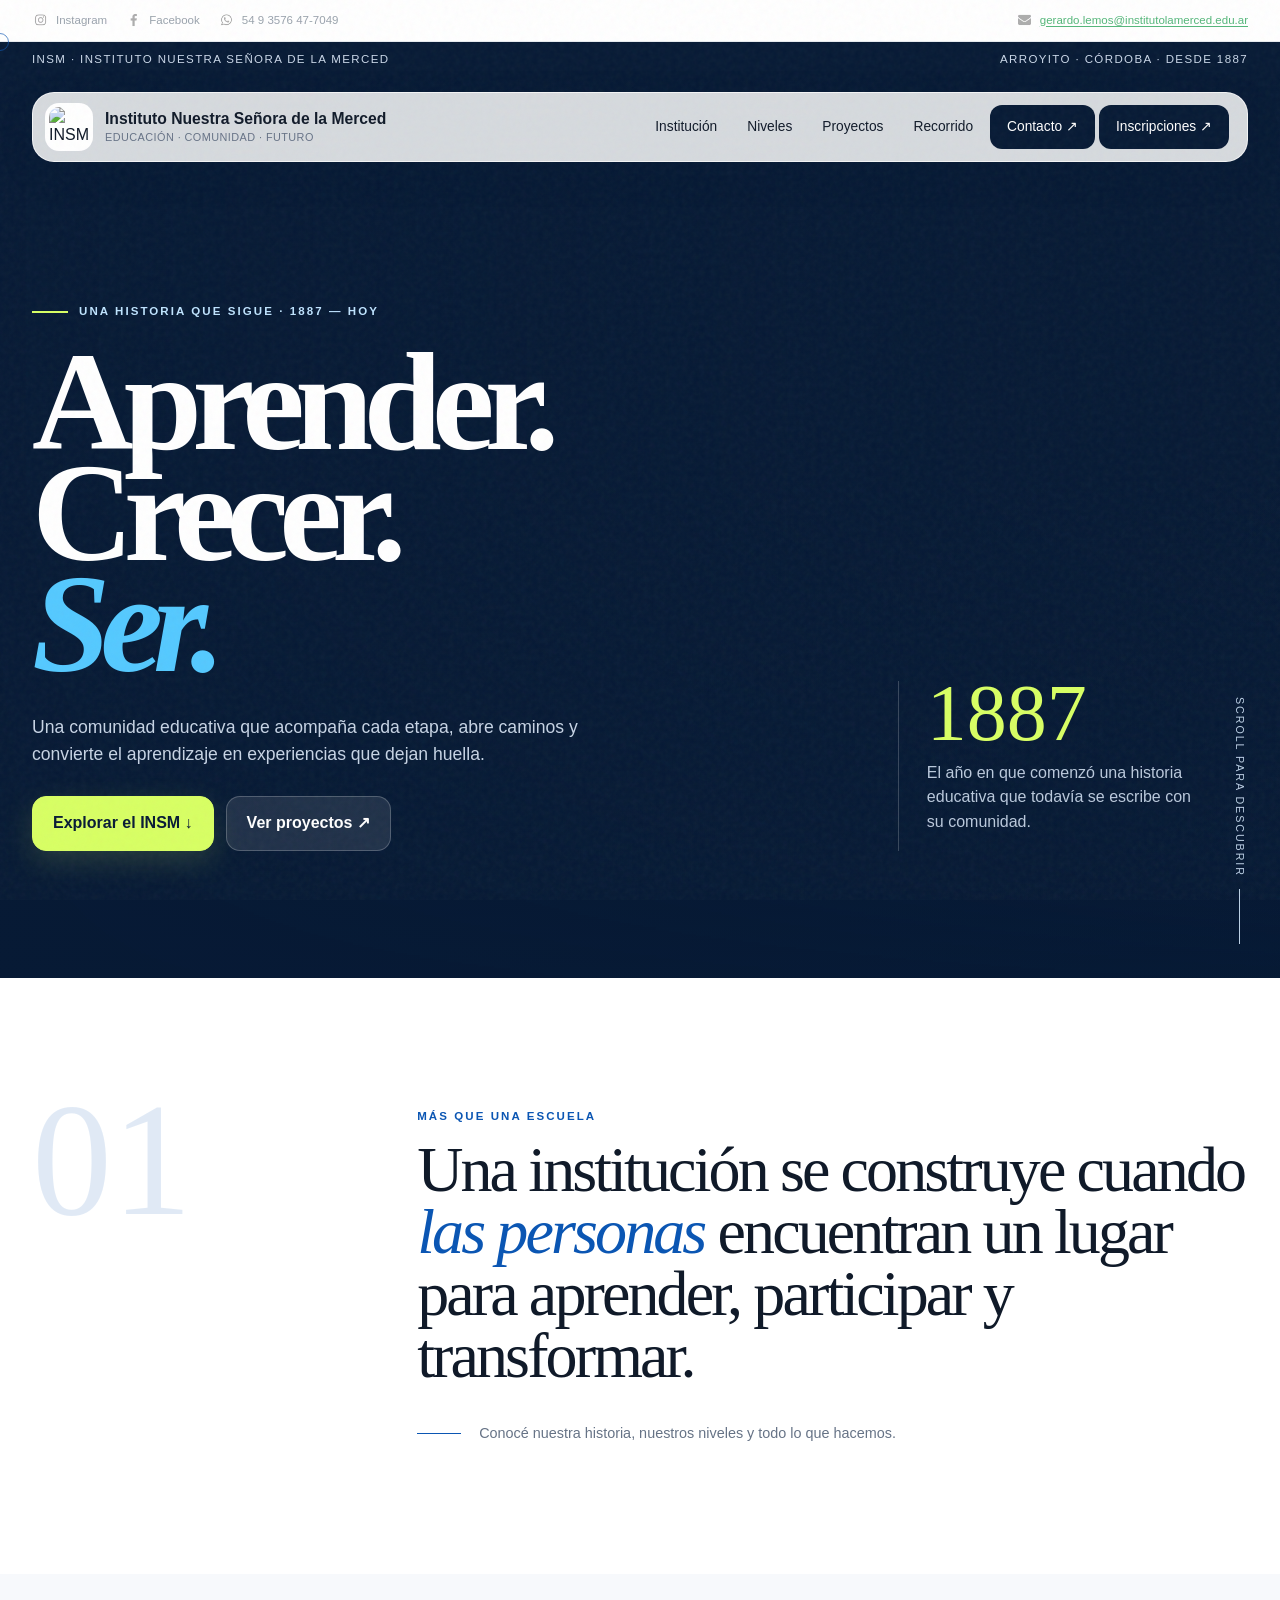
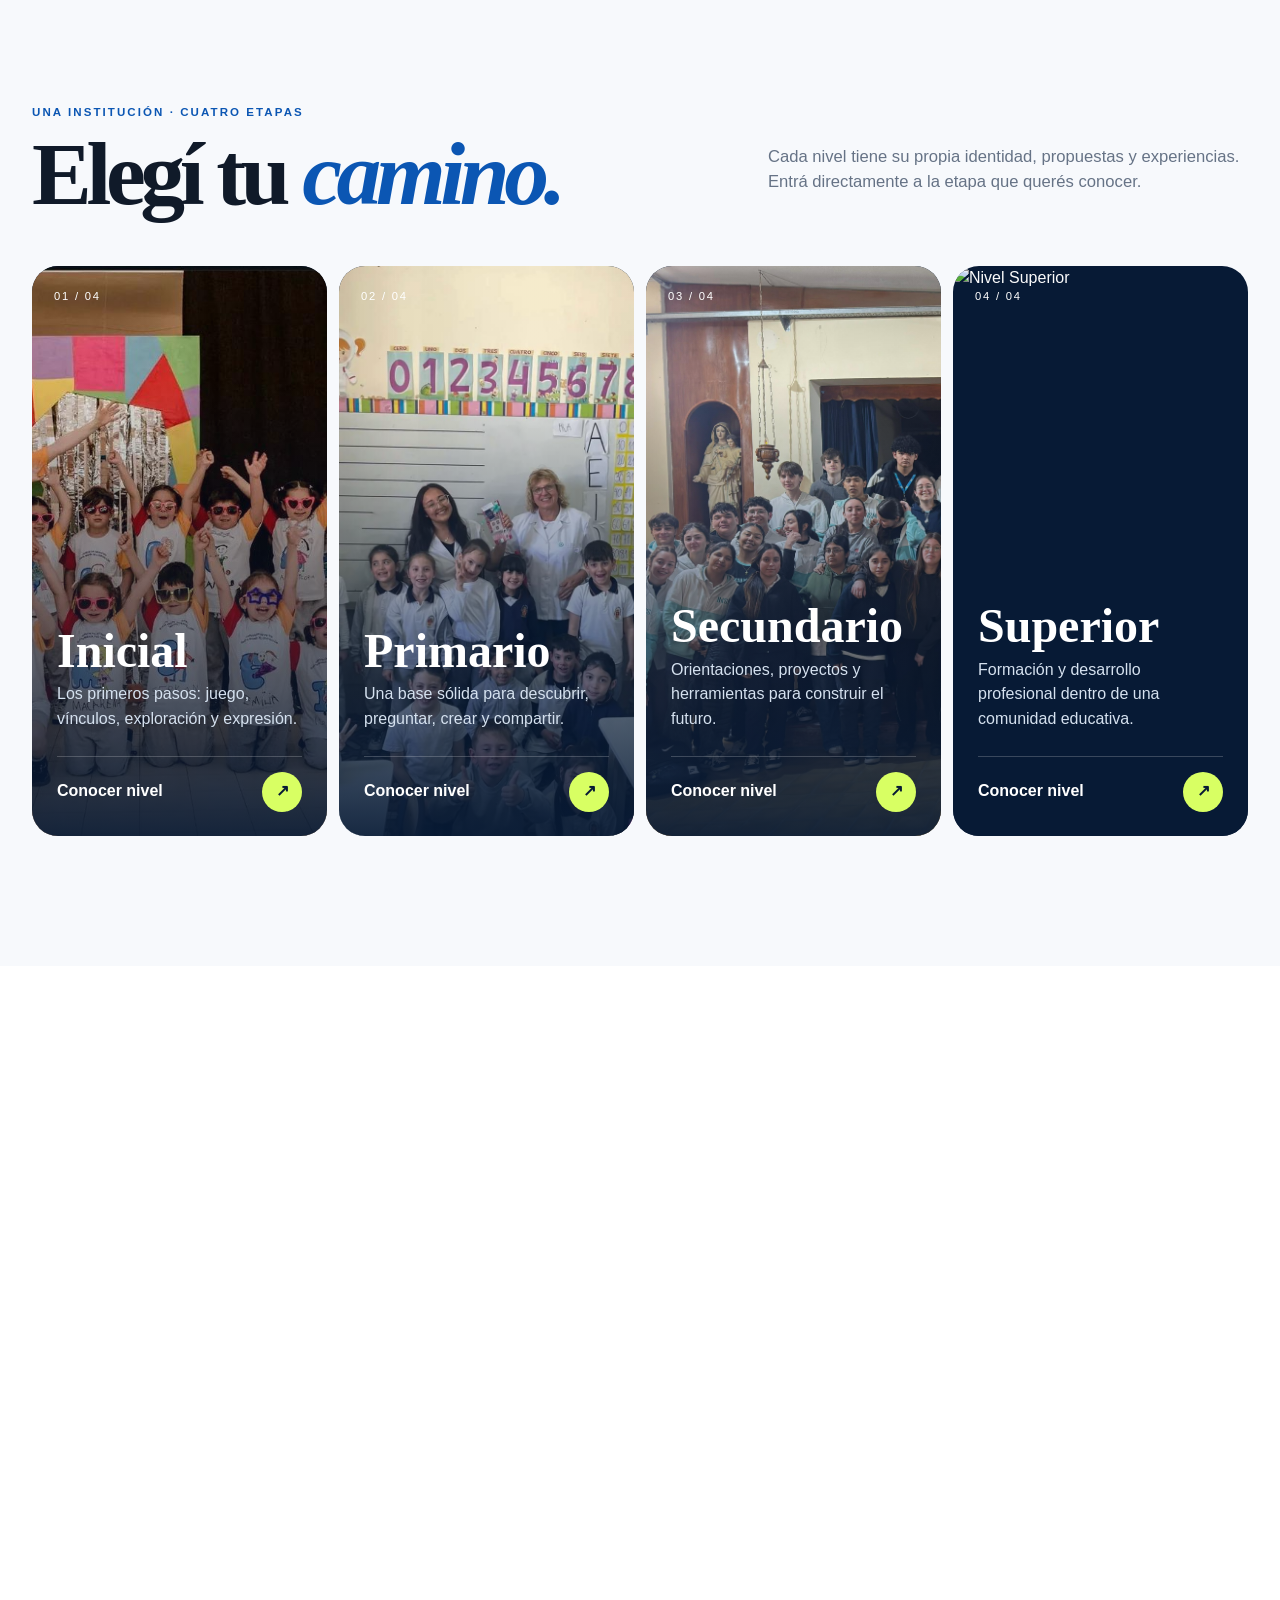
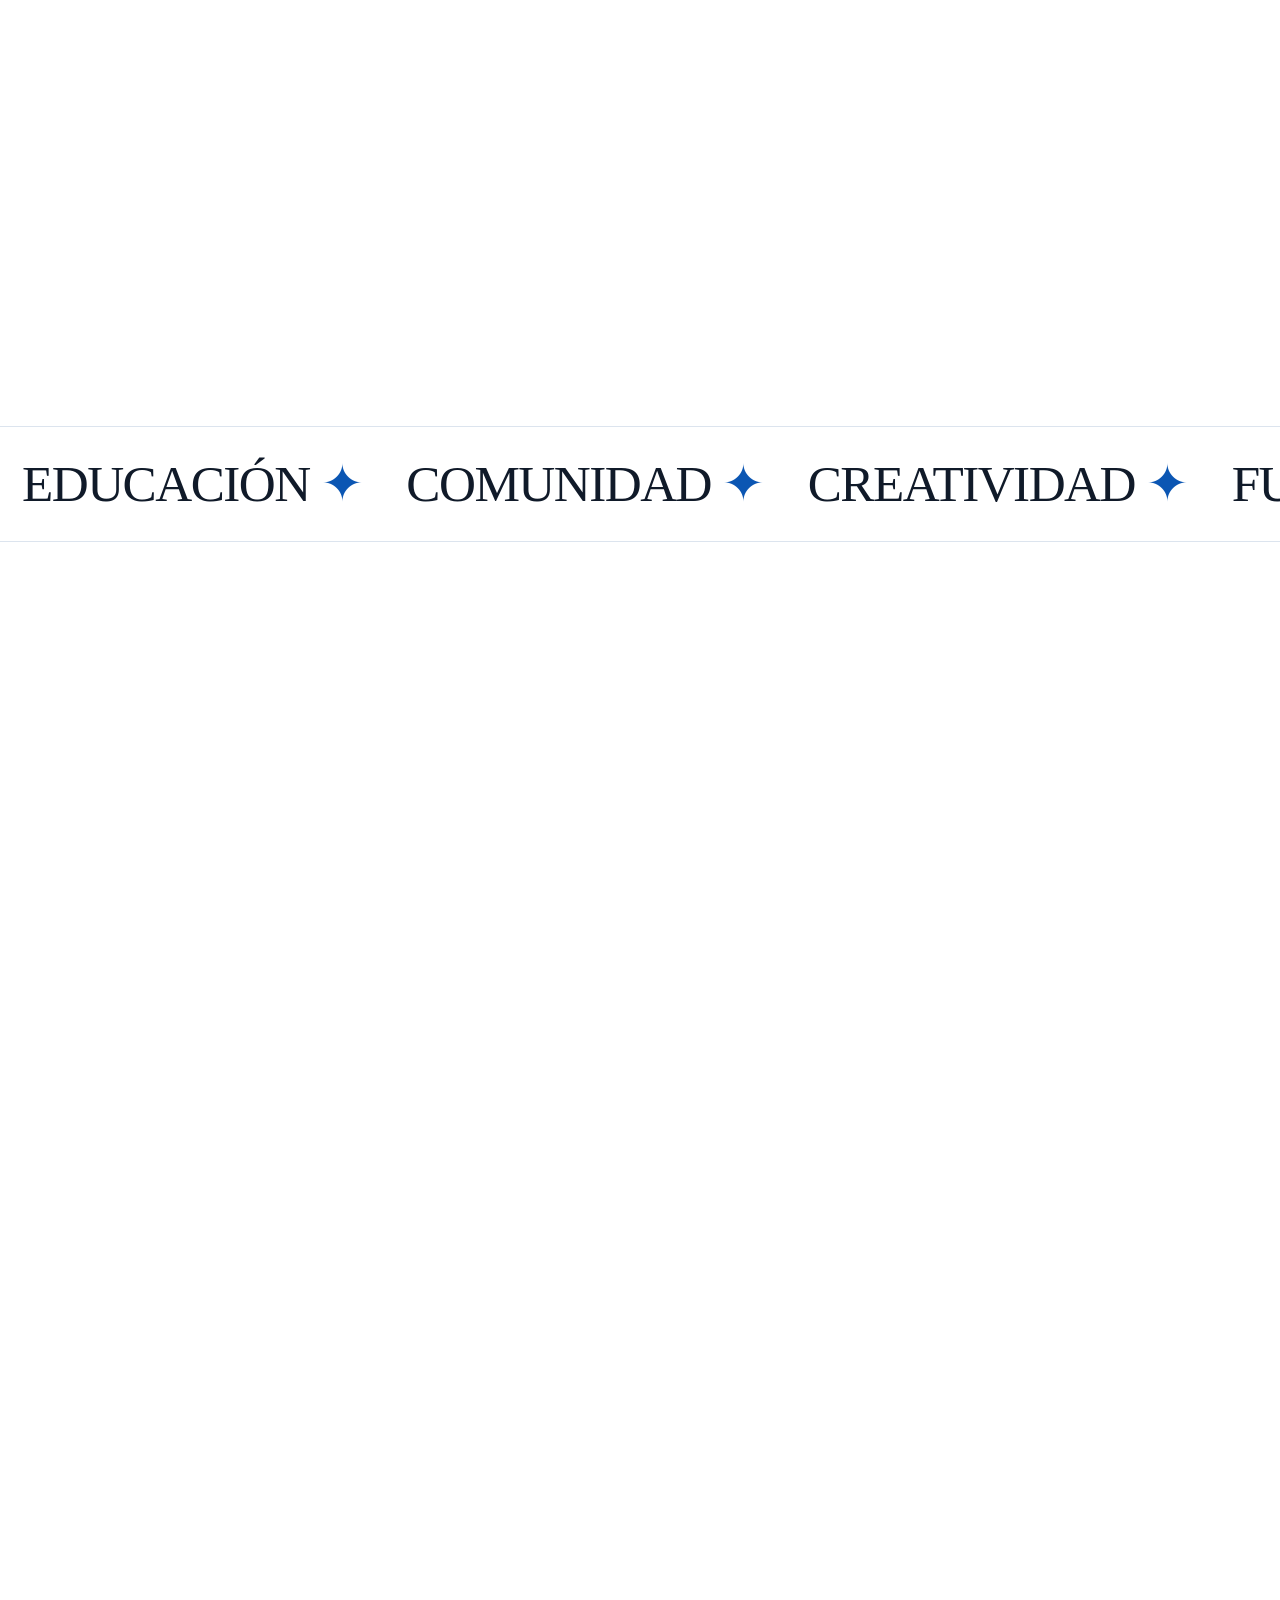
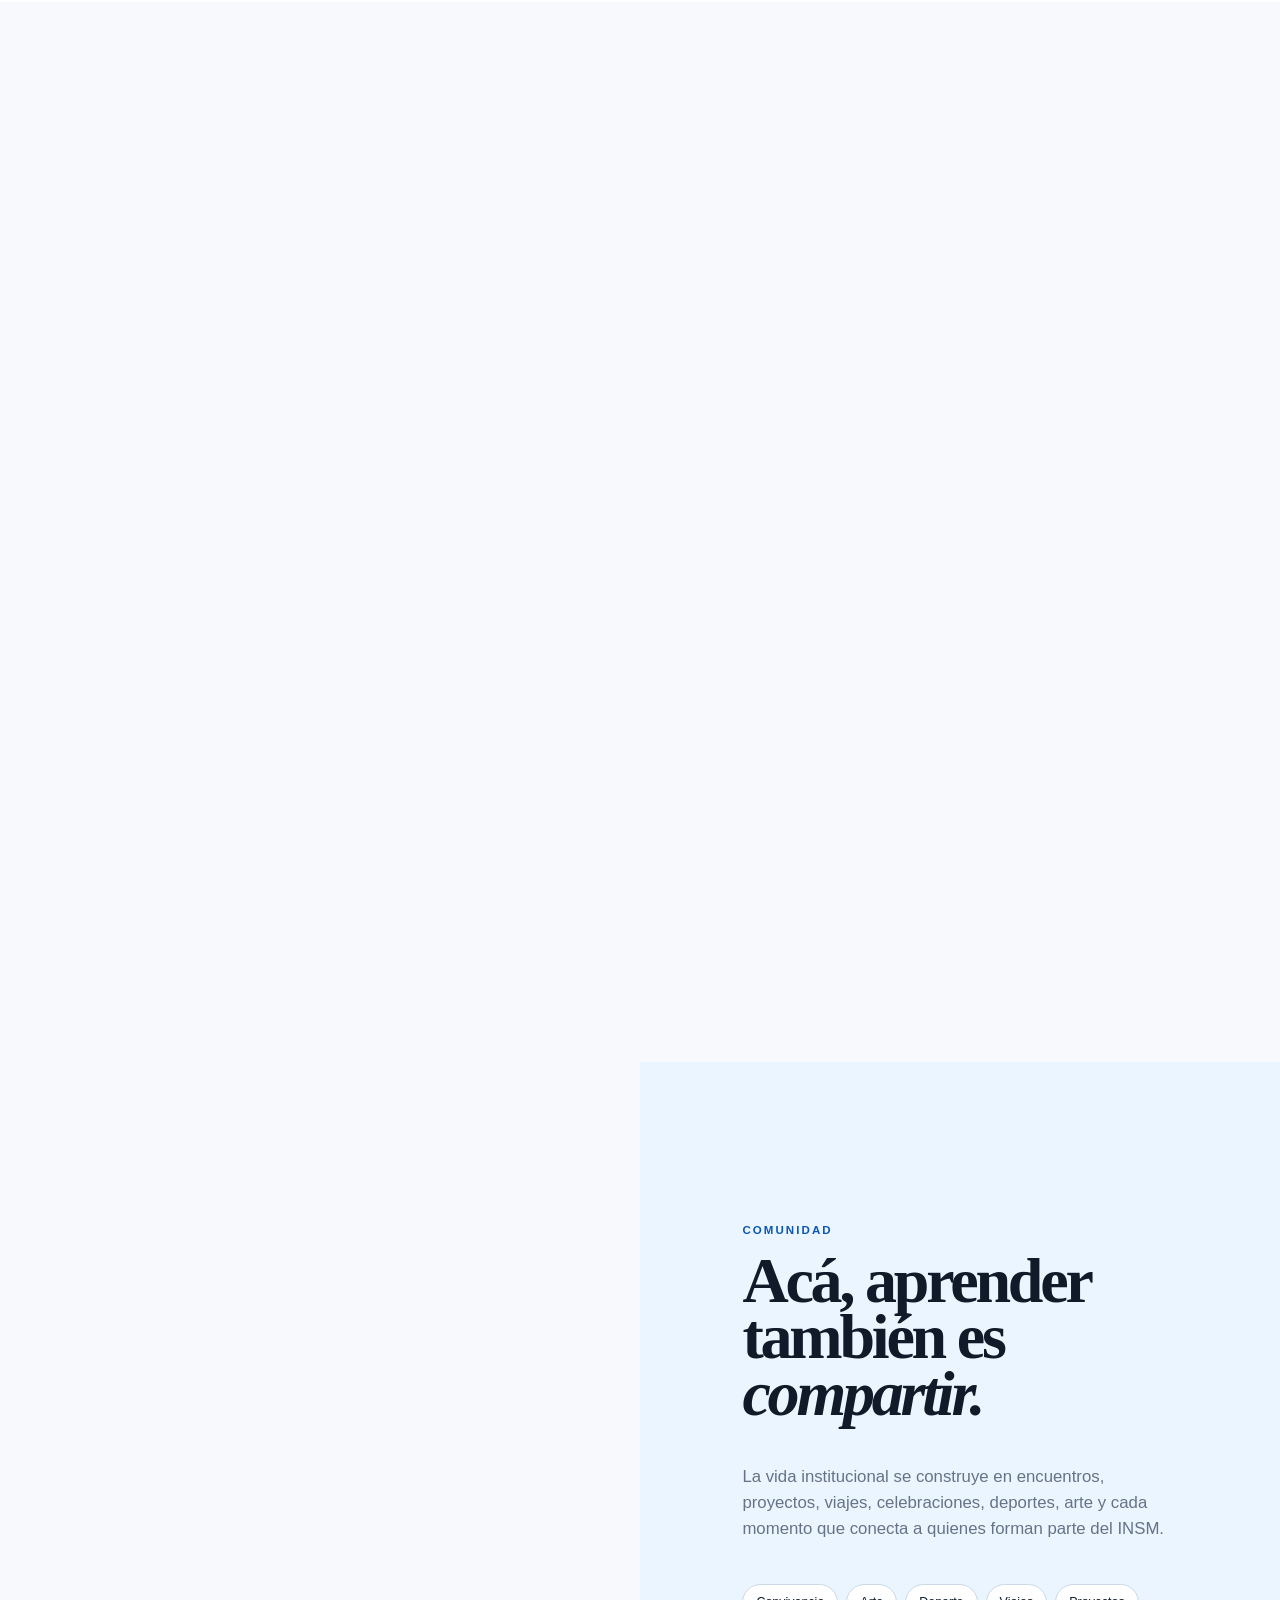
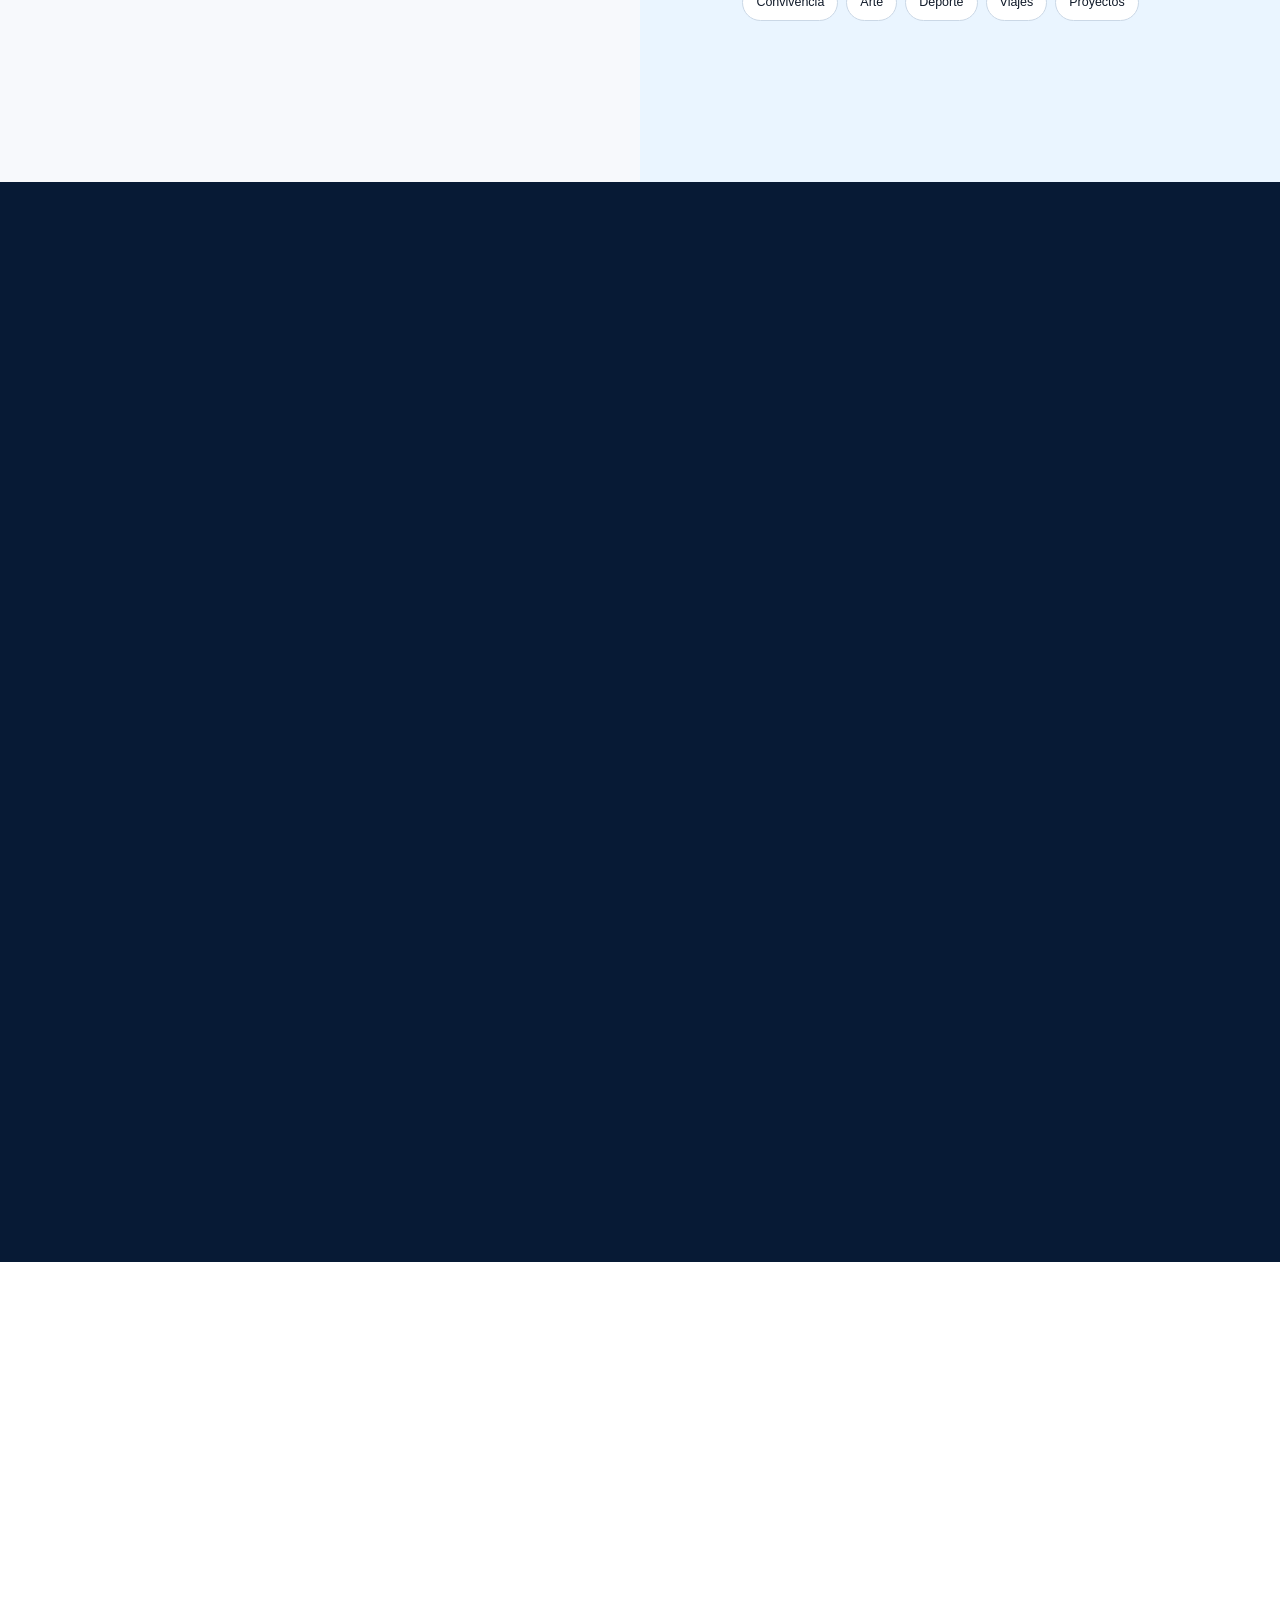
==== index.html @ ac6fc98c "pagina probar" ====
<!DOCTYPE html>
<html lang="es">

<head>
    <meta charset="utf-8">
    <meta name="viewport" content="width=device-width, initial-scale=1">

    <title>INSM · Instituto Nuestra Señora de la Merced</title>

    <meta
        name="description"
        content="Instituto Nuestra Señora de la Merced · Arroyito, Córdoba"
    >

    <link rel="icon" href="img/favicon.ico">
    <link rel="stylesheet" href="modern.css">
</head>

<body>

    <!-- =========================================
         BARRA SOCIAL Y CONTACTO
    ========================================== -->

    <div class="social-contact-bar">

        <div class="container social-contact-shell">

            <div class="social-group">

                <a
                    href="https://www.instagram.com/mercedariasarroyito/"
                    target="_blank"
                    rel="noopener"
                    aria-label="Instagram"
                >
                    <img
                        src="img/social/instagram.png"
                        alt="Instagram"
                    >
                    <span>Instagram</span>
                </a>

                <a
                    href="https://www.facebook.com/estilomercedarioarroyito"
                    target="_blank"
                    rel="noopener"
                    aria-label="Facebook"
                >
                    <img
                        src="img/social/facebook.png"
                        alt="Facebook"
                    >
                    <span>Facebook</span>
                </a>

                <a
                    href="https://wa.me/5493576477049"
                    target="_blank"
                    rel="noopener"
                    aria-label="WhatsApp"
                >
                    <img
                        src="img/social/whatsapp.png"
                        alt="WhatsApp"
                    >
                    <span>54 9 3576 47-7049</span>
                </a>

            </div>


            <div class="contact-group">

                <a
                    href="mailto:gerardo.lemos@institutolamerced.edu.ar"
                    aria-label="Correo electrónico"
                >
                    <img
                        src="img/social/gmail.png"
                        alt="Gmail"
                    >
                    <span>
                        gerardo.lemos@institutolamerced.edu.ar
                    </span>
                </a>

            </div>

        </div>

    </div>


    <div class="progress"></div>
    <div class="cursor"></div>


    <!-- =========================================
         LÍNEA SUPERIOR
    ========================================== -->

    <div class="topline">

        <div class="container">

            <span>
                INSM · Instituto Nuestra Señora de la Merced
            </span>

            <span>
                Arroyito · Córdoba · Desde 1887
            </span>

        </div>

    </div>


    <!-- =========================================
         NAVEGACIÓN
    ========================================== -->

    <header class="site-nav">

        <div class="container nav-shell">

            <a class="brand" href="index.html">

                <img
                    class="brand-mark"
                    src="img/logo.png"
                    alt="INSM"
                >

                <span class="brand-text">

                    Instituto Nuestra Señora de la Merced

                    <small>
                        EDUCACIÓN · COMUNIDAD · FUTURO
                    </small>

                </span>

            </a>


            <nav class="nav-links">

                <a href="NuestroColegio.html">
                    Institución
                </a>

                <a href="index.html#niveles">
                    Niveles
                </a>

                <a href="Proyectos.html">
                    Proyectos
                </a>

                <a href="index.html#recorrido">
                    Recorrido
                </a>

                <a
                    href="Contacto.html"
                    class="nav-cta"
                >
                    Contacto ↗
                </a>

                <a
                    href="Inscripciones.html"
                    class="nav-cta"
                >
                    Inscripciones ↗
                </a>

            </nav>


            <button
                class="menu-toggle"
                aria-label="Abrir menú"
            >
                ☰
            </button>

        </div>

    </header>


    <!-- =========================================
         MENÚ MOBILE
    ========================================== -->

    <div class="mobile-menu">

        <a href="NuestroColegio.html">
            Institución
        </a>

        <a href="index.html#niveles">
            Niveles
        </a>

        <a href="Proyectos.html">
            Proyectos
        </a>

        <a href="index.html#recorrido">
            Recorrido
        </a>

        <a href="Contacto.html">
            Contacto
        </a>

    </div>


    <main>


        <!-- =========================================
             HERO
        ========================================== -->

        <section class="hero">

            <div class="hero-bg">

                <img
                    src="img/entrada.png"
                    data-parallax
                    alt="Entrada del Instituto Nuestra Señora de la Merced"
                >

            </div>


            <div class="container hero-grid">

                <div class="reveal">

                    <div class="eyebrow">
                        Una historia que sigue · 1887 — hoy
                    </div>


                    <h1>

                        <span class="line">
                            Aprender.
                        </span>

                        <span class="line">
                            Crecer.
                        </span>

                        <span class="line blue">
                            Ser.
                        </span>

                    </h1>


                    <p class="hero-copy">
                        Una comunidad educativa que acompaña cada etapa,
                        abre caminos y convierte el aprendizaje en
                        experiencias que dejan huella.
                    </p>


                    <div class="hero-actions">

                        <a
                            class="btn btn-primary"
                            href="#niveles"
                        >
                            Explorar el INSM ↓
                        </a>

                        <a
                            class="btn btn-ghost"
                            href="Proyectos.html"
                        >
                            Ver proyectos ↗
                        </a>

                    </div>

                </div>


                <div class="hero-side reveal delay-2">

                    <div class="number">
                        1887
                    </div>

                    <p>
                        El año en que comenzó una historia educativa
                        que todavía se escribe con su comunidad.
                    </p>

                </div>

            </div>


            <div class="scroll-cue">
                Scroll para descubrir
            </div>

        </section>


        <!-- =========================================
             MANIFIESTO
        ========================================== -->

        <section class="section white">

            <div class="container manifesto">

                <div class="manifesto-mark">
                    01
                </div>


                <div class="reveal">

                    <div class="section-label">
                        Más que una escuela
                    </div>


                    <p class="manifesto-text">

                        Una institución se construye cuando
                        <span>las personas</span>
                        encuentran un lugar para aprender,
                        participar y transformar.

                    </p>


                    <div class="mini-note">
                        Conocé nuestra historia, nuestros niveles
                        y todo lo que hacemos.
                    </div>

                </div>

            </div>

        </section>


        <!-- =========================================
             NIVELES EDUCATIVOS
        ========================================== -->

        <section
            class="section"
            id="niveles"
        >

            <div class="container">

                <div class="section-head reveal">

                    <div>

                        <div class="section-label">
                            Una institución · cuatro etapas
                        </div>

                        <h2 class="display">
                            Elegí tu <em>camino.</em>
                        </h2>

                    </div>


                    <p class="section-intro">
                        Cada nivel tiene su propia identidad,
                        propuestas y experiencias. Entrá directamente
                        a la etapa que querés conocer.
                    </p>

                </div>


                <div class="levels">


                    <!-- NIVEL INICIAL -->

                    <a
                        class="level-card reveal"
                        data-tilt
                        href="NivelInicial.html"
                    >

                        <span class="num">
                            01 / 04
                        </span>

                        <img
                            src="img/sala2.jpg"
                            alt="Nivel Inicial"
                        >

                        <div class="level-card-content">

                            <h3>
                                Inicial
                            </h3>

                            <p>
                                Los primeros pasos: juego, vínculos,
                                exploración y expresión.
                            </p>

                            <div class="go">

                                <span>
                                    Conocer nivel
                                </span>

                                <span>
                                    ↗
                                </span>

                            </div>

                        </div>

                    </a>


                    <!-- NIVEL PRIMARIO -->

                    <a
                        class="level-card reveal delay-1"
                        data-tilt
                        href="NivelPrimario.html"
                    >

                        <span class="num">
                            02 / 04
                        </span>

                        <img
                            src="img/013_0433.jpg"
                            alt="Nivel Primario"
                        >

                        <div class="level-card-content">

                            <h3>
                                Primario
                            </h3>

                            <p>
                                Una base sólida para descubrir,
                                preguntar, crear y compartir.
                            </p>

                            <div class="go">

                                <span>
                                    Conocer nivel
                                </span>

                                <span>
                                    ↗
                                </span>

                            </div>

                        </div>

                    </a>


                    <!-- NIVEL SECUNDARIO -->

                    <a
                        class="level-card reveal delay-2"
                        data-tilt
                        href="NivelSecundario.html"
                    >

                        <span class="num">
                            03 / 04
                        </span>

                        <img
                            src="img/secundario1.jpg"
                            alt="Nivel Secundario"
                        >

                        <div class="level-card-content">

                            <h3>
                                Secundario
                            </h3>

                            <p>
                                Orientaciones, proyectos y herramientas
                                para construir el futuro.
                            </p>

                            <div class="go">

                                <span>
                                    Conocer nivel
                                </span>

                                <span>
                                    ↗
                                </span>

                            </div>

                        </div>

                    </a>


                    <!-- NIVEL SUPERIOR -->

                    <a
                        class="level-card reveal delay-3"
                        data-tilt
                        href="NivelTerciario.html"
                    >

                        <span class="num">
                            04 / 04
                        </span>

                        <img
                            src="img/DIA del profesor.jpg"
                            alt="Nivel Superior"
                        >

                        <div class="level-card-content">

                            <h3>
                                Superior
                            </h3>

                            <p>
                                Formación y desarrollo profesional
                                dentro de una comunidad educativa.
                            </p>

                            <div class="go">

                                <span>
                                    Conocer nivel
                                </span>

                                <span>
                                    ↗
                                </span>

                            </div>

                        </div>

                    </a>

                </div>

            </div>

        </section>


        <!-- =========================================
             INSCRIPCIONES
        ========================================== -->

        <section class="section white">

            <div class="container cta-grid">

                <div>

                    <div class="section-label">
                        Nuevo ingreso
                    </div>

                    <h2>
                        ¿Querés <em>inscribirte?</em>
                    </h2>

                </div>


                <div>

                    <p>
                        Completá una solicitud o consulta de ingreso
                        y elegí entre Inicial, Primario, Secundario
                        o Terciario.
                    </p>

                    <a
                        class="btn btn-dark"
                        href="Inscripciones.html"
                    >
                        Solicitar información ↗
                    </a>

                </div>

            </div>

        </section>


        <!-- =========================================
             MARQUEE
        ========================================== -->

        <div class="marquee">

            <div class="marquee-track">

                <span class="marquee-item">
                    EDUCACIÓN <i>✦</i>
                </span>

                <span class="marquee-item">
                    COMUNIDAD <i>✦</i>
                </span>

                <span class="marquee-item">
                    CREATIVIDAD <i>✦</i>
                </span>

                <span class="marquee-item">
                    FUTURO <i>✦</i>
                </span>

                <span class="marquee-item">
                    EDUCACIÓN <i>✦</i>
                </span>

                <span class="marquee-item">
                    COMUNIDAD <i>✦</i>
                </span>

                <span class="marquee-item">
                    CREATIVIDAD <i>✦</i>
                </span>

                <span class="marquee-item">
                    FUTURO <i>✦</i>
                </span>

            </div>

        </div>


        <!-- =========================================
             HISTORIA
        ========================================== -->

        <section class="section white">

            <div class="container story">


                <div class="story-media reveal">

                    <img
                        src="img/Historia.jpg"
                        alt="Historia del instituto"
                    >

                    <div class="story-sticker">
                        DESDE<br>
                        1887<br>
                        ✦
                    </div>

                </div>


                <div class="story-copy reveal delay-1">

                    <div class="section-label">
                        Nuestra historia
                    </div>


                    <h3>
                        Una trayectoria que
                        <em>no se queda quieta.</em>
                    </h3>


                    <p>
                        El Instituto Nuestra Señora de la Merced nace
                        el 1º de octubre de 1887, fruto de la vocación
                        del Padre José León Torres. Junto a diez
                        religiosas, inició una misión educativa basada
                        en la formación integral y en los valores
                        mercedarios.
                    </p>


                    <p>
                        Con el paso del tiempo, la institución creció
                        junto a Arroyito, incorporando nuevas propuestas,
                        espacios y generaciones que hicieron de la
                        comunidad parte esencial de su identidad.
                    </p>


                    <div class="stats">

                        <div class="stat">

                            <strong data-count="1887">
                                0
                            </strong>

                            <span>
                                Año de fundación
                            </span>

                        </div>


                        <div class="stat">

                            <strong>
                                4
                            </strong>

                            <span>
                                Niveles educativos
                            </span>

                        </div>


                        <div class="stat">

                            <strong>
                                ∞
                            </strong>

                            <span>
                                Historias compartidas
                            </span>

                        </div>

                    </div>


                    <div class="hero-actions">

                        <a
                            class="btn btn-dark"
                            href="NuestroColegio.html"
                        >
                            Recorrer nuestra historia ↗
                        </a>

                    </div>

                </div>

            </div>

        </section>


        <!-- =========================================
             PROYECTOS
        ========================================== -->

        <section class="section">

            <div class="container">

                <div class="section-head reveal">

                    <div>

                        <div class="section-label">
                            Aprender haciendo
                        </div>

                        <h2 class="display">
                            Ideas que se
                            <em>vuelven realidad.</em>
                        </h2>

                    </div>


                    <a
                        class="btn btn-dark"
                        href="Proyectos.html"
                    >
                        Ver todos los proyectos ↗
                    </a>

                </div>


                <div
                    class="projects"
                    id="projectStrip"
                >

                    <article class="project-card">

                        <img
                            src="img/Convivencia.jpg"
                            alt="Proyecto INSM"
                        >

                        <div class="project-body">

                            <div class="project-meta">

                                <span>
                                    INSM
                                </span>

                                <span>
                                    Proyecto
                                </span>

                            </div>


                            <h3>
                                Explorá lo que hacen nuestros
                                estudiantes.
                            </h3>


                            <p>
                                Producciones, experiencias y propuestas
                                que cruzan materias, creatividad y
                                comunidad.
                            </p>


                            <a
                                class="project-link"
                                href="Proyectos.html"
                            >
                                Descubrir
                            </a>

                        </div>

                    </article>

                </div>


                <div class="drag-note">
                    ← Arrastrá para explorar →
                </div>

            </div>

        </section>


        <!-- =========================================
             COMUNIDAD
        ========================================== -->

        <section class="split-image">

            <div
                class="photo"
                style="background-image:url('img/Convivencia.jpg')"
            ></div>


            <div class="content">

                <div class="section-label">
                    Comunidad
                </div>

                <h3>
                    Acá, aprender también es
                    <em>compartir.</em>
                </h3>

                <p>
                    La vida institucional se construye en encuentros,
                    proyectos, viajes, celebraciones, deportes, arte
                    y cada momento que conecta a quienes forman parte
                    del INSM.
                </p>


                <div class="pill-row">

                    <span class="pill">
                        Convivencia
                    </span>

                    <span class="pill">
                        Arte
                    </span>

                    <span class="pill">
                        Deporte
                    </span>

                    <span class="pill">
                        Viajes
                    </span>

                    <span class="pill">
                        Proyectos
                    </span>

                </div>

            </div>

        </section>


        <!-- =========================================
             FRASE
        ========================================== -->

        <section class="quote-section">

            <div class="container">

                <div class="quote reveal">

                    No queremos solamente enseñar contenidos.
                    Queremos abrir posibilidades para que cada
                    estudiante pueda
                    <em>imaginar lo que viene.</em>

                </div>


                <div class="quote-author">
                    Instituto Nuestra Señora de la Merced · Arroyito
                </div>

            </div>

        </section>


        <!-- =========================================
             RECORRIDO VIRTUAL
        ========================================== -->

        <section
            class="section tour"
            id="recorrido"
        >

            <div class="container">

                <div class="section-head reveal">

                    <div>

                        <div class="section-label">
                            Conocé nuestros espacios
                        </div>

                        <h2 class="display">
                            Entrá al <em>INSM.</em>
                        </h2>

                    </div>


                    <p class="section-intro">
                        Recorré virtualmente el establecimiento y
                        descubrí sus espacios desde cualquier
                        dispositivo.
                    </p>

                </div>


                <div class="tour-frame">

                    <iframe
                        title="Recorrido virtual INSM"
                        src="PrismaWeb/index.html"
                        loading="lazy"
                    ></iframe>

                </div>


                <div class="tour-controls">

                    <span>
                        RECORRIDO VIRTUAL
                    </span>

                    <span>
                        Movete · Explorá · Descubrí
                    </span>

                </div>

            </div>

        </section>


        <!-- =========================================
             CONTACTO
        ========================================== -->

        <section class="cta">

            <div class="container cta-grid">

                <div>

                    <div class="section-label">
                        ¿Querés conocer más?
                    </div>

                    <h2>
                        Hablemos.
                    </h2>

                </div>


                <div>

                    <p>
                        Encontrá la información de contacto,
                        ubicación y canales de comunicación de
                        nuestra comunidad educativa.
                    </p>

                    <a
                        class="btn"
                        href="Contacto.html"
                    >
                        Ir a contacto ↗
                    </a>

                </div>

            </div>

        </section>

    </main>


    <!-- =========================================
         FOOTER
    ========================================== -->

    <footer class="footer">

        <div class="container footer-grid">


            <div>

                <div class="footer-brand">
                    INSM
                </div>

                <p>
                    Instituto Nuestra Señora de la Merced.<br>
                    9 de Julio 465 · Arroyito, Córdoba.
                </p>

            </div>


            <div>

                <h3>
                    Niveles
                </h3>

                <a href="NivelInicial.html">
                    Inicial
                </a>

                <a href="NivelPrimario.html">
                    Primario
                </a>

                <a href="NivelSecundario.html">
                    Secundario
                </a>

                <a href="NivelTerciario.html">
                    Superior
                </a>

            </div>


            <div>

                <h3>
                    Explorar
                </h3>

                <a href="NuestroColegio.html">
                    Nuestra institución
                </a>

                <a href="Proyectos.html">
                    Proyectos
                </a>

                <a href="Contacto.html">
                    Contacto
                </a>

            </div>


            <div>

                <h3>
                    Comunidad
                </h3>

                <a
                    href="https://www.instagram.com/mercedariasarroyito/"
                    target="_blank"
                >
                    Instagram ↗
                </a>

                <a
                    href="https://www.youtube.com/@INSM.DIGITAL"
                    target="_blank"
                >
                    YouTube ↗
                </a>

                <a
                    href="https://www.tiktok.com/@insm.digital"
                    target="_blank"
                >
                    TikTok ↗
                </a>

            </div>

        </div>


        <div class="container footer-bottom">

            <span>
                © INSM · Instituto Nuestra Señora de la Merced
            </span>

            <span>
                Educación · Comunidad · Futuro
            </span>

        </div>

    </footer>


    <!-- =========================================
         JAVASCRIPT GENERAL
    ========================================== -->

    <script src="site.js"></script>


    <!-- =========================================
         CARGA DINÁMICA DE PROYECTOS
    ========================================== -->

    <script>

        fetch('templates/data/index-proyectos.json')

            .then(response => response.json())

            .then(data => {

                const arr = Array.isArray(data)
                    ? data
                    : (
                        data.projects ||
                        data.proyectos ||
                        []
                    );


                const el =
                    document.getElementById('projectStrip');


                el.innerHTML = arr
                    .slice(0, 6)
                    .map((p, i) => `

                        <a
                            class="project-card reveal visible"
                            data-tilt
                            href="templates/Proyecto.html?id=${p.id}"
                        >

                            <img
                                src="${p.image || 'img/Convivencia.jpg'}"
                                alt="${p.title || 'Proyecto'}"
                                loading="lazy"
                            >


                            <div class="project-body">

                                <div class="project-meta">

                                    <span>
                                        ${p.displayDate || ''}
                                    </span>

                                    <span>
                                        ${String(i + 1).padStart(2, '0')}
                                    </span>

                                </div>


                                <h3>
                                    ${p.title || 'Proyecto'}
                                </h3>


                                <p>
                                    ${p.summary || ''}
                                </p>


                                <span class="project-link">
                                    Ver proyecto
                                </span>

                            </div>

                        </a>

                    `)
                    .join('');

            })

            .catch(() => {});

    </script>

</body>

</html>
---- modern.css ----
@font-face{font-family:Proxima;src:url('fonts/ProximaNova-Regular.ttf') format('truetype');font-weight:400;font-style:normal;font-display:swap}
@font-face{font-family:Heuristica;src:url('fonts/Heuristica-Bold.ttf') format('truetype');font-weight:800;font-style:normal;font-display:swap}
@font-face{font-family:Heuristica;src:url('fonts/Heuristica-Italic.ttf') format('truetype');font-weight:400;font-style:italic;font-display:swap}
:root{--navy:#071a35;--blue:#0b56b3;--cyan:#54c9ff;--sky:#eaf5ff;--paper:#f7f9fc;--white:#fff;--ink:#101a29;--muted:#667386;--line:#dce4ee;--lime:#d8ff63;--coral:#ff765b;--radius:34px;--ease:cubic-bezier(.2,.8,.2,1);--shadow:0 28px 80px rgba(7,26,53,.14)}
*{box-sizing:border-box}html{scroll-behavior:smooth}body{margin:0;background:var(--paper);color:var(--ink);font-family:Proxima,Arial,sans-serif;line-height:1.55;overflow-x:hidden}body:before{content:"";position:fixed;inset:0;pointer-events:none;z-index:9999;opacity:.055;background-image:url("data:image/svg+xml,%3Csvg viewBox='0 0 180 180' xmlns='http://www.w3.org/2000/svg'%3E%3Cfilter id='n'%3E%3CfeTurbulence type='fractalNoise' baseFrequency='.9' numOctaves='3' stitchTiles='stitch'/%3E%3C/filter%3E%3Crect width='100%25' height='100%25' filter='url(%23n)' opacity='.8'/%3E%3C/svg%3E")}a{color:inherit;text-decoration:none}img{display:block;max-width:100%}button{font:inherit}.container{width:min(1280px,calc(100% - 64px));margin:auto}.topline{height:36px;background:var(--navy);color:#cbd8e9;font-size:.72rem;letter-spacing:.12em;text-transform:uppercase;display:flex;align-items:center}.topline .container{display:flex;justify-content:space-between}.site-nav{position:fixed;top:36px;left:0;right:0;z-index:1000;padding:14px 0;transition:.45s var(--ease)}.site-nav.scrolled{top:0;padding:9px 0}.nav-shell{height:70px;background:rgba(255,255,255,.84);backdrop-filter:blur(22px);border:1px solid rgba(255,255,255,.7);box-shadow:0 12px 40px rgba(7,26,53,.08);border-radius:22px;padding:0 18px 0 12px;display:flex;align-items:center;gap:28px}.brand{display:flex;align-items:center;gap:12px;min-width:270px}.brand-mark{width:48px;height:48px;border-radius:14px;object-fit:contain;background:#fff;padding:4px}.brand-text{font-weight:800;font-size:.98rem;line-height:1.05}.brand-text small{display:block;font-weight:400;color:var(--muted);font-size:.68rem;letter-spacing:.04em;margin-top:5px}.nav-links{display:flex;align-items:center;gap:4px;margin-left:auto}.nav-links>a{font-size:.86rem;padding:10px 13px;border-radius:12px;transition:.25s}.nav-links>a:hover{background:var(--sky);color:var(--blue)}.nav-cta{background:var(--navy)!important;color:white!important;padding:11px 17px!important}.menu-toggle{display:none;border:0;background:var(--navy);color:#fff;border-radius:13px;width:45px;height:45px}.mobile-menu{position:fixed;top:116px;left:20px;right:20px;z-index:999;background:#fff;border:1px solid var(--line);border-radius:22px;padding:16px;box-shadow:var(--shadow);display:none}.mobile-menu.open{display:grid;gap:7px}.mobile-menu a{padding:13px 15px;border-radius:13px;background:var(--paper)}
.progress{position:fixed;top:0;left:0;height:3px;background:var(--lime);z-index:2000;width:0;transform-origin:left}.cursor{position:fixed;width:18px;height:18px;border:1px solid rgba(11,86,179,.65);border-radius:50%;pointer-events:none;z-index:3000;transform:translate(-50%,-50%);transition:width .2s,height .2s,background .2s;display:none}.cursor.big{width:60px;height:60px;background:rgba(84,201,255,.12)}
.hero{min-height:100svh;background:var(--navy);color:white;position:relative;display:flex;align-items:flex-end;overflow:hidden;padding:170px 0 72px}.hero-bg{position:absolute;inset:0;overflow:hidden}.hero-bg img{position:absolute;inset:-4%;width:108%;height:108%;object-fit:cover;opacity:.43;filter:saturate(.9);transform:scale(1.02)}.hero-bg:after{content:"";position:absolute;inset:0;background:linear-gradient(90deg,rgba(7,26,53,.98) 0%,rgba(7,26,53,.72) 38%,rgba(7,26,53,.22) 100%),linear-gradient(0deg,rgba(7,26,53,.9),transparent 55%)}.hero-grid{position:relative;z-index:2;display:grid;grid-template-columns:minmax(0,1.25fr) minmax(280px,.55fr);gap:70px;align-items:end}.eyebrow{display:flex;align-items:center;gap:11px;text-transform:uppercase;letter-spacing:.18em;font-size:.72rem;font-weight:800;color:#bfe4ff}.eyebrow:before{content:"";width:36px;height:2px;background:var(--lime)}.hero h1{font-family:Heuristica,serif;font-size:clamp(5rem,11vw,11.5rem);font-weight:800;line-height:.79;letter-spacing:-.07em;margin:25px 0 34px;max-width:1000px}.hero h1 .line{display:block}.hero h1 .blue{color:var(--cyan);font-style:italic}.hero-copy{font-size:1.1rem;color:#c7d4e5;max-width:600px}.hero-actions{display:flex;gap:12px;flex-wrap:wrap;margin-top:28px}.btn{display:inline-flex;align-items:center;justify-content:center;gap:10px;border-radius:14px;padding:14px 20px;border:1px solid var(--line);font-weight:800;transition:transform .25s var(--ease),background .25s,color .25s,box-shadow .25s}.btn:hover{transform:translateY(-3px)}.btn-primary{background:var(--lime);border-color:var(--lime);color:var(--navy);box-shadow:0 10px 30px rgba(216,255,99,.15)}.btn-dark{background:var(--navy);color:#fff;border-color:var(--navy)}.btn-ghost{background:rgba(255,255,255,.1);border-color:rgba(255,255,255,.22);color:#fff}.hero-side{border-left:1px solid rgba(255,255,255,.2);padding-left:28px}.hero-side .number{font-family:Heuristica;font-size:5rem;line-height:.8;color:var(--lime)}.hero-side p{color:#bac9dc;max-width:280px}.scroll-cue{position:absolute;right:32px;bottom:34px;z-index:3;writing-mode:vertical-rl;text-transform:uppercase;letter-spacing:.18em;font-size:.67rem;color:#bcd0e5;display:flex;gap:12px;align-items:center}.scroll-cue:after{content:"";height:55px;width:1px;background:#bcd0e5}
.section{padding:130px 0}.section.white{background:#fff}.section.dark{background:var(--navy);color:#fff}.section.blue{background:var(--blue);color:#fff}.section-head{display:flex;justify-content:space-between;gap:50px;align-items:end;margin-bottom:54px}.section-label{font-size:.72rem;text-transform:uppercase;letter-spacing:.18em;font-weight:800;color:var(--blue);margin-bottom:13px}.dark .section-label,.blue .section-label{color:var(--lime)}h2.display{font-family:Heuristica;font-size:clamp(3.5rem,7vw,7.5rem);line-height:.86;letter-spacing:-.06em;margin:0}h2.display em{color:var(--blue);font-style:italic}.dark h2.display em,.blue h2.display em{color:var(--cyan)}.section-intro{max-width:480px;color:var(--muted);font-size:1.04rem}.dark .section-intro,.blue .section-intro{color:#c8d7e8}
.manifesto{display:grid;grid-template-columns:.55fr 1.45fr;gap:70px;align-items:start}.manifesto-mark{font-family:Heuristica;font-size:10rem;line-height:.65;color:var(--blue);opacity:.12}.manifesto-text{font-family:Heuristica;font-size:clamp(2.6rem,5vw,5.5rem);line-height:.97;letter-spacing:-.045em;margin:0}.manifesto-text span{color:var(--blue);font-style:italic}.mini-note{margin-top:35px;display:flex;gap:18px;align-items:center;color:var(--muted);font-size:.9rem}.mini-note:before{content:"";width:44px;height:1px;background:var(--blue)}
.levels{display:grid;grid-template-columns:repeat(4,1fr);gap:12px}.level-card{min-height:570px;position:relative;overflow:hidden;border-radius:26px;color:#fff;background:var(--navy);isolation:isolate}.level-card:nth-child(2){transform:translateY(45px)}.level-card:nth-child(4){transform:translateY(85px)}.level-card:before{content:"";position:absolute;inset:0;background:linear-gradient(180deg,rgba(7,26,53,.02) 20%,rgba(7,26,53,.93) 100%);z-index:1}.level-card img{position:absolute;inset:0;width:100%;height:100%;object-fit:cover;transition:transform .9s var(--ease),filter .5s}.level-card:hover img{transform:scale(1.08);filter:saturate(1.1)}.level-card .num{position:absolute;top:22px;left:22px;z-index:2;font-size:.7rem;letter-spacing:.16em}.level-card-content{position:absolute;left:25px;right:25px;bottom:24px;z-index:2}.level-card h3{font-family:Heuristica;font-size:3rem;line-height:.9;margin:0 0 10px}.level-card p{color:#d5e1ef;min-height:49px;margin:0}.level-card .go{display:flex;align-items:center;justify-content:space-between;margin-top:24px;padding-top:15px;border-top:1px solid rgba(255,255,255,.2);font-weight:800}.go span:last-child{width:40px;height:40px;border-radius:50%;background:var(--lime);color:var(--navy);display:grid;place-items:center;transition:.3s}.level-card:hover .go span:last-child{transform:rotate(-45deg)}
.story{display:grid;grid-template-columns:.85fr 1.15fr;gap:80px;align-items:center}.story-media{position:relative}.story-media img{width:100%;height:650px;object-fit:cover;border-radius:30px}.story-sticker{position:absolute;right:-25px;top:55px;width:135px;height:135px;border-radius:50%;background:var(--lime);color:var(--navy);display:grid;place-items:center;text-align:center;font-weight:800;font-size:.78rem;line-height:1.1;transform:rotate(10deg)}.story-copy h3{font-family:Heuristica;font-size:clamp(2.5rem,5vw,5rem);line-height:.9;margin:0 0 25px;letter-spacing:-.05em}.story-copy p{font-size:1.08rem;color:var(--muted);max-width:620px}.stats{display:grid;grid-template-columns:repeat(3,1fr);gap:10px;margin-top:38px}.stat{padding:20px;border-top:2px solid var(--blue)}.stat strong{font-family:Heuristica;font-size:2.5rem;display:block}.stat span{color:var(--muted);font-size:.82rem}
.marquee{overflow:hidden;border-top:1px solid var(--line);border-bottom:1px solid var(--line);white-space:nowrap;background:#fff}.marquee-track{display:inline-flex;animation:marquee 28s linear infinite;padding:17px 0}.marquee-item{font-family:Heuristica;font-size:clamp(2rem,4vw,4rem);letter-spacing:-.03em;padding:0 22px}.marquee-item i{color:var(--blue);font-style:normal}@keyframes marquee{to{transform:translateX(-50%)}}
.projects-wrap{position:relative}.projects{display:flex;gap:18px;overflow-x:auto;padding:10px 0 45px;scroll-snap-type:x mandatory;scrollbar-width:none;cursor:grab}.projects:active{cursor:grabbing}.projects::-webkit-scrollbar{display:none}.project-card{flex:0 0 min(470px,72vw);scroll-snap-align:start;border-radius:27px;background:#fff;overflow:hidden;box-shadow:0 15px 50px rgba(7,26,53,.1);border:1px solid var(--line);transition:transform .35s var(--ease)}.project-card:hover{transform:translateY(-8px)}.project-card img{height:310px;width:100%;object-fit:cover}.project-body{padding:24px}.project-meta{display:flex;justify-content:space-between;color:var(--blue);font-size:.7rem;text-transform:uppercase;letter-spacing:.13em;font-weight:800}.project-card h3{font-family:Heuristica;font-size:2.35rem;line-height:.94;margin:13px 0}.project-card p{color:var(--muted);margin:0}.project-link{display:inline-flex;margin-top:21px;font-weight:800;color:var(--blue);align-items:center;gap:10px}.project-link:after{content:"↗";font-size:1.2rem}.drag-note{text-align:right;color:var(--muted);font-size:.75rem;text-transform:uppercase;letter-spacing:.14em}
.split-image{display:grid;grid-template-columns:1fr 1fr;min-height:720px}.split-image .photo{background-size:cover;background-position:center;min-height:500px}.split-image .content{padding:100px clamp(35px,8vw,120px);display:flex;flex-direction:column;justify-content:center;background:var(--sky)}.split-image h3{font-family:Heuristica;font-size:clamp(3rem,5vw,6rem);line-height:.88;letter-spacing:-.05em;margin:0 0 25px}.split-image p{max-width:530px;color:var(--muted);font-size:1.05rem}.pill-row{display:flex;gap:8px;flex-wrap:wrap;margin-top:25px}.pill{border:1px solid #cbd8e6;border-radius:999px;padding:8px 13px;font-size:.78rem;background:#fff}
.quote-section{padding:140px 0;background:var(--navy);color:#fff;position:relative;overflow:hidden}.quote-section:before{content:"“";position:absolute;font-family:Heuristica;font-size:45rem;line-height:.6;right:-30px;top:45px;color:rgba(84,201,255,.08)}.quote{position:relative;z-index:1;font-family:Heuristica;font-size:clamp(3rem,6vw,7rem);line-height:.9;letter-spacing:-.05em;max-width:1080px}.quote em{color:var(--lime);font-style:italic}.quote-author{margin-top:35px;color:#b7c7da;font-size:.82rem;letter-spacing:.12em;text-transform:uppercase}
.tour{background:#fff}.tour-frame{background:var(--navy);padding:10px;border-radius:34px;box-shadow:var(--shadow)}.tour-frame iframe{width:100%;height:620px;border:0;border-radius:25px;display:block;background:#10243e}.tour-controls{display:flex;justify-content:space-between;align-items:center;margin-top:18px;color:var(--muted);font-size:.8rem}
.cta{background:var(--lime);color:var(--navy);padding:105px 0}.cta-grid{display:flex;justify-content:space-between;gap:50px;align-items:end}.cta h2{font-family:Heuristica;font-size:clamp(4rem,8vw,9rem);line-height:.78;letter-spacing:-.06em;margin:0}.cta p{max-width:380px;font-size:1rem}.cta .btn{background:var(--navy);border-color:var(--navy);color:#fff}
.footer{background:#041126;color:#aebed2;padding:75px 0 25px}.footer-grid{display:grid;grid-template-columns:1.4fr 1fr 1fr 1fr;gap:40px}.footer h3{color:#fff;font-family:Heuristica;font-size:1.45rem;margin:0 0 15px}.footer a{display:block;margin:8px 0;transition:.2s}.footer a:hover{color:var(--lime);transform:translateX(4px)}.footer-brand{font-family:Heuristica;color:#fff;font-size:3.5rem;line-height:.8}.footer-bottom{border-top:1px solid rgba(255,255,255,.1);margin-top:55px;padding-top:18px;display:flex;justify-content:space-between;font-size:.72rem;letter-spacing:.08em;text-transform:uppercase}
/* interior pages */
.page-hero{min-height:78svh;background:var(--navy);color:#fff;position:relative;display:flex;align-items:end;overflow:hidden;padding:170px 0 75px}.page-hero-bg{position:absolute;inset:0}.page-hero-bg img{width:100%;height:100%;object-fit:cover;opacity:.45}.page-hero-bg:after{content:"";position:absolute;inset:0;background:linear-gradient(90deg,rgba(7,26,53,.97),rgba(7,26,53,.45),rgba(7,26,53,.2)),linear-gradient(0deg,rgba(7,26,53,.85),transparent 60%)}.page-hero-content{position:relative;z-index:2;max-width:950px}.page-hero h1{font-family:Heuristica;font-size:clamp(5rem,11vw,11rem);line-height:.78;letter-spacing:-.07em;margin:22px 0}.page-hero h1 em{color:var(--cyan);font-style:italic}.page-hero p{max-width:650px;color:#c8d6e6;font-size:1.1rem}.section-nav{position:relative;z-index:5;background:#fff;border-bottom:1px solid var(--line);position:sticky;top:0}.section-nav .container{display:flex;gap:4px;overflow:auto}.section-nav a{white-space:nowrap;padding:15px 17px;font-size:.78rem;font-weight:800;color:var(--muted)}.section-nav a:hover{color:var(--blue)}.feature-cards{display:grid;grid-template-columns:repeat(3,1fr);gap:12px}.feature-card{background:#fff;border:1px solid var(--line);border-radius:27px;padding:32px;min-height:270px;transition:.4s var(--ease)}.feature-card:hover{transform:translateY(-7px);box-shadow:var(--shadow)}.feature-card .big-num{font-family:Heuristica;font-size:3.2rem;color:var(--blue);line-height:.8}.feature-card h3{font-family:Heuristica;font-size:2rem;line-height:.9;margin:28px 0 12px}.feature-card p,.feature-card li{color:var(--muted)}.feature-card ul{padding-left:19px}.content-grid{display:grid;grid-template-columns:.75fr 1.25fr;gap:80px}.content-sticky{position:sticky;top:105px;align-self:start}.content-sticky h2{font-family:Heuristica;font-size:clamp(3rem,5vw,5.5rem);line-height:.87;letter-spacing:-.05em;margin:0}.content-body{font-size:1.05rem;color:var(--muted)}.content-body p{margin-top:0;margin-bottom:25px}.content-body h3{font-family:Heuristica;color:var(--ink);font-size:2rem;margin:35px 0 10px}.info-block{border-top:1px solid var(--line);padding:22px 0;display:grid;grid-template-columns:.7fr 1.3fr;gap:20px}.info-block strong{color:var(--ink)}.info-block span{color:var(--muted)}.timeline{position:relative;margin-top:40px}.timeline:before{content:"";position:absolute;left:22px;top:0;bottom:0;width:2px;background:#cbd8e7}.timeline-item{position:relative;padding:0 0 55px 75px}.timeline-item:before{content:"";position:absolute;left:13px;top:4px;width:20px;height:20px;border-radius:50%;background:var(--lime);border:5px solid var(--navy)}.timeline-item .year{font-family:Heuristica;font-size:3rem;color:var(--blue);line-height:.8}.timeline-item h3{font-family:Heuristica;font-size:1.8rem;margin:13px 0 5px}.timeline-item p{color:var(--muted);margin:0}.doc-grid{display:grid;grid-template-columns:repeat(2,1fr);gap:12px}.doc{padding:22px;border:1px solid var(--line);border-radius:18px;background:#fff;display:flex;justify-content:space-between;align-items:center;font-weight:800}.doc span{color:var(--blue);font-size:1.3rem}.contact-cards{display:grid;grid-template-columns:repeat(2,1fr);gap:14px}.contact-card{padding:27px;background:#fff;border:1px solid var(--line);border-radius:24px}.contact-card h3{font-family:Heuristica;font-size:2rem;margin:0 0 8px}.contact-card p{color:var(--muted);margin:0}.project-page{padding:140px 0 100px}.project-detail{display:grid;grid-template-columns:1fr .7fr;gap:60px}.project-detail h1{font-family:Heuristica;font-size:clamp(4rem,8vw,8rem);line-height:.8;letter-spacing:-.06em;margin:0 0 25px}.project-detail .hero-img{height:620px;width:100%;object-fit:cover;border-radius:30px}.project-meta-list{border-top:1px solid var(--line);margin-top:35px}.project-meta-list div{display:flex;justify-content:space-between;border-bottom:1px solid var(--line);padding:15px 0;font-size:.88rem}.project-detail-text{color:var(--muted);font-size:1.05rem}.reveal{opacity:0;transform:translateY(35px);transition:opacity .8s var(--ease),transform .8s var(--ease)}.reveal.visible{opacity:1;transform:none}.delay-1{transition-delay:.08s}.delay-2{transition-delay:.16s}.delay-3{transition-delay:.24s}
@media(max-width:1050px){.container{width:min(100% - 40px,1280px)}.nav-links{display:none}.menu-toggle{display:block;margin-left:auto}.brand{min-width:0}.hero-grid,.story,.content-grid,.project-detail{grid-template-columns:1fr}.hero{padding-top:145px}.hero-side{border-left:0;border-top:1px solid rgba(255,255,255,.2);padding:25px 0 0}.levels{grid-template-columns:repeat(2,1fr)}.level-card:nth-child(2),.level-card:nth-child(4){transform:none}.story-media img{height:500px}.split-image{grid-template-columns:1fr}.split-image .content{min-height:520px}.feature-cards{grid-template-columns:1fr 1fr}.footer-grid{grid-template-columns:1.5fr 1fr 1fr}.footer-grid>div:last-child{grid-column:2}.content-sticky{position:static}.project-detail .hero-img{height:500px}}
@media(max-width:650px){.container{width:calc(100% - 28px)}.topline{display:none}.site-nav{top:0;padding:10px}.site-nav.scrolled{padding:7px 0}.nav-shell{height:62px;border-radius:18px}.brand-mark{width:42px;height:42px}.brand-text{font-size:.85rem}.brand-text small{font-size:.6rem}.mobile-menu{top:82px}.hero{min-height:760px;padding:125px 0 55px}.hero h1{font-size:clamp(4.2rem,19vw,7rem);margin:22px 0}.hero-copy{font-size:1rem}.hero-side .number{font-size:4rem}.scroll-cue{display:none}.section{padding:80px 0}.section-head{display:block;margin-bottom:36px}.section-head .btn{margin-top:22px}.manifesto{grid-template-columns:1fr;gap:10px}.manifesto-mark{display:none}.manifesto-text{font-size:2.8rem}.levels{grid-template-columns:1fr}.level-card{min-height:460px}.story{gap:40px}.story-media img{height:390px}.story-sticker{width:105px;height:105px;right:-8px;top:20px;font-size:.68rem}.stats{grid-template-columns:1fr 1fr}.stat:last-child{grid-column:span 2}.project-card{flex-basis:86vw}.project-card img{height:245px}.split-image .content{padding:70px 24px}.quote-section{padding:90px 0}.quote{font-size:3rem}.tour-frame iframe{height:420px}.cta{padding:80px 0}.cta-grid{display:block}.cta h2{font-size:5rem;margin-bottom:35px}.footer-grid{grid-template-columns:1fr 1fr}.footer-grid>div:first-child{grid-column:span 2}.footer-grid>div:last-child{grid-column:auto}.footer-brand{font-size:3rem}.footer-bottom{display:block}.footer-bottom span{display:block;margin:6px 0}.page-hero{min-height:700px;padding:130px 0 55px}.page-hero h1{font-size:clamp(4.4rem,18vw,7rem)}.feature-cards,.contact-cards,.doc-grid{grid-template-columns:1fr}.info-block{grid-template-columns:1fr;gap:7px}.timeline-item{padding-left:55px}.timeline:before{left:16px}.timeline-item:before{left:7px}.project-page{padding:110px 0 70px}.project-detail .hero-img{height:360px}.project-detail h1{font-size:4.4rem}}
@media(prefers-reduced-motion:reduce){*,*:before,*:after{scroll-behavior:auto!important;animation:none!important;transition:none!important}}

/* Barra superior de redes y contacto — agregado sin alterar los estilos existentes */
.social-contact-bar{height:42px;background:#fff;border-bottom:1px solid #e7ebef;position:relative;z-index:1002;color:#9aa3ad;font-size:.72rem;}
.social-contact-shell{height:100%;display:flex;align-items:center;justify-content:space-between;gap:28px;overflow:hidden;}
.social-group,.contact-group{display:flex;align-items:center;gap:18px;white-space:nowrap;}
.social-group a,.contact-group a{display:inline-flex;align-items:center;gap:7px;color:#9aa3ad;transition:.2s;}
.social-group a:hover,.contact-group a:hover{color:#54b77a;}
.social-group img,.contact-group img{width:17px;height:17px;object-fit:contain;opacity:.78;}
.contact-group a{color:#54b77a;text-decoration:underline;text-underline-offset:2px;}
.site-nav{top:78px;}
@media(max-width:650px){
  .social-contact-bar{height:46px;font-size:.66rem;}
  .social-contact-shell{width:100%;padding:0 14px;justify-content:flex-start;overflow-x:auto;gap:20px;}
  .social-group,.contact-group{gap:13px;}
  .social-group a,.contact-group a{gap:5px;}
  .social-group img,.contact-group img{width:16px;height:16px;}
  .site-nav{top:46px;}
  .site-nav.scrolled{top:0;}
}


/* ===== Inscripciones ===== */
.enrollment-section{background:var(--paper)}
.enrollment-layout{display:grid;grid-template-columns:.72fr 1.28fr;gap:55px;align-items:start}
.enrollment-intro{position:sticky;top:115px}
.enrollment-intro h3{font-family:Heuristica;font-size:clamp(2.8rem,5vw,5rem);line-height:.9;letter-spacing:-.05em;margin:0 0 22px}
.enrollment-intro h3 em{color:var(--blue);font-style:italic}
.enrollment-intro p{color:var(--muted);max-width:470px}
.enrollment-note{margin-top:28px;padding:20px;border-left:3px solid var(--lime);background:#fff;border-radius:0 16px 16px 0;color:var(--muted);font-size:.9rem}
.enrollment-form{background:#fff;border:1px solid var(--line);border-radius:30px;padding:35px;box-shadow:0 18px 55px rgba(7,26,53,.07)}
.form-step{display:none}.form-step.active{display:block}
.form-section-title{font-family:Heuristica;font-size:2.25rem;line-height:.95;margin:0 0 8px}
.form-section-subtitle{color:var(--muted);margin:0 0 28px}
.form-grid{display:grid;grid-template-columns:repeat(2,minmax(0,1fr));gap:17px}
.form-field{display:flex;flex-direction:column;gap:7px}
.form-field.full{grid-column:1/-1}
.form-field label{font-size:.78rem;font-weight:800;letter-spacing:.04em}
.form-field input,.form-field select,.form-field textarea{width:100%;border:1px solid var(--line);background:#fbfcfe;color:var(--ink);border-radius:13px;padding:13px 14px;font:inherit;outline:none;transition:.2s}
.form-field input:focus,.form-field select:focus,.form-field textarea:focus{border-color:var(--blue);box-shadow:0 0 0 4px rgba(11,86,179,.08);background:#fff}
.form-field input[readonly]{background:#f1f5f9;color:var(--muted)}
.radio-row{display:flex;gap:10px;flex-wrap:wrap}
.radio-option{position:relative}.radio-option input{position:absolute;opacity:0;pointer-events:none}
.radio-option label{display:block;border:1px solid var(--line);border-radius:13px;padding:11px 16px;background:#fbfcfe;cursor:pointer;font-weight:800;color:var(--muted);transition:.2s}
.radio-option input:checked+label{background:var(--navy);border-color:var(--navy);color:#fff}
.level-selector{display:grid;grid-template-columns:repeat(4,1fr);gap:10px;margin-bottom:28px}
.level-selector label{display:block}.level-selector input{position:absolute;opacity:0;pointer-events:none}
.level-selector span{display:flex;align-items:center;justify-content:center;min-height:58px;text-align:center;border:1px solid var(--line);border-radius:15px;padding:10px;background:#fbfcfe;font-weight:800;cursor:pointer;transition:.2s}
.level-selector input:checked+span{background:var(--blue);border-color:var(--blue);color:#fff;transform:translateY(-2px)}
.conditional{display:none;margin-top:25px;padding-top:25px;border-top:1px solid var(--line)}
.conditional.visible{display:block}
.form-actions{display:flex;justify-content:space-between;gap:12px;margin-top:30px;padding-top:24px;border-top:1px solid var(--line)}
.form-message{display:none;margin-top:20px;padding:15px 17px;border-radius:14px;font-weight:800}
.form-message.success{display:block;background:#eef9e8;color:#285a1f;border:1px solid #cde8c5}
.form-message.error{display:block;background:#fff2ef;color:#8b2d20;border:1px solid #f2c6bd}
@media(max-width:1050px){.enrollment-layout{grid-template-columns:1fr}.enrollment-intro{position:static}.level-selector{grid-template-columns:repeat(2,1fr)}}
@media(max-width:650px){.enrollment-form{padding:22px}.form-grid{grid-template-columns:1fr}.form-field.full{grid-column:auto}.level-selector{grid-template-columns:1fr 1fr}.form-actions{flex-direction:column}.form-actions .btn{width:100%}}

/* Detalle de proyectos: galería y material audiovisual */
.project-gallery-grid{display:grid!important;grid-template-columns:repeat(3,minmax(0,1fr));gap:22px;overflow:visible!important}
.project-gallery-card{display:block!important;overflow:hidden}
.project-gallery-card .project-body{padding:18px 20px 20px}
.project-gallery-card h3{margin:8px 0 0}
.project-video-grid{display:grid;grid-template-columns:repeat(2,minmax(0,1fr));gap:24px}
.project-video-item{position:relative;aspect-ratio:16/9;background:#111;overflow:hidden}
.project-video-item iframe{width:100%;height:100%;border:0}
.project-resources{display:flex;flex-wrap:wrap;gap:14px}
@media(max-width:800px){.project-gallery-grid,.project-video-grid{grid-template-columns:1fr}}

/* Inscripciones a especialidades */
.specialty-section{background:#f7f9fc}
.specialty-cards{display:grid;grid-template-columns:repeat(2,minmax(0,1fr));gap:22px}
.specialty-card{display:grid;grid-template-columns:auto 1fr;gap:22px;padding:30px;background:#fff;border:1px solid var(--line);border-radius:26px;box-shadow:0 16px 45px rgba(7,26,53,.06)}
.specialty-icon{width:58px;height:58px;border-radius:18px;background:var(--navy);color:#fff;display:flex;align-items:center;justify-content:center;font-weight:900;font-size:1.15rem}
.specialty-card h3{font-family:Heuristica;font-size:2rem;line-height:1;margin:6px 0 12px}
.specialty-card p{color:var(--muted);line-height:1.7;margin:0 0 20px}
.specialty-panel{margin-top:28px;padding:32px;background:#fff;border:1px solid var(--line);border-radius:30px;display:none;box-shadow:0 20px 60px rgba(7,26,53,.08)}
.specialty-panel.open{display:block}
.specialty-panel-head{display:flex;justify-content:space-between;gap:20px;align-items:flex-start;margin-bottom:24px}
.specialty-panel-head h3,.specialty-inner-form h4{font-family:Heuristica;font-size:2.35rem;line-height:.95;margin:6px 0 0}
.panel-close{border:0;background:#f1f4f8;width:42px;height:42px;border-radius:50%;font-size:1.6rem;cursor:pointer;color:var(--ink)}
.verify-box,.specialty-inner-form{padding:24px;border:1px solid var(--line);border-radius:20px;background:#fbfcfe}
.verify-box>p{color:var(--muted);line-height:1.7;margin-top:0}
.specialty-inner-form h4{margin-bottom:25px}
@media(max-width:800px){.specialty-cards{grid-template-columns:1fr}.specialty-card{grid-template-columns:1fr}.specialty-panel{padding:22px}}

/* ===== Nivel Inicial 2026 ===== */
.initial-hero .page-hero-content h1{max-width:900px}
.initial-hero .page-hero-content h1 em,.initial-closing-card h2 em,.initial-highlight h3 em,.initial-intro .display em,.initial-fields .display em,.initial-news .display em,.initial-closing-card h2 em{font-style:italic;color:var(--lime)}
.initial-hero-tags{display:flex;flex-wrap:wrap;gap:9px;margin-top:28px}
.initial-hero-tags span{padding:8px 13px;border:1px solid rgba(255,255,255,.3);border-radius:999px;background:rgba(255,255,255,.08);font-size:.74rem;font-weight:800;letter-spacing:.04em;backdrop-filter:blur(8px)}
.initial-subject-grid{display:grid;grid-template-columns:repeat(3,minmax(0,1fr));gap:12px}
.initial-subject-grid span{padding:19px 20px;border:1px solid var(--line);border-radius:17px;background:#fbfcfe;font-weight:800;transition:.2s}
.initial-subject-grid span:hover{transform:translateY(-3px);border-color:var(--blue);box-shadow:0 12px 30px rgba(7,26,53,.07)}
.initial-highlight .content p{max-width:620px}
.initial-timeline{display:grid;gap:0;border-left:2px solid var(--line)}
.initial-timeline>div{position:relative;padding:0 0 32px 35px}
.initial-timeline>div:last-child{padding-bottom:0}
.initial-timeline>div:before{content:"";position:absolute;left:-7px;top:5px;width:12px;height:12px;border-radius:50%;background:var(--blue);box-shadow:0 0 0 5px var(--paper)}
.initial-timeline strong{display:block;font-size:1.35rem;letter-spacing:.04em;color:var(--blue);margin-bottom:7px}
.initial-timeline p{margin:0;color:var(--muted);line-height:1.75}
.initial-support-grid{display:grid;grid-template-columns:repeat(3,minmax(0,1fr));gap:20px}
.initial-support-grid article{padding:29px;border:1px solid var(--line);border-radius:24px;background:#fff;box-shadow:0 15px 45px rgba(7,26,53,.05)}
.initial-support-grid article>span{display:inline-flex;align-items:center;justify-content:center;min-width:45px;height:30px;padding:0 10px;border-radius:999px;background:var(--navy);color:#fff;font-size:.7rem;font-weight:900;letter-spacing:.06em}
.initial-support-grid h3{font-family:Heuristica;font-size:1.85rem;line-height:1;margin:17px 0 11px}
.initial-support-grid p{color:var(--muted);line-height:1.7;margin:0}
.initial-news{background:var(--paper)}
.news-card{display:grid;grid-template-columns:150px 1fr;gap:35px;align-items:start;padding:35px;border:1px solid var(--line);border-radius:30px;background:#fff;box-shadow:0 18px 55px rgba(7,26,53,.06)}
.news-number{font-family:Heuristica;font-size:3rem;line-height:1;color:var(--blue);font-weight:700}
.news-card h3{font-family:Heuristica;font-size:2.5rem;line-height:1;margin:0 0 15px}
.news-card p{color:var(--muted);line-height:1.75;margin:0 0 12px;max-width:820px}
.initial-info-grid{display:grid;grid-template-columns:repeat(4,minmax(0,1fr));gap:18px}
.initial-info-grid article{padding:27px;border:1px solid var(--line);border-radius:23px;background:#fbfcfe}
.info-icon{font-size:.72rem;font-weight:900;color:var(--blue);letter-spacing:.08em;margin-bottom:24px}
.initial-info-grid h3{font-family:Heuristica;font-size:1.75rem;margin:0 0 14px}
.initial-info-grid p{color:var(--muted);line-height:1.7;margin:0 0 10px}
.initial-info-grid a{color:var(--blue);font-weight:700}
.initial-closing{padding-top:20px}
.initial-closing-card{display:grid;grid-template-columns:1fr 1fr;gap:55px;align-items:end;padding:50px;border-radius:32px;background:var(--navy);color:#fff}
.initial-closing-card h2{font-family:Heuristica;font-size:clamp(2.5rem,5vw,4.8rem);line-height:.92;letter-spacing:-.04em;margin:10px 0 0}
.initial-closing-card .section-label{color:rgba(255,255,255,.65)}
.initial-closing-card p{margin:0;color:rgba(255,255,255,.75);line-height:1.75;max-width:560px}
@media(max-width:950px){.initial-subject-grid{grid-template-columns:repeat(2,minmax(0,1fr))}.initial-support-grid{grid-template-columns:1fr}.initial-info-grid{grid-template-columns:repeat(2,minmax(0,1fr))}.initial-closing-card{grid-template-columns:1fr;gap:25px}}
@media(max-width:650px){.initial-hero-tags{gap:7px}.initial-hero-tags span{font-size:.66rem;padding:7px 10px}.initial-subject-grid{grid-template-columns:1fr}.initial-subject-grid span{padding:15px}.news-card{grid-template-columns:1fr;gap:12px;padding:25px}.news-number{font-size:2rem}.news-card h3{font-size:2rem}.initial-info-grid{grid-template-columns:1fr}.initial-info-grid article{padding:22px}.initial-closing-card{padding:30px 24px;border-radius:24px}}

/* --- INSM: nivel pages visual refresh --- */
.level-intro{display:grid;grid-template-columns:1.25fr .75fr;gap:24px;margin-top:45px}.level-intro-card{border-radius:30px;padding:34px;background:var(--navy);color:#fff;position:relative;overflow:hidden;box-shadow:var(--shadow)}.level-intro-card:after{content:"";position:absolute;width:210px;height:210px;border-radius:50%;right:-65px;bottom:-85px;background:var(--lime);opacity:.9}.level-intro-card h3{font-family:Heuristica;font-size:2.8rem;line-height:.9;margin:10px 0 14px;max-width:540px}.level-intro-card p{color:#c9d7e8;max-width:620px}.level-intro-card .section-label{color:var(--lime)}.level-stat-card{border:1px solid var(--line);border-radius:30px;padding:30px;background:#fff;display:flex;flex-direction:column;justify-content:space-between;box-shadow:0 12px 35px rgba(7,26,53,.07)}.level-stat-card strong{font-family:Heuristica;font-size:4.5rem;line-height:.8;color:var(--blue)}.level-stat-card span{color:var(--muted);font-weight:700;text-transform:uppercase;letter-spacing:.1em;font-size:.72rem}.specialty-card{border-radius:32px;border:1px solid var(--line);background:#fff;overflow:hidden;box-shadow:0 15px 45px rgba(7,26,53,.08);margin-top:28px}.specialty-top{display:flex;justify-content:space-between;gap:30px;align-items:end;padding:34px 36px;background:linear-gradient(135deg,#eef7ff,#fff)}.specialty-top h3{font-family:Heuristica;font-size:clamp(2.8rem,5vw,5rem);line-height:.8;margin:7px 0 12px;letter-spacing:-.05em}.specialty-top p{color:var(--muted);max-width:650px;margin:0}.specialty-top .btn{white-space:nowrap}.year-grid{display:grid;grid-template-columns:repeat(3,1fr);gap:0;border-top:1px solid var(--line)}.year-card{padding:28px 30px;min-height:260px;border-right:1px solid var(--line)}.year-card:last-child{border-right:0}.year-card .year{font-family:Heuristica;font-size:2.7rem;color:var(--blue);line-height:.8}.subject-list{display:flex;flex-wrap:wrap;gap:7px;margin-top:22px}.subject{font-size:.78rem;padding:8px 10px;border-radius:999px;background:var(--sky);border:1px solid #d6e4f0;color:var(--ink);font-weight:700}.subject.major{background:var(--lime);border-color:var(--lime)}.specialty-footer{padding:18px 30px;border-top:1px solid var(--line);font-size:.8rem;color:var(--muted)}.doc-cards{display:grid;grid-template-columns:repeat(2,1fr);gap:14px;margin-top:30px}.doc-card{display:flex;gap:18px;align-items:center;padding:24px;border-radius:24px;border:1px solid var(--line);background:#fff;transition:.3s;box-shadow:0 10px 30px rgba(7,26,53,.05)}.doc-card:hover{transform:translateY(-5px);box-shadow:var(--shadow)}.doc-icon{width:52px;height:52px;border-radius:16px;background:var(--navy);color:var(--lime);display:grid;place-items:center;font-weight:900;flex:0 0 auto}.doc-card h3{font-family:Heuristica;font-size:1.55rem;line-height:.95;margin:0 0 5px}.doc-card p{font-size:.82rem;color:var(--muted);margin:0}.doc-card .download{margin-left:auto;color:var(--blue);font-weight:900;white-space:nowrap}.academic-years{display:grid;grid-template-columns:repeat(2,1fr);gap:14px;margin-top:30px}.academic-year{border:1px solid var(--line);border-radius:24px;padding:26px;background:#fff}.academic-year h3{font-family:Heuristica;font-size:2.4rem;color:var(--blue);margin:0 0 16px}.academic-year ul{margin:0;padding-left:18px;color:var(--muted)}.academic-year li{margin:7px 0}.training-grid{display:grid;grid-template-columns:repeat(3,1fr);gap:14px;margin-top:30px}.training-card{padding:30px;border-radius:28px;background:var(--navy);color:#fff;min-height:300px;position:relative;overflow:hidden}.training-card:before{content:"";position:absolute;width:130px;height:130px;border-radius:50%;right:-45px;top:-45px;background:var(--lime);opacity:.85}.training-card .num{font-family:Heuristica;font-size:4rem;color:var(--lime);line-height:.7}.training-card h3{font-family:Heuristica;font-size:1.8rem;line-height:.95;margin:22px 0 12px;max-width:300px}.training-card p{color:#c6d4e5;font-size:.9rem}.training-card strong{color:#fff}.hero-badge{display:inline-flex;gap:8px;align-items:center;border:1px solid rgba(255,255,255,.25);background:rgba(255,255,255,.08);padding:9px 13px;border-radius:999px;font-size:.72rem;text-transform:uppercase;letter-spacing:.1em;color:#fff}.hero-badge:before{content:"";width:8px;height:8px;border-radius:50%;background:var(--lime)}
@media(max-width:900px){.level-intro,.year-grid,.training-grid,.doc-cards,.academic-years{grid-template-columns:1fr}.specialty-top{align-items:start;flex-direction:column}.year-card{border-right:0;border-bottom:1px solid var(--line)}.year-card:last-child{border-bottom:0}.doc-card .download{font-size:.75rem}.level-stat-card{min-height:170px}}

/* ===== Calidad técnica / accesibilidad: no modifica el diseño ===== */
html:focus-within{scroll-behavior:smooth}
:focus-visible{outline:3px solid var(--cyan);outline-offset:3px}
button,.btn,a,label,select,input[type="radio"]{touch-action:manipulation}
.mobile-menu[aria-hidden="true"]{visibility:hidden}
.page-hero-bg img{will-change:transform}
@media (min-width:651px){
  .section,.quote-section,.footer{content-visibility:auto;contain-intrinsic-size:800px}
}
@media (prefers-reduced-motion:reduce){
  .reveal{opacity:1!important;transform:none!important}
}
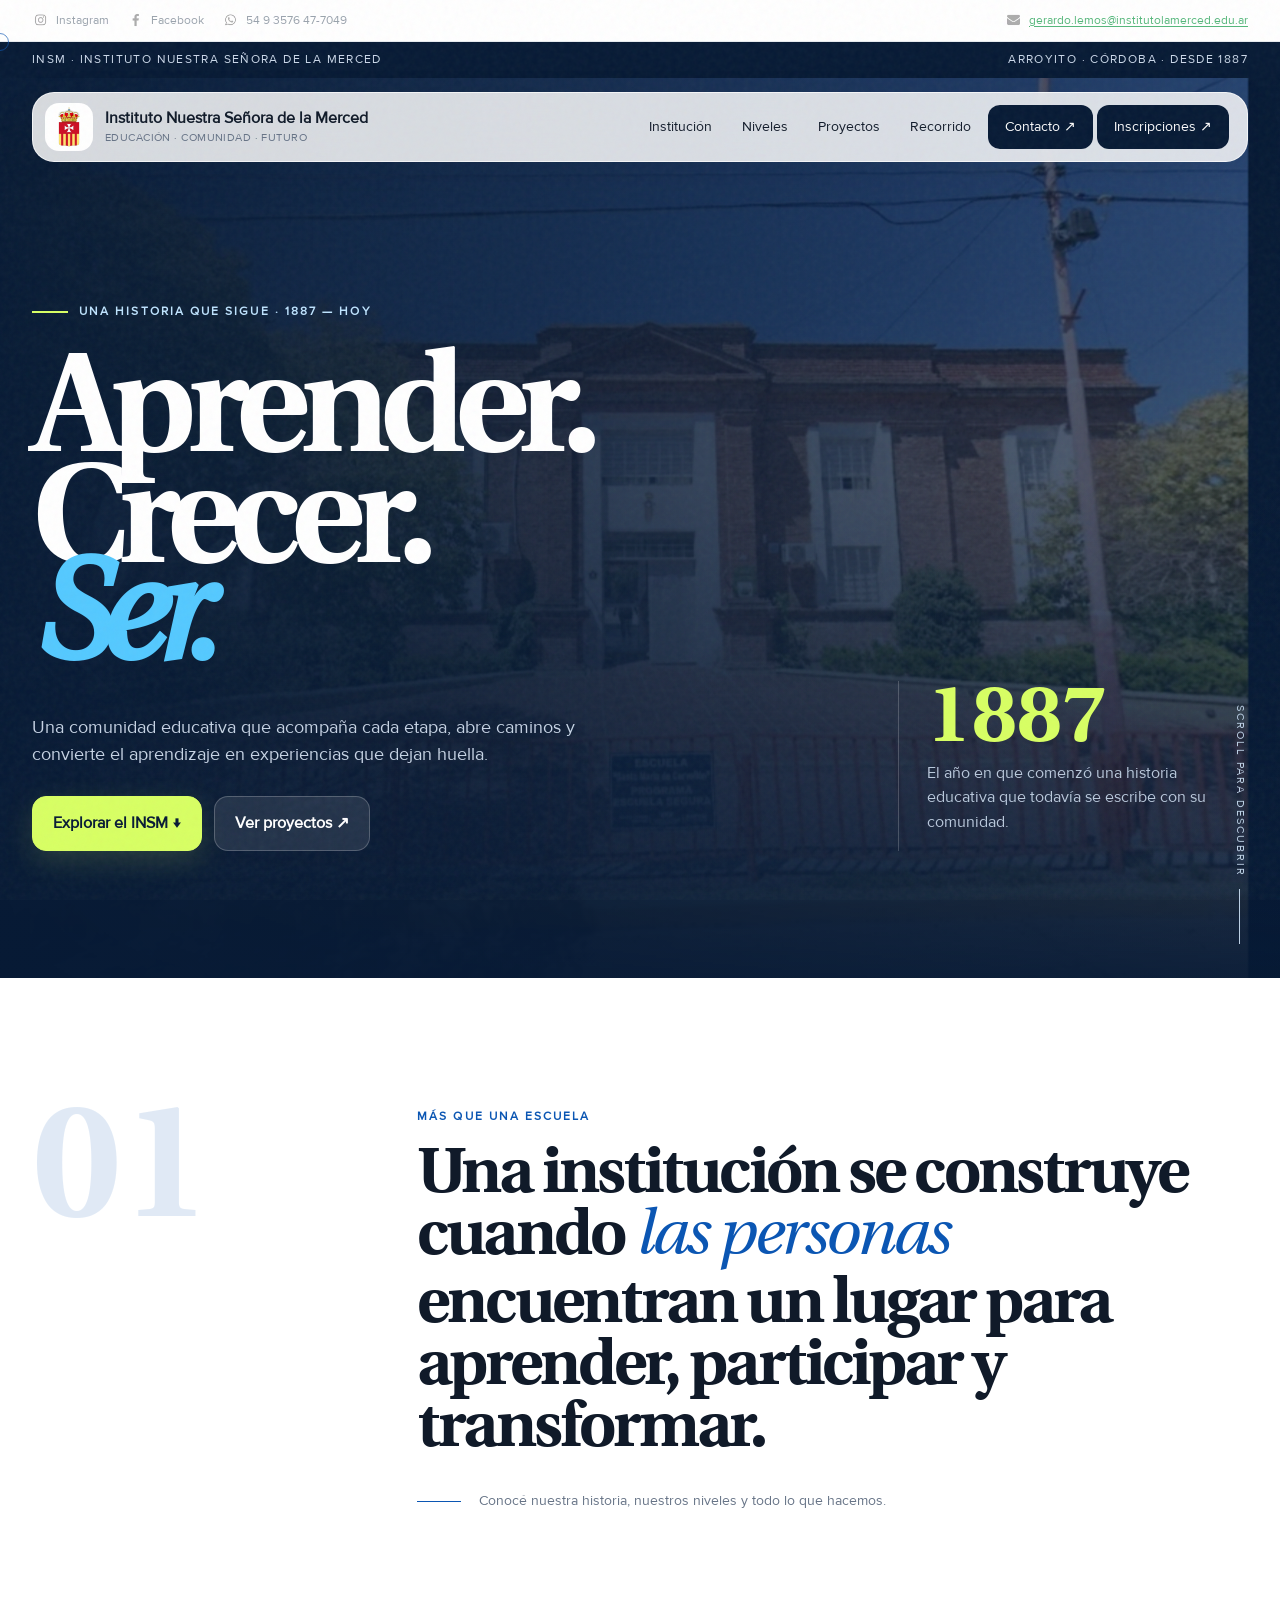
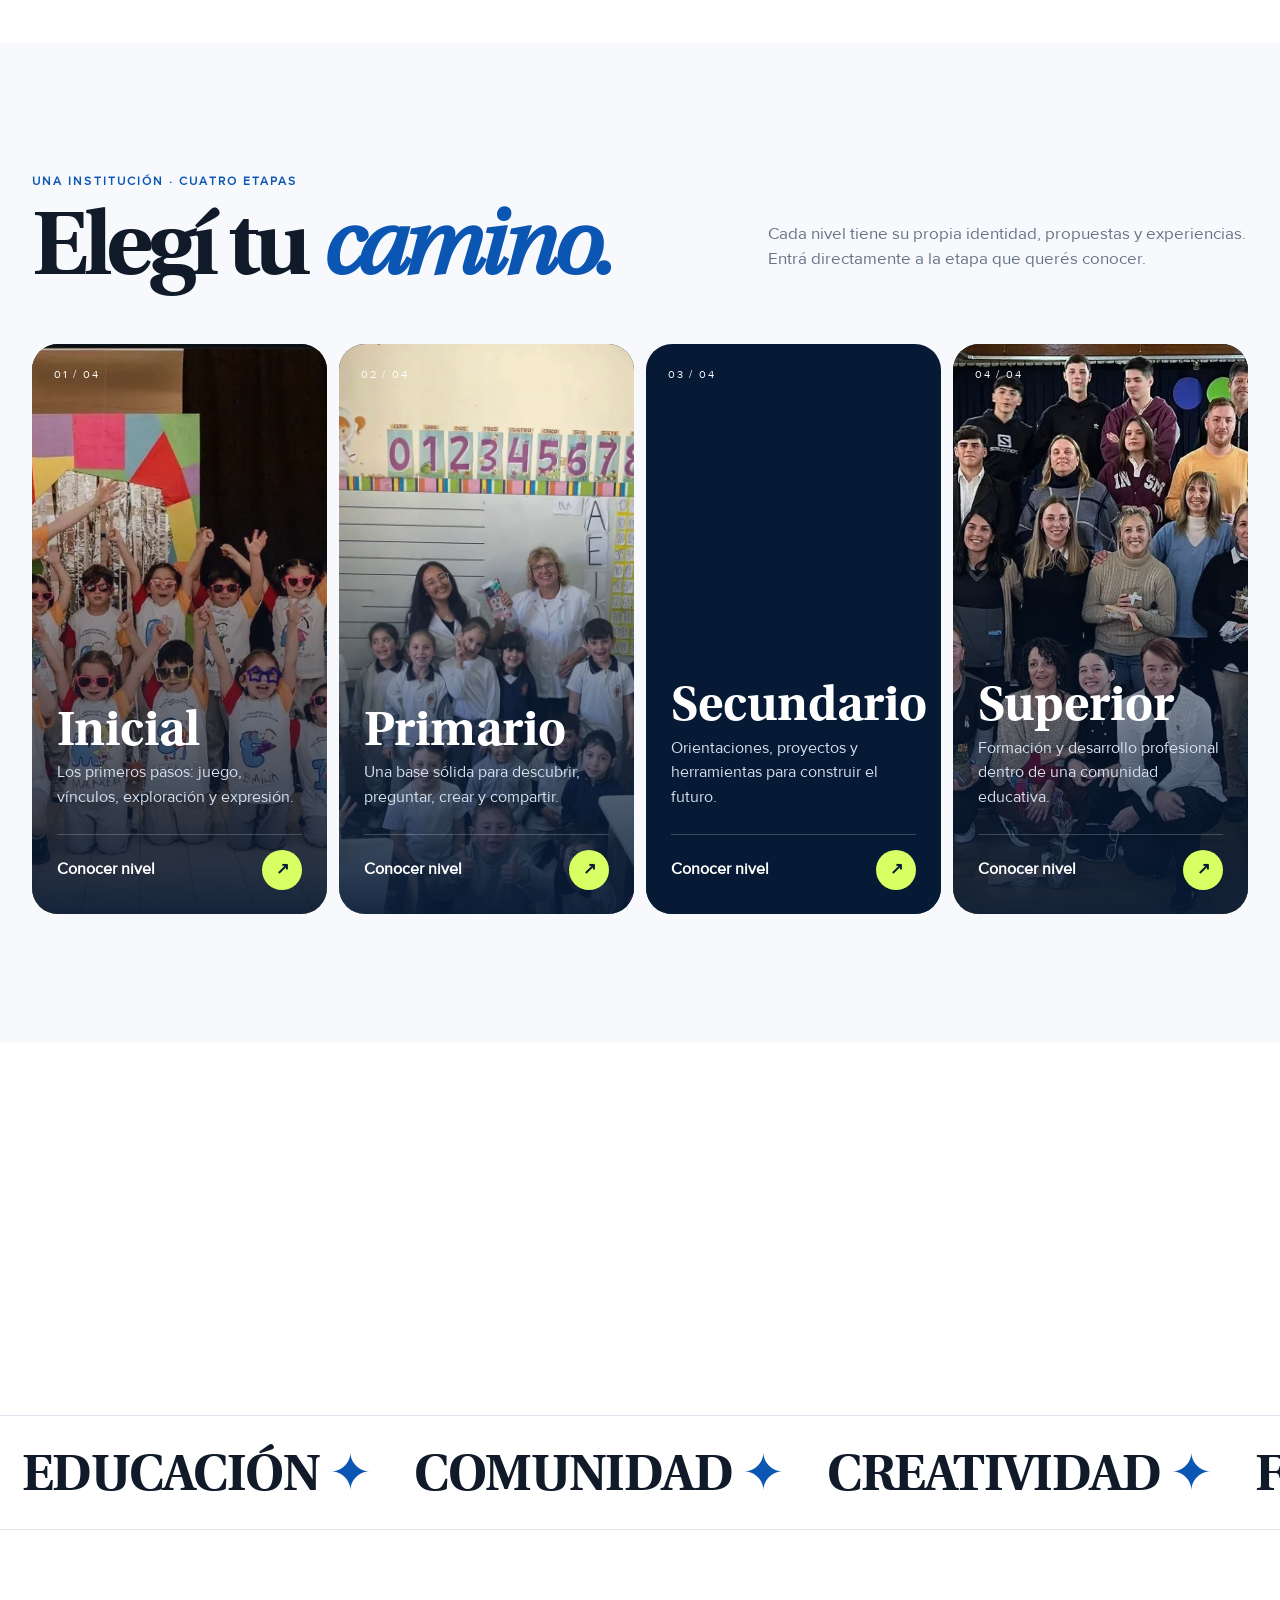
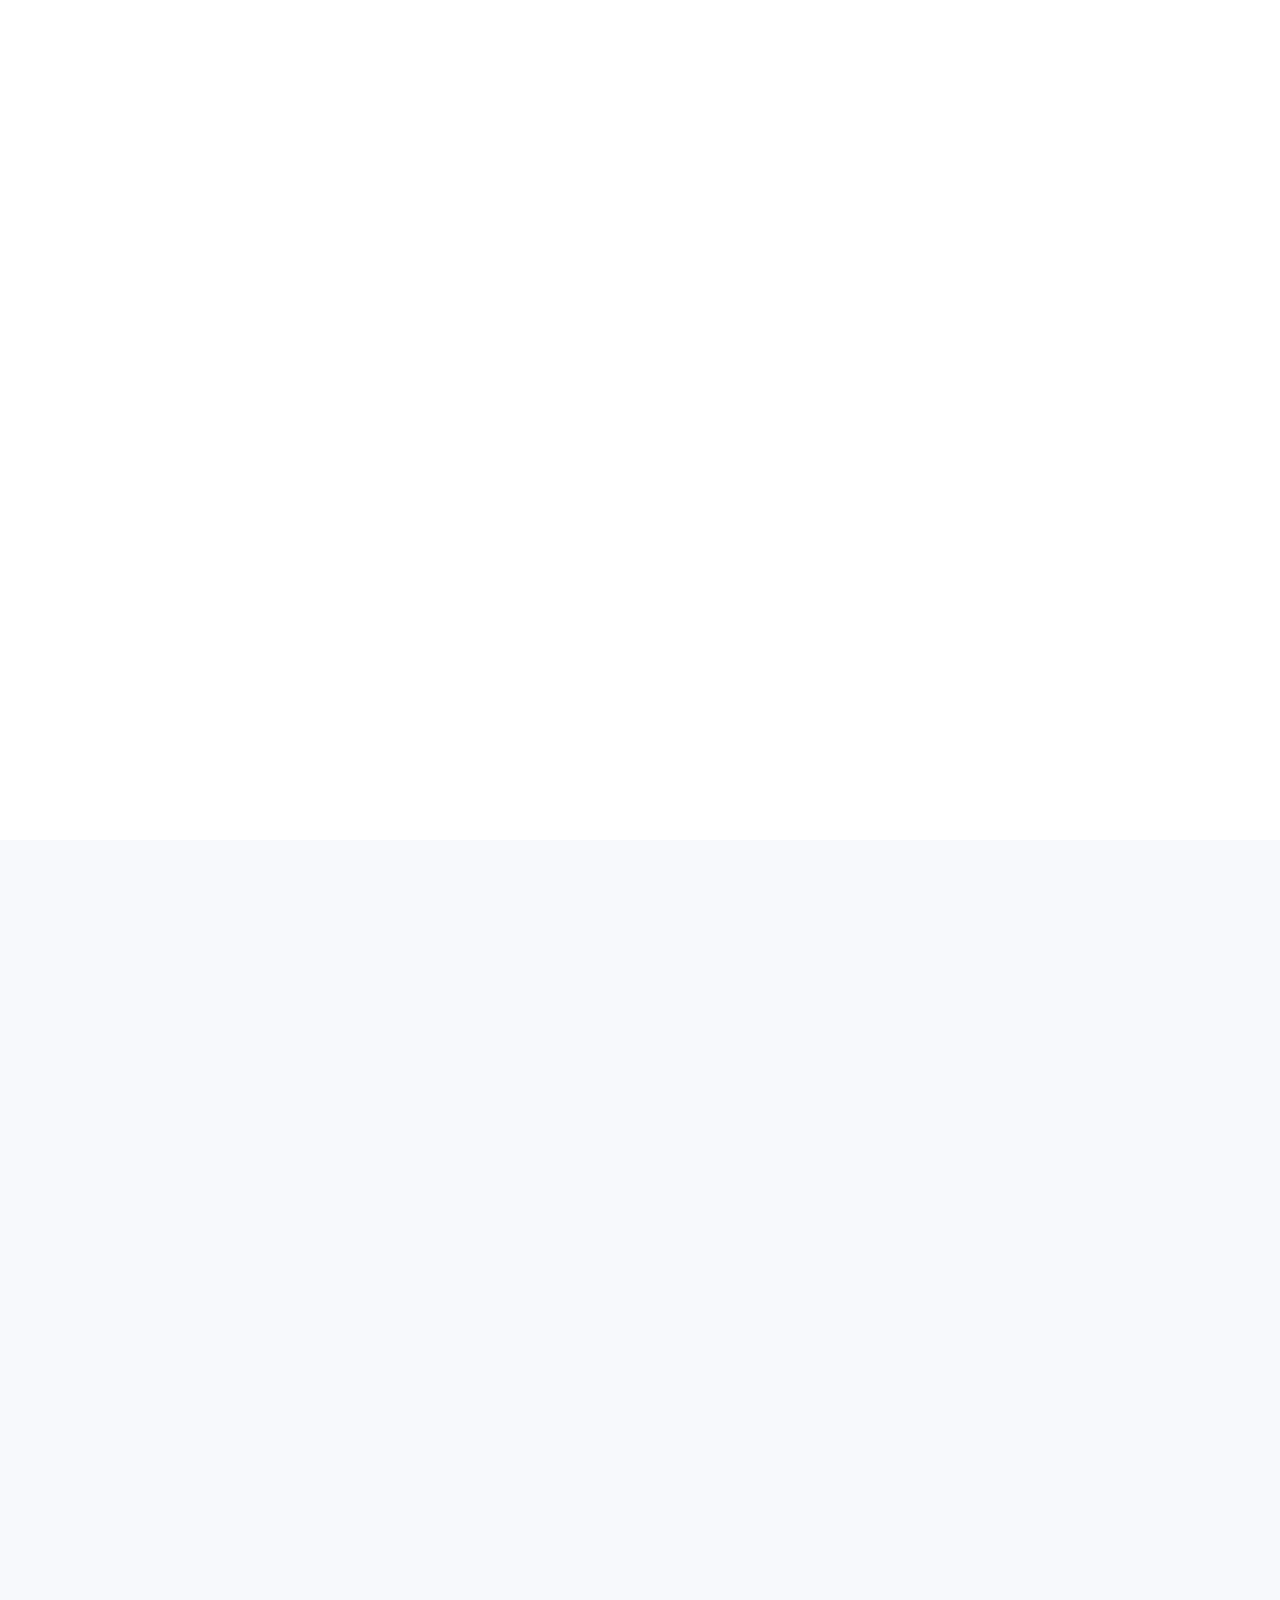
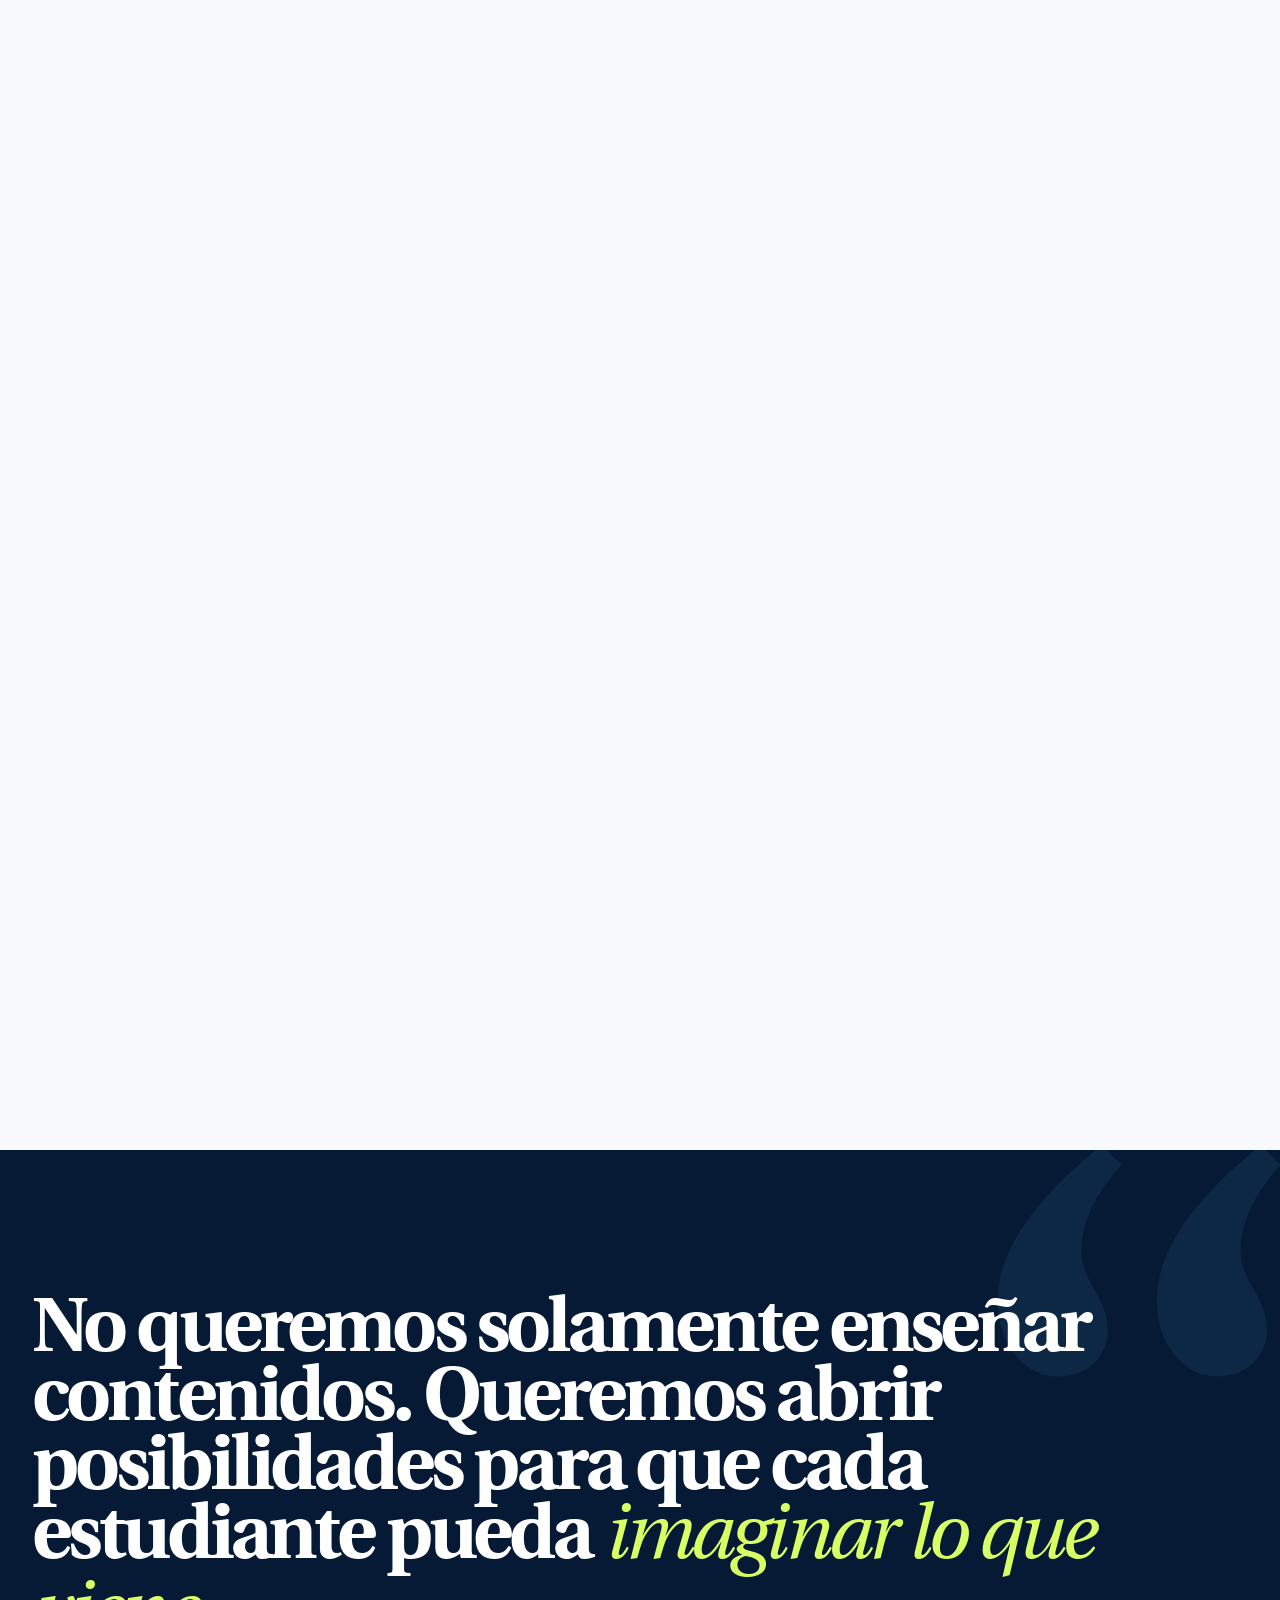
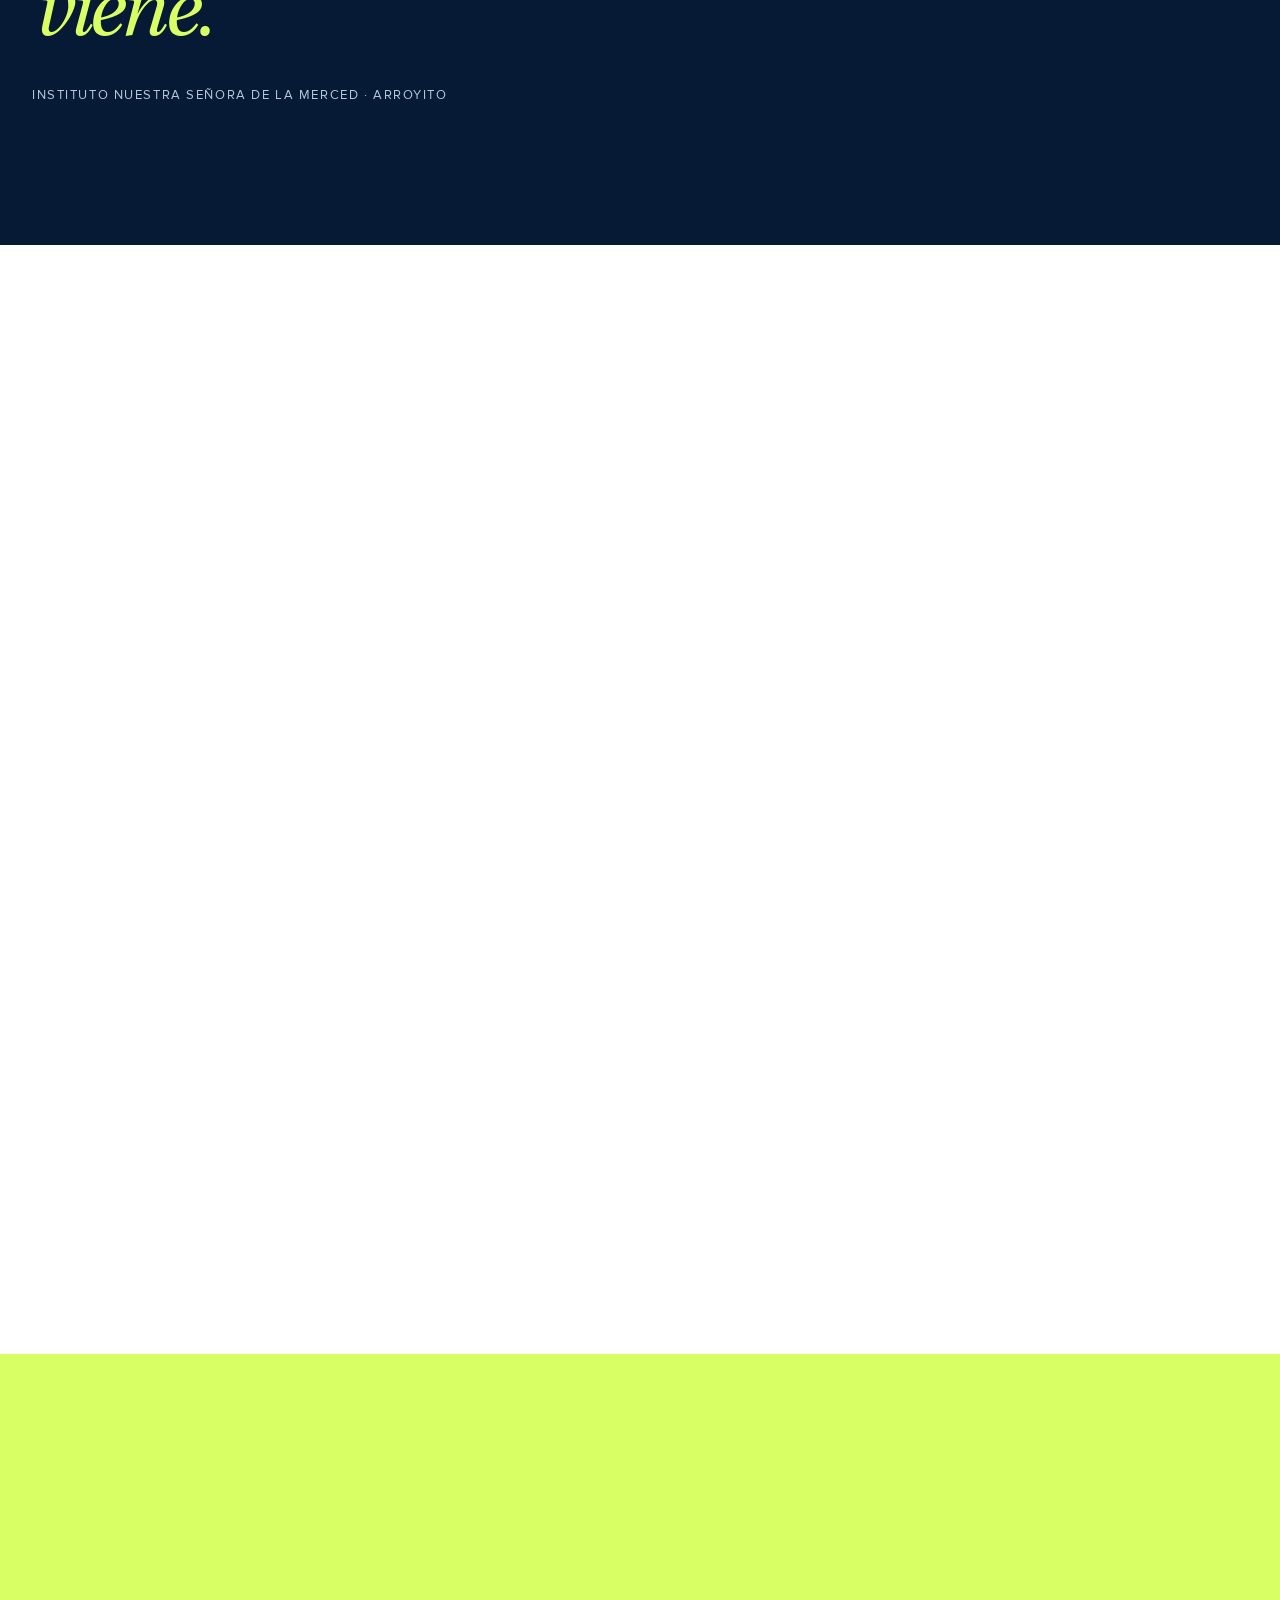
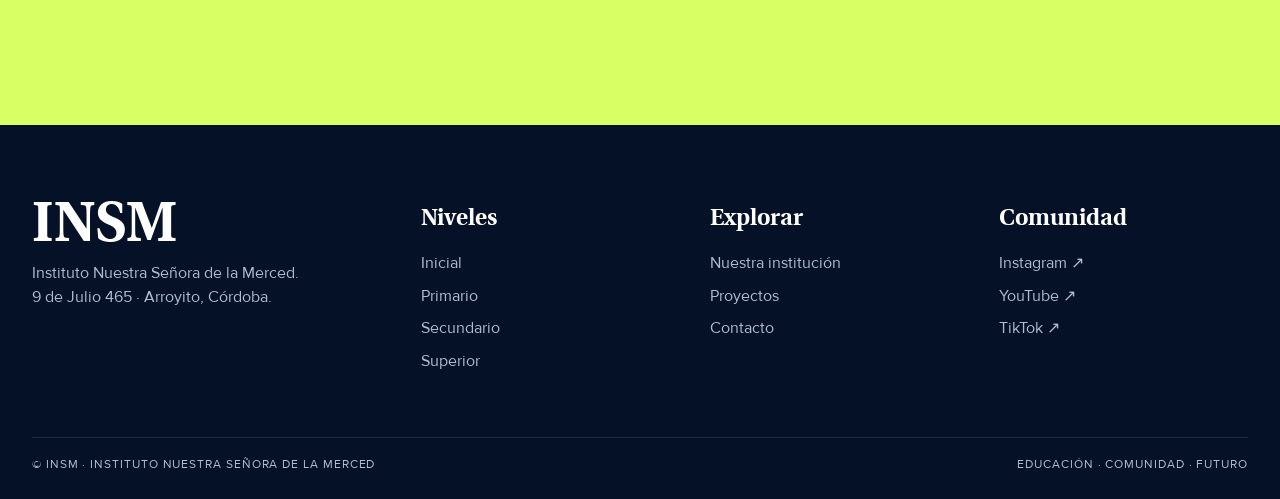
==== commit db3c7d6f: "xd" ====
--- a/index.html
+++ b/index.html
@@ -1,345 +1,184 @@
 <!DOCTYPE html>
+
 <html lang="es">
-
 <head>
-    <meta charset="utf-8">
-    <meta name="viewport" content="width=device-width, initial-scale=1">
-
-    <title>INSM · Instituto Nuestra Señora de la Merced</title>
-
-    <meta
-        name="description"
-        content="Instituto Nuestra Señora de la Merced · Arroyito, Córdoba"
-    >
-
-    <link rel="icon" href="img/favicon.ico">
-    <link rel="stylesheet" href="modern.css">
-</head>
-
+<meta charset="utf-8"/>
+<meta content="width=device-width, initial-scale=1" name="viewport"/>
+<title>INSM · Instituto Nuestra Señora de la Merced · Arroyito</title>
+<link href="img/favicon.ico" rel="icon"/>
+<link href="modern.css" rel="stylesheet"/>
+<meta content="Instituto Nuestra Señora de la Merced de Arroyito, Córdoba. Conocé nuestra institución, niveles educativos, proyectos, comunidad e inscripciones." name="description"/><meta content="index,follow,max-image-preview:large" name="robots"/><meta content="#071a35" name="theme-color"/><link href="https://elsonso1920-max.github.io/webinsm/" rel="canonical"/><meta content="website" property="og:type"/><meta content="INSM · Instituto Nuestra Señora de la Merced · Arroyito" property="og:title"/><meta content="Instituto Nuestra Señora de la Merced de Arroyito, Córdoba. Educación · Comunidad · Futuro." property="og:description"/><meta content="https://elsonso1920-max.github.io/webinsm/" property="og:url"/><meta content="https://elsonso1920-max.github.io/webinsm/img/entrada.webp" property="og:image"/><meta content="summary_large_image" name="twitter:card"/><meta content="INSM · Instituto Nuestra Señora de la Merced" name="twitter:title"/><meta content="Instituto Nuestra Señora de la Merced · Arroyito, Córdoba" name="twitter:description"/><meta content="https://elsonso1920-max.github.io/webinsm/img/entrada.webp" name="twitter:image"/><script type="application/ld+json">{"@context":"https://schema.org","@type":"EducationalOrganization","name":"Instituto Nuestra Señora de la Merced","alternateName":"INSM","url":"https://elsonso1920-max.github.io/webinsm/","address":{"@type":"PostalAddress","streetAddress":"9 de Julio 465","addressLocality":"Arroyito","addressRegion":"Córdoba","addressCountry":"AR"}}</script></head>
 <body>
-
-    <!-- =========================================
+<!-- =========================================
          BARRA SOCIAL Y CONTACTO
     ========================================== -->
-
-    <div class="social-contact-bar">
-
-        <div class="container social-contact-shell">
-
-            <div class="social-group">
-
-                <a
-                    href="https://www.instagram.com/mercedariasarroyito/"
-                    target="_blank"
-                    rel="noopener"
-                    aria-label="Instagram"
-                >
-                    <img
-                        src="img/social/instagram.png"
-                        alt="Instagram"
-                    >
-                    <span>Instagram</span>
-                </a>
-
-                <a
-                    href="https://www.facebook.com/estilomercedarioarroyito"
-                    target="_blank"
-                    rel="noopener"
-                    aria-label="Facebook"
-                >
-                    <img
-                        src="img/social/facebook.png"
-                        alt="Facebook"
-                    >
-                    <span>Facebook</span>
-                </a>
-
-                <a
-                    href="https://wa.me/5493576477049"
-                    target="_blank"
-                    rel="noopener"
-                    aria-label="WhatsApp"
-                >
-                    <img
-                        src="img/social/whatsapp.png"
-                        alt="WhatsApp"
-                    >
-                    <span>54 9 3576 47-7049</span>
-                </a>
-
-            </div>
-
-
-            <div class="contact-group">
-
-                <a
-                    href="mailto:gerardo.lemos@institutolamerced.edu.ar"
-                    aria-label="Correo electrónico"
-                >
-                    <img
-                        src="img/social/gmail.png"
-                        alt="Gmail"
-                    >
-                    <span>
+<div class="social-contact-bar">
+<div class="container social-contact-shell">
+<div class="social-group">
+<a aria-label="Instagram" href="https://www.instagram.com/mercedariasarroyito/" rel="noopener" target="_blank">
+<img alt="Instagram" decoding="async" height="64" loading="lazy" src="img/social/instagram.webp" width="64"/>
+<span>Instagram</span>
+</a>
+<a aria-label="Facebook" href="https://www.facebook.com/estilomercedarioarroyito" rel="noopener" target="_blank">
+<img alt="Facebook" decoding="async" height="64" loading="lazy" src="img/social/facebook.webp" width="64"/>
+<span>Facebook</span>
+</a>
+<a aria-label="WhatsApp" href="https://wa.me/5493576477049" rel="noopener" target="_blank">
+<img alt="WhatsApp" decoding="async" height="64" loading="lazy" src="img/social/whatsapp.webp" width="64"/>
+<span>54 9 3576 47-7049</span>
+</a>
+</div>
+<div class="contact-group">
+<a aria-label="Correo electrónico" href="mailto:gerardo.lemos@institutolamerced.edu.ar">
+<img alt="Gmail" decoding="async" height="64" loading="lazy" src="img/social/gmail.webp" width="64"/>
+<span>
                         gerardo.lemos@institutolamerced.edu.ar
                     </span>
-                </a>
-
-            </div>
-
-        </div>
-
-    </div>
-
-
-    <div class="progress"></div>
-    <div class="cursor"></div>
-
-
-    <!-- =========================================
+</a>
+</div>
+</div>
+</div>
+<div class="progress"></div>
+<div class="cursor"></div>
+<!-- =========================================
          LÍNEA SUPERIOR
     ========================================== -->
-
-    <div class="topline">
-
-        <div class="container">
-
-            <span>
+<div class="topline">
+<div class="container">
+<span>
                 INSM · Instituto Nuestra Señora de la Merced
             </span>
-
-            <span>
+<span>
                 Arroyito · Córdoba · Desde 1887
             </span>
-
-        </div>
-
-    </div>
-
-
-    <!-- =========================================
+</div>
+</div>
+<!-- =========================================
          NAVEGACIÓN
     ========================================== -->
-
-    <header class="site-nav">
-
-        <div class="container nav-shell">
-
-            <a class="brand" href="index.html">
-
-                <img
-                    class="brand-mark"
-                    src="img/logo.png"
-                    alt="INSM"
-                >
-
-                <span class="brand-text">
+<header class="site-nav">
+<div class="container nav-shell">
+<a class="brand" href="index.html">
+<img alt="INSM" class="brand-mark" decoding="async" height="2252" loading="eager" src="img/logo.webp" width="1200"/>
+<span class="brand-text">
 
                     Instituto Nuestra Señora de la Merced
 
                     <small>
                         EDUCACIÓN · COMUNIDAD · FUTURO
                     </small>
-
-                </span>
-
-            </a>
-
-
-            <nav class="nav-links">
-
-                <a href="NuestroColegio.html">
+</span>
+</a>
+<nav class="nav-links">
+<a href="NuestroColegio.html">
                     Institución
                 </a>
-
-                <a href="index.html#niveles">
+<a href="index.html#niveles">
                     Niveles
                 </a>
-
-                <a href="Proyectos.html">
+<a href="Proyectos.html">
                     Proyectos
                 </a>
-
-                <a href="index.html#recorrido">
+<a href="index.html#recorrido">
                     Recorrido
                 </a>
-
-                <a
-                    href="Contacto.html"
-                    class="nav-cta"
-                >
+<a class="nav-cta" href="Contacto.html">
                     Contacto ↗
                 </a>
-
-                <a
-                    href="Inscripciones.html"
-                    class="nav-cta"
-                >
+<a class="nav-cta" href="Inscripciones.html">
                     Inscripciones ↗
                 </a>
-
-            </nav>
-
-
-            <button
-                class="menu-toggle"
-                aria-label="Abrir menú"
-            >
+</nav>
+<button aria-controls="mobileMenu" aria-expanded="false" aria-label="Abrir menú" class="menu-toggle" type="button">
                 ☰
             </button>
-
-        </div>
-
-    </header>
-
-
-    <!-- =========================================
+</div>
+</header>
+<!-- =========================================
          MENÚ MOBILE
     ========================================== -->
-
-    <div class="mobile-menu">
-
-        <a href="NuestroColegio.html">
+<div class="mobile-menu" id="mobileMenu">
+<a href="NuestroColegio.html">
             Institución
         </a>
-
-        <a href="index.html#niveles">
+<a href="index.html#niveles">
             Niveles
         </a>
-
-        <a href="Proyectos.html">
+<a href="Proyectos.html">
             Proyectos
         </a>
-
-        <a href="index.html#recorrido">
+<a href="index.html#recorrido">
             Recorrido
         </a>
-
-        <a href="Contacto.html">
+<a href="Contacto.html">
             Contacto
         </a>
-
-    </div>
-
-
-    <main>
-
-
-        <!-- =========================================
+</div>
+<main>
+<!-- =========================================
              HERO
         ========================================== -->
-
-        <section class="hero">
-
-            <div class="hero-bg">
-
-                <img
-                    src="img/entrada.png"
-                    data-parallax
-                    alt="Entrada del Instituto Nuestra Señora de la Merced"
-                >
-
-            </div>
-
-
-            <div class="container hero-grid">
-
-                <div class="reveal">
-
-                    <div class="eyebrow">
+<section class="hero">
+<div class="hero-bg">
+<img alt="Entrada del Instituto Nuestra Señora de la Merced" data-parallax="" decoding="async" fetchpriority="high" height="1080" loading="eager" src="img/entrada.webp" width="1920"/>
+</div>
+<div class="container hero-grid">
+<div class="reveal">
+<div class="eyebrow">
                         Una historia que sigue · 1887 — hoy
                     </div>
-
-
-                    <h1>
-
-                        <span class="line">
+<h1>
+<span class="line">
                             Aprender.
                         </span>
-
-                        <span class="line">
+<span class="line">
                             Crecer.
                         </span>
-
-                        <span class="line blue">
+<span class="line blue">
                             Ser.
                         </span>
-
-                    </h1>
-
-
-                    <p class="hero-copy">
+</h1>
+<p class="hero-copy">
                         Una comunidad educativa que acompaña cada etapa,
                         abre caminos y convierte el aprendizaje en
                         experiencias que dejan huella.
                     </p>
-
-
-                    <div class="hero-actions">
-
-                        <a
-                            class="btn btn-primary"
-                            href="#niveles"
-                        >
+<div class="hero-actions">
+<a class="btn btn-primary" href="#niveles">
                             Explorar el INSM ↓
                         </a>
-
-                        <a
-                            class="btn btn-ghost"
-                            href="Proyectos.html"
-                        >
+<a class="btn btn-ghost" href="Proyectos.html">
                             Ver proyectos ↗
                         </a>
-
-                    </div>
-
-                </div>
-
-
-                <div class="hero-side reveal delay-2">
-
-                    <div class="number">
+</div>
+</div>
+<div class="hero-side reveal delay-2">
+<div class="number">
                         1887
                     </div>
-
-                    <p>
+<p>
                         El año en que comenzó una historia educativa
                         que todavía se escribe con su comunidad.
                     </p>
-
-                </div>
-
-            </div>
-
-
-            <div class="scroll-cue">
+</div>
+</div>
+<div class="scroll-cue">
                 Scroll para descubrir
             </div>
-
-        </section>
-
-
-        <!-- =========================================
+</section>
+<!-- =========================================
              MANIFIESTO
         ========================================== -->
-
-        <section class="section white">
-
-            <div class="container manifesto">
-
-                <div class="manifesto-mark">
+<section class="section white">
+<div class="container manifesto">
+<div class="manifesto-mark">
                     01
                 </div>
-
-
-                <div class="reveal">
-
-                    <div class="section-label">
+<div class="reveal">
+<div class="section-label">
                         Más que una escuela
                     </div>
-
-
-                    <p class="manifesto-text">
+<p class="manifesto-text">
 
                         Una institución se construye cuando
                         <span>las personas</span>
@@ -347,371 +186,211 @@
                         participar y transformar.
 
                     </p>
-
-
-                    <div class="mini-note">
+<div class="mini-note">
                         Conocé nuestra historia, nuestros niveles
                         y todo lo que hacemos.
                     </div>
-
-                </div>
-
-            </div>
-
-        </section>
-
-
-        <!-- =========================================
+</div>
+</div>
+</section>
+<!-- =========================================
              NIVELES EDUCATIVOS
         ========================================== -->
-
-        <section
-            class="section"
-            id="niveles"
-        >
-
-            <div class="container">
-
-                <div class="section-head reveal">
-
-                    <div>
-
-                        <div class="section-label">
+<section class="section" id="niveles">
+<div class="container">
+<div class="section-head reveal">
+<div>
+<div class="section-label">
                             Una institución · cuatro etapas
                         </div>
-
-                        <h2 class="display">
+<h2 class="display">
                             Elegí tu <em>camino.</em>
-                        </h2>
-
-                    </div>
-
-
-                    <p class="section-intro">
+</h2>
+</div>
+<p class="section-intro">
                         Cada nivel tiene su propia identidad,
                         propuestas y experiencias. Entrá directamente
                         a la etapa que querés conocer.
                     </p>
-
-                </div>
-
-
-                <div class="levels">
-
-
-                    <!-- NIVEL INICIAL -->
-
-                    <a
-                        class="level-card reveal"
-                        data-tilt
-                        href="NivelInicial.html"
-                    >
-
-                        <span class="num">
+</div>
+<div class="levels">
+<!-- NIVEL INICIAL -->
+<a class="level-card reveal" data-tilt="" href="NivelInicial.html">
+<span class="num">
                             01 / 04
                         </span>
-
-                        <img
-                            src="img/sala2.jpg"
-                            alt="Nivel Inicial"
-                        >
-
-                        <div class="level-card-content">
-
-                            <h3>
+<img alt="Nivel Inicial" decoding="async" loading="lazy" src="img/sala2.webp"/>
+<div class="level-card-content">
+<h3>
                                 Inicial
                             </h3>
-
-                            <p>
+<p>
                                 Los primeros pasos: juego, vínculos,
                                 exploración y expresión.
                             </p>
-
-                            <div class="go">
-
-                                <span>
+<div class="go">
+<span>
                                     Conocer nivel
                                 </span>
-
-                                <span>
+<span>
                                     ↗
                                 </span>
-
-                            </div>
-
-                        </div>
-
-                    </a>
-
-
-                    <!-- NIVEL PRIMARIO -->
-
-                    <a
-                        class="level-card reveal delay-1"
-                        data-tilt
-                        href="NivelPrimario.html"
-                    >
-
-                        <span class="num">
+</div>
+</div>
+</a>
+<!-- NIVEL PRIMARIO -->
+<a class="level-card reveal delay-1" data-tilt="" href="NivelPrimario.html">
+<span class="num">
                             02 / 04
                         </span>
-
-                        <img
-                            src="img/013_0433.jpg"
-                            alt="Nivel Primario"
-                        >
-
-                        <div class="level-card-content">
-
-                            <h3>
+<img alt="Nivel Primario" decoding="async" loading="lazy" src="img/013_0433.webp"/>
+<div class="level-card-content">
+<h3>
                                 Primario
                             </h3>
-
-                            <p>
+<p>
                                 Una base sólida para descubrir,
                                 preguntar, crear y compartir.
                             </p>
-
-                            <div class="go">
-
-                                <span>
+<div class="go">
+<span>
                                     Conocer nivel
                                 </span>
-
-                                <span>
+<span>
                                     ↗
                                 </span>
-
-                            </div>
-
-                        </div>
-
-                    </a>
-
-
-                    <!-- NIVEL SECUNDARIO -->
-
-                    <a
-                        class="level-card reveal delay-2"
-                        data-tilt
-                        href="NivelSecundario.html"
-                    >
-
-                        <span class="num">
+</div>
+</div>
+</a>
+<!-- NIVEL SECUNDARIO -->
+<a class="level-card reveal delay-2" data-tilt="" href="NivelSecundario.html">
+<span class="num">
                             03 / 04
                         </span>
-
-                        <img
-                            src="img/secundario1.jpg"
-                            alt="Nivel Secundario"
-                        >
-
-                        <div class="level-card-content">
-
-                            <h3>
+<img alt="Nivel Secundario" decoding="async" loading="lazy" src="img/secundario1.webp"/>
+<div class="level-card-content">
+<h3>
                                 Secundario
                             </h3>
-
-                            <p>
+<p>
                                 Orientaciones, proyectos y herramientas
                                 para construir el futuro.
                             </p>
-
-                            <div class="go">
-
-                                <span>
+<div class="go">
+<span>
                                     Conocer nivel
                                 </span>
-
-                                <span>
+<span>
                                     ↗
                                 </span>
-
-                            </div>
-
-                        </div>
-
-                    </a>
-
-
-                    <!-- NIVEL SUPERIOR -->
-
-                    <a
-                        class="level-card reveal delay-3"
-                        data-tilt
-                        href="NivelTerciario.html"
-                    >
-
-                        <span class="num">
+</div>
+</div>
+</a>
+<!-- NIVEL SUPERIOR -->
+<a class="level-card reveal delay-3" data-tilt="" href="NivelTerciario.html">
+<span class="num">
                             04 / 04
                         </span>
-
-                        <img
-                            src="img/DIA del profesor.jpg"
-                            alt="Nivel Superior"
-                        >
-
-                        <div class="level-card-content">
-
-                            <h3>
+<img alt="Nivel Superior" decoding="async" loading="lazy" src="img/DIA del profesor.webp"/>
+<div class="level-card-content">
+<h3>
                                 Superior
                             </h3>
-
-                            <p>
+<p>
                                 Formación y desarrollo profesional
                                 dentro de una comunidad educativa.
                             </p>
-
-                            <div class="go">
-
-                                <span>
+<div class="go">
+<span>
                                     Conocer nivel
                                 </span>
-
-                                <span>
+<span>
                                     ↗
                                 </span>
-
-                            </div>
-
-                        </div>
-
-                    </a>
-
-                </div>
-
-            </div>
-
-        </section>
-
-
-        <!-- =========================================
+</div>
+</div>
+</a>
+</div>
+</div>
+</section>
+<!-- =========================================
              INSCRIPCIONES
         ========================================== -->
-
-        <section class="section white">
-
-            <div class="container cta-grid">
-
-                <div>
-
-                    <div class="section-label">
+<section class="section white">
+<div class="container cta-grid">
+<div>
+<div class="section-label">
                         Nuevo ingreso
                     </div>
-
-                    <h2>
+<h2>
                         ¿Querés <em>inscribirte?</em>
-                    </h2>
-
-                </div>
-
-
-                <div>
-
-                    <p>
+</h2>
+</div>
+<div>
+<p>
                         Completá una solicitud o consulta de ingreso
                         y elegí entre Inicial, Primario, Secundario
                         o Terciario.
                     </p>
-
-                    <a
-                        class="btn btn-dark"
-                        href="Inscripciones.html"
-                    >
+<a class="btn btn-dark" href="Inscripciones.html">
                         Solicitar información ↗
                     </a>
-
-                </div>
-
-            </div>
-
-        </section>
-
-
-        <!-- =========================================
+</div>
+</div>
+</section>
+<!-- =========================================
              MARQUEE
         ========================================== -->
-
-        <div class="marquee">
-
-            <div class="marquee-track">
-
-                <span class="marquee-item">
+<div class="marquee">
+<div class="marquee-track">
+<span class="marquee-item">
                     EDUCACIÓN <i>✦</i>
-                </span>
-
-                <span class="marquee-item">
+</span>
+<span class="marquee-item">
                     COMUNIDAD <i>✦</i>
-                </span>
-
-                <span class="marquee-item">
+</span>
+<span class="marquee-item">
                     CREATIVIDAD <i>✦</i>
-                </span>
-
-                <span class="marquee-item">
+</span>
+<span class="marquee-item">
                     FUTURO <i>✦</i>
-                </span>
-
-                <span class="marquee-item">
+</span>
+<span class="marquee-item">
                     EDUCACIÓN <i>✦</i>
-                </span>
-
-                <span class="marquee-item">
+</span>
+<span class="marquee-item">
                     COMUNIDAD <i>✦</i>
-                </span>
-
-                <span class="marquee-item">
+</span>
+<span class="marquee-item">
                     CREATIVIDAD <i>✦</i>
-                </span>
-
-                <span class="marquee-item">
+</span>
+<span class="marquee-item">
                     FUTURO <i>✦</i>
-                </span>
-
-            </div>
-
-        </div>
-
-
-        <!-- =========================================
+</span>
+</div>
+</div>
+<!-- =========================================
              HISTORIA
         ========================================== -->
-
-        <section class="section white">
-
-            <div class="container story">
-
-
-                <div class="story-media reveal">
-
-                    <img
-                        src="img/Historia.jpg"
-                        alt="Historia del instituto"
-                    >
-
-                    <div class="story-sticker">
-                        DESDE<br>
-                        1887<br>
+<section class="section white">
+<div class="container story">
+<div class="story-media reveal">
+<img alt="Historia del instituto" decoding="async" loading="lazy" src="img/Historia.webp"/>
+<div class="story-sticker">
+                        DESDE<br/>
+                        1887<br/>
                         ✦
                     </div>
-
-                </div>
-
-
-                <div class="story-copy reveal delay-1">
-
-                    <div class="section-label">
+</div>
+<div class="story-copy reveal delay-1">
+<div class="section-label">
                         Nuestra historia
                     </div>
-
-
-                    <h3>
+<h3>
                         Una trayectoria que
                         <em>no se queda quieta.</em>
-                    </h3>
-
-
-                    <p>
+</h3>
+<p>
                         El Instituto Nuestra Señora de la Merced nace
                         el 1º de octubre de 1887, fruto de la vocación
                         del Padre José León Torres. Junto a diez
@@ -719,497 +398,288 @@
                         en la formación integral y en los valores
                         mercedarios.
                     </p>
-
-
-                    <p>
+<p>
                         Con el paso del tiempo, la institución creció
                         junto a Arroyito, incorporando nuevas propuestas,
                         espacios y generaciones que hicieron de la
                         comunidad parte esencial de su identidad.
                     </p>
-
-
-                    <div class="stats">
-
-                        <div class="stat">
-
-                            <strong data-count="1887">
+<div class="stats">
+<div class="stat">
+<strong data-count="1887">
                                 0
                             </strong>
-
-                            <span>
+<span>
                                 Año de fundación
                             </span>
-
-                        </div>
-
-
-                        <div class="stat">
-
-                            <strong>
+</div>
+<div class="stat">
+<strong>
                                 4
                             </strong>
-
-                            <span>
+<span>
                                 Niveles educativos
                             </span>
-
-                        </div>
-
-
-                        <div class="stat">
-
-                            <strong>
+</div>
+<div class="stat">
+<strong>
                                 ∞
                             </strong>
-
-                            <span>
+<span>
                                 Historias compartidas
                             </span>
-
-                        </div>
-
-                    </div>
-
-
-                    <div class="hero-actions">
-
-                        <a
-                            class="btn btn-dark"
-                            href="NuestroColegio.html"
-                        >
+</div>
+</div>
+<div class="hero-actions">
+<a class="btn btn-dark" href="NuestroColegio.html">
                             Recorrer nuestra historia ↗
                         </a>
-
-                    </div>
-
-                </div>
-
-            </div>
-
-        </section>
-
-
-        <!-- =========================================
+</div>
+</div>
+</div>
+</section>
+<!-- =========================================
              PROYECTOS
         ========================================== -->
-
-        <section class="section">
-
-            <div class="container">
-
-                <div class="section-head reveal">
-
-                    <div>
-
-                        <div class="section-label">
+<section class="section">
+<div class="container">
+<div class="section-head reveal">
+<div>
+<div class="section-label">
                             Aprender haciendo
                         </div>
-
-                        <h2 class="display">
+<h2 class="display">
                             Ideas que se
                             <em>vuelven realidad.</em>
-                        </h2>
-
-                    </div>
-
-
-                    <a
-                        class="btn btn-dark"
-                        href="Proyectos.html"
-                    >
+</h2>
+</div>
+<a class="btn btn-dark" href="Proyectos.html">
                         Ver todos los proyectos ↗
                     </a>
-
-                </div>
-
-
-                <div
-                    class="projects"
-                    id="projectStrip"
-                >
-
-                    <article class="project-card">
-
-                        <img
-                            src="img/Convivencia.jpg"
-                            alt="Proyecto INSM"
-                        >
-
-                        <div class="project-body">
-
-                            <div class="project-meta">
-
-                                <span>
+</div>
+<div class="projects" id="projectStrip">
+<article class="project-card">
+<img alt="Proyecto INSM" decoding="async" loading="lazy" src="img/Convivencia.webp"/>
+<div class="project-body">
+<div class="project-meta">
+<span>
                                     INSM
                                 </span>
-
-                                <span>
+<span>
                                     Proyecto
                                 </span>
-
-                            </div>
-
-
-                            <h3>
+</div>
+<h3>
                                 Explorá lo que hacen nuestros
                                 estudiantes.
                             </h3>
-
-
-                            <p>
+<p>
                                 Producciones, experiencias y propuestas
                                 que cruzan materias, creatividad y
                                 comunidad.
                             </p>
-
-
-                            <a
-                                class="project-link"
-                                href="Proyectos.html"
-                            >
+<a class="project-link" href="Proyectos.html">
                                 Descubrir
                             </a>
-
-                        </div>
-
-                    </article>
-
-                </div>
-
-
-                <div class="drag-note">
+</div>
+</article>
+</div>
+<div class="drag-note">
                     ← Arrastrá para explorar →
                 </div>
-
-            </div>
-
-        </section>
-
-
-        <!-- =========================================
+</div>
+</section>
+<!-- =========================================
              COMUNIDAD
         ========================================== -->
-
-        <section class="split-image">
-
-            <div
-                class="photo"
-                style="background-image:url('img/Convivencia.jpg')"
-            ></div>
-
-
-            <div class="content">
-
-                <div class="section-label">
+<section class="split-image">
+<div class="photo" style="background-image:url('img/Convivencia.webp')"></div>
+<div class="content">
+<div class="section-label">
                     Comunidad
                 </div>
-
-                <h3>
+<h3>
                     Acá, aprender también es
                     <em>compartir.</em>
-                </h3>
-
-                <p>
+</h3>
+<p>
                     La vida institucional se construye en encuentros,
                     proyectos, viajes, celebraciones, deportes, arte
                     y cada momento que conecta a quienes forman parte
                     del INSM.
                 </p>
-
-
-                <div class="pill-row">
-
-                    <span class="pill">
+<div class="pill-row">
+<span class="pill">
                         Convivencia
                     </span>
-
-                    <span class="pill">
+<span class="pill">
                         Arte
                     </span>
-
-                    <span class="pill">
+<span class="pill">
                         Deporte
                     </span>
-
-                    <span class="pill">
+<span class="pill">
                         Viajes
                     </span>
-
-                    <span class="pill">
+<span class="pill">
                         Proyectos
                     </span>
-
-                </div>
-
-            </div>
-
-        </section>
-
-
-        <!-- =========================================
+</div>
+</div>
+</section>
+<!-- =========================================
              FRASE
         ========================================== -->
-
-        <section class="quote-section">
-
-            <div class="container">
-
-                <div class="quote reveal">
+<section class="quote-section">
+<div class="container">
+<div class="quote reveal">
 
                     No queremos solamente enseñar contenidos.
                     Queremos abrir posibilidades para que cada
                     estudiante pueda
                     <em>imaginar lo que viene.</em>
-
-                </div>
-
-
-                <div class="quote-author">
+</div>
+<div class="quote-author">
                     Instituto Nuestra Señora de la Merced · Arroyito
                 </div>
-
-            </div>
-
-        </section>
-
-
-        <!-- =========================================
+</div>
+</section>
+<!-- =========================================
              RECORRIDO VIRTUAL
         ========================================== -->
-
-        <section
-            class="section tour"
-            id="recorrido"
-        >
-
-            <div class="container">
-
-                <div class="section-head reveal">
-
-                    <div>
-
-                        <div class="section-label">
+<section class="section tour" id="recorrido">
+<div class="container">
+<div class="section-head reveal">
+<div>
+<div class="section-label">
                             Conocé nuestros espacios
                         </div>
-
-                        <h2 class="display">
+<h2 class="display">
                             Entrá al <em>INSM.</em>
-                        </h2>
-
-                    </div>
-
-
-                    <p class="section-intro">
+</h2>
+</div>
+<p class="section-intro">
                         Recorré virtualmente el establecimiento y
                         descubrí sus espacios desde cualquier
                         dispositivo.
                     </p>
-
-                </div>
-
-
-                <div class="tour-frame">
-
-                    <iframe
-                        title="Recorrido virtual INSM"
-                        src="PrismaWeb/index.html"
-                        loading="lazy"
-                    ></iframe>
-
-                </div>
-
-
-                <div class="tour-controls">
-
-                    <span>
+</div>
+<div class="tour-frame">
+<iframe loading="lazy" src="PrismaWeb/index.html" title="Recorrido virtual INSM"></iframe>
+</div>
+<div class="tour-controls">
+<span>
                         RECORRIDO VIRTUAL
                     </span>
-
-                    <span>
+<span>
                         Movete · Explorá · Descubrí
                     </span>
-
-                </div>
-
-            </div>
-
-        </section>
-
-
-        <!-- =========================================
+</div>
+</div>
+</section>
+<!-- =========================================
              CONTACTO
         ========================================== -->
-
-        <section class="cta">
-
-            <div class="container cta-grid">
-
-                <div>
-
-                    <div class="section-label">
+<section class="cta">
+<div class="container cta-grid">
+<div>
+<div class="section-label">
                         ¿Querés conocer más?
                     </div>
-
-                    <h2>
+<h2>
                         Hablemos.
                     </h2>
-
-                </div>
-
-
-                <div>
-
-                    <p>
+</div>
+<div>
+<p>
                         Encontrá la información de contacto,
                         ubicación y canales de comunicación de
                         nuestra comunidad educativa.
                     </p>
-
-                    <a
-                        class="btn"
-                        href="Contacto.html"
-                    >
+<a class="btn" href="Contacto.html">
                         Ir a contacto ↗
                     </a>
-
-                </div>
-
-            </div>
-
-        </section>
-
-    </main>
-
-
-    <!-- =========================================
+</div>
+</div>
+</section>
+</main>
+<!-- =========================================
          FOOTER
     ========================================== -->
-
-    <footer class="footer">
-
-        <div class="container footer-grid">
-
-
-            <div>
-
-                <div class="footer-brand">
+<footer class="footer">
+<div class="container footer-grid">
+<div>
+<div class="footer-brand">
                     INSM
                 </div>
-
-                <p>
-                    Instituto Nuestra Señora de la Merced.<br>
+<p>
+                    Instituto Nuestra Señora de la Merced.<br/>
                     9 de Julio 465 · Arroyito, Córdoba.
                 </p>
-
-            </div>
-
-
-            <div>
-
-                <h3>
+</div>
+<div>
+<h3>
                     Niveles
                 </h3>
-
-                <a href="NivelInicial.html">
+<a href="NivelInicial.html">
                     Inicial
                 </a>
-
-                <a href="NivelPrimario.html">
+<a href="NivelPrimario.html">
                     Primario
                 </a>
-
-                <a href="NivelSecundario.html">
+<a href="NivelSecundario.html">
                     Secundario
                 </a>
-
-                <a href="NivelTerciario.html">
+<a href="NivelTerciario.html">
                     Superior
                 </a>
-
-            </div>
-
-
-            <div>
-
-                <h3>
+</div>
+<div>
+<h3>
                     Explorar
                 </h3>
-
-                <a href="NuestroColegio.html">
+<a href="NuestroColegio.html">
                     Nuestra institución
                 </a>
-
-                <a href="Proyectos.html">
+<a href="Proyectos.html">
                     Proyectos
                 </a>
-
-                <a href="Contacto.html">
+<a href="Contacto.html">
                     Contacto
                 </a>
-
-            </div>
-
-
-            <div>
-
-                <h3>
+</div>
+<div>
+<h3>
                     Comunidad
                 </h3>
-
-                <a
-                    href="https://www.instagram.com/mercedariasarroyito/"
-                    target="_blank"
-                >
+<a href="https://www.instagram.com/mercedariasarroyito/" target="_blank">
                     Instagram ↗
                 </a>
-
-                <a
-                    href="https://www.youtube.com/@INSM.DIGITAL"
-                    target="_blank"
-                >
+<a href="https://www.youtube.com/@INSM.DIGITAL" target="_blank">
                     YouTube ↗
                 </a>
-
-                <a
-                    href="https://www.tiktok.com/@insm.digital"
-                    target="_blank"
-                >
+<a href="https://www.tiktok.com/@insm.digital" target="_blank">
                     TikTok ↗
                 </a>
-
-            </div>
-
-        </div>
-
-
-        <div class="container footer-bottom">
-
-            <span>
+</div>
+</div>
+<div class="container footer-bottom">
+<span>
                 © INSM · Instituto Nuestra Señora de la Merced
             </span>
-
-            <span>
+<span>
                 Educación · Comunidad · Futuro
             </span>
-
-        </div>
-
-    </footer>
-
-
-    <!-- =========================================
+</div>
+</footer>
+<!-- =========================================
          JAVASCRIPT GENERAL
     ========================================== -->
-
-    <script src="site.js"></script>
-
-
-    <!-- =========================================
+<script src="site.js"></script>
+<!-- =========================================
          CARGA DINÁMICA DE PROYECTOS
     ========================================== -->
-
-    <script>
+<script>
 
         fetch('templates/data/index-proyectos.json')
 
@@ -1241,7 +711,7 @@
                         >
 
                             <img
-                                src="${p.image || 'img/Convivencia.jpg'}"
+                                src="${p.image || 'img/Convivencia.webp'}"
                                 alt="${p.title || 'Proyecto'}"
                                 loading="lazy"
                             >
@@ -1288,7 +758,5 @@
             .catch(() => {});
 
     </script>
-
 </body>
-
 </html>
--- a/modern.css
+++ b/modern.css
@@ -1,6 +1,6 @@
-@font-face{font-family:Proxima;src:url('fonts/ProximaNova-Regular.ttf') format('truetype');font-weight:400;font-style:normal;font-display:swap}
-@font-face{font-family:Heuristica;src:url('fonts/Heuristica-Bold.ttf') format('truetype');font-weight:800;font-style:normal;font-display:swap}
-@font-face{font-family:Heuristica;src:url('fonts/Heuristica-Italic.ttf') format('truetype');font-weight:400;font-style:italic;font-display:swap}
+@font-face{font-family:Proxima;src:url('fonts/ProximaNova-Regular.woff2') format('woff2');font-weight:400;font-style:normal;font-display:swap}
+@font-face{font-family:Heuristica;src:url('fonts/Heuristica-Bold.woff2') format('woff2');font-weight:800;font-style:normal;font-display:swap}
+@font-face{font-family:Heuristica;src:url('fonts/Heuristica-Italic.woff2') format('woff2');font-weight:400;font-style:italic;font-display:swap}
 :root{--navy:#071a35;--blue:#0b56b3;--cyan:#54c9ff;--sky:#eaf5ff;--paper:#f7f9fc;--white:#fff;--ink:#101a29;--muted:#667386;--line:#dce4ee;--lime:#d8ff63;--coral:#ff765b;--radius:34px;--ease:cubic-bezier(.2,.8,.2,1);--shadow:0 28px 80px rgba(7,26,53,.14)}
 *{box-sizing:border-box}html{scroll-behavior:smooth}body{margin:0;background:var(--paper);color:var(--ink);font-family:Proxima,Arial,sans-serif;line-height:1.55;overflow-x:hidden}body:before{content:"";position:fixed;inset:0;pointer-events:none;z-index:9999;opacity:.055;background-image:url("data:image/svg+xml,%3Csvg viewBox='0 0 180 180' xmlns='http://www.w3.org/2000/svg'%3E%3Cfilter id='n'%3E%3CfeTurbulence type='fractalNoise' baseFrequency='.9' numOctaves='3' stitchTiles='stitch'/%3E%3C/filter%3E%3Crect width='100%25' height='100%25' filter='url(%23n)' opacity='.8'/%3E%3C/svg%3E")}a{color:inherit;text-decoration:none}img{display:block;max-width:100%}button{font:inherit}.container{width:min(1280px,calc(100% - 64px));margin:auto}.topline{height:36px;background:var(--navy);color:#cbd8e9;font-size:.72rem;letter-spacing:.12em;text-transform:uppercase;display:flex;align-items:center}.topline .container{display:flex;justify-content:space-between}.site-nav{position:fixed;top:36px;left:0;right:0;z-index:1000;padding:14px 0;transition:.45s var(--ease)}.site-nav.scrolled{top:0;padding:9px 0}.nav-shell{height:70px;background:rgba(255,255,255,.84);backdrop-filter:blur(22px);border:1px solid rgba(255,255,255,.7);box-shadow:0 12px 40px rgba(7,26,53,.08);border-radius:22px;padding:0 18px 0 12px;display:flex;align-items:center;gap:28px}.brand{display:flex;align-items:center;gap:12px;min-width:270px}.brand-mark{width:48px;height:48px;border-radius:14px;object-fit:contain;background:#fff;padding:4px}.brand-text{font-weight:800;font-size:.98rem;line-height:1.05}.brand-text small{display:block;font-weight:400;color:var(--muted);font-size:.68rem;letter-spacing:.04em;margin-top:5px}.nav-links{display:flex;align-items:center;gap:4px;margin-left:auto}.nav-links>a{font-size:.86rem;padding:10px 13px;border-radius:12px;transition:.25s}.nav-links>a:hover{background:var(--sky);color:var(--blue)}.nav-cta{background:var(--navy)!important;color:white!important;padding:11px 17px!important}.menu-toggle{display:none;border:0;background:var(--navy);color:#fff;border-radius:13px;width:45px;height:45px}.mobile-menu{position:fixed;top:116px;left:20px;right:20px;z-index:999;background:#fff;border:1px solid var(--line);border-radius:22px;padding:16px;box-shadow:var(--shadow);display:none}.mobile-menu.open{display:grid;gap:7px}.mobile-menu a{padding:13px 15px;border-radius:13px;background:var(--paper)}
 .progress{position:fixed;top:0;left:0;height:3px;background:var(--lime);z-index:2000;width:0;transform-origin:left}.cursor{position:fixed;width:18px;height:18px;border:1px solid rgba(11,86,179,.65);border-radius:50%;pointer-events:none;z-index:3000;transform:translate(-50%,-50%);transition:width .2s,height .2s,background .2s;display:none}.cursor.big{width:60px;height:60px;background:rgba(84,201,255,.12)}
@@ -149,15 +149,6 @@
 .level-intro{display:grid;grid-template-columns:1.25fr .75fr;gap:24px;margin-top:45px}.level-intro-card{border-radius:30px;padding:34px;background:var(--navy);color:#fff;position:relative;overflow:hidden;box-shadow:var(--shadow)}.level-intro-card:after{content:"";position:absolute;width:210px;height:210px;border-radius:50%;right:-65px;bottom:-85px;background:var(--lime);opacity:.9}.level-intro-card h3{font-family:Heuristica;font-size:2.8rem;line-height:.9;margin:10px 0 14px;max-width:540px}.level-intro-card p{color:#c9d7e8;max-width:620px}.level-intro-card .section-label{color:var(--lime)}.level-stat-card{border:1px solid var(--line);border-radius:30px;padding:30px;background:#fff;display:flex;flex-direction:column;justify-content:space-between;box-shadow:0 12px 35px rgba(7,26,53,.07)}.level-stat-card strong{font-family:Heuristica;font-size:4.5rem;line-height:.8;color:var(--blue)}.level-stat-card span{color:var(--muted);font-weight:700;text-transform:uppercase;letter-spacing:.1em;font-size:.72rem}.specialty-card{border-radius:32px;border:1px solid var(--line);background:#fff;overflow:hidden;box-shadow:0 15px 45px rgba(7,26,53,.08);margin-top:28px}.specialty-top{display:flex;justify-content:space-between;gap:30px;align-items:end;padding:34px 36px;background:linear-gradient(135deg,#eef7ff,#fff)}.specialty-top h3{font-family:Heuristica;font-size:clamp(2.8rem,5vw,5rem);line-height:.8;margin:7px 0 12px;letter-spacing:-.05em}.specialty-top p{color:var(--muted);max-width:650px;margin:0}.specialty-top .btn{white-space:nowrap}.year-grid{display:grid;grid-template-columns:repeat(3,1fr);gap:0;border-top:1px solid var(--line)}.year-card{padding:28px 30px;min-height:260px;border-right:1px solid var(--line)}.year-card:last-child{border-right:0}.year-card .year{font-family:Heuristica;font-size:2.7rem;color:var(--blue);line-height:.8}.subject-list{display:flex;flex-wrap:wrap;gap:7px;margin-top:22px}.subject{font-size:.78rem;padding:8px 10px;border-radius:999px;background:var(--sky);border:1px solid #d6e4f0;color:var(--ink);font-weight:700}.subject.major{background:var(--lime);border-color:var(--lime)}.specialty-footer{padding:18px 30px;border-top:1px solid var(--line);font-size:.8rem;color:var(--muted)}.doc-cards{display:grid;grid-template-columns:repeat(2,1fr);gap:14px;margin-top:30px}.doc-card{display:flex;gap:18px;align-items:center;padding:24px;border-radius:24px;border:1px solid var(--line);background:#fff;transition:.3s;box-shadow:0 10px 30px rgba(7,26,53,.05)}.doc-card:hover{transform:translateY(-5px);box-shadow:var(--shadow)}.doc-icon{width:52px;height:52px;border-radius:16px;background:var(--navy);color:var(--lime);display:grid;place-items:center;font-weight:900;flex:0 0 auto}.doc-card h3{font-family:Heuristica;font-size:1.55rem;line-height:.95;margin:0 0 5px}.doc-card p{font-size:.82rem;color:var(--muted);margin:0}.doc-card .download{margin-left:auto;color:var(--blue);font-weight:900;white-space:nowrap}.academic-years{display:grid;grid-template-columns:repeat(2,1fr);gap:14px;margin-top:30px}.academic-year{border:1px solid var(--line);border-radius:24px;padding:26px;background:#fff}.academic-year h3{font-family:Heuristica;font-size:2.4rem;color:var(--blue);margin:0 0 16px}.academic-year ul{margin:0;padding-left:18px;color:var(--muted)}.academic-year li{margin:7px 0}.training-grid{display:grid;grid-template-columns:repeat(3,1fr);gap:14px;margin-top:30px}.training-card{padding:30px;border-radius:28px;background:var(--navy);color:#fff;min-height:300px;position:relative;overflow:hidden}.training-card:before{content:"";position:absolute;width:130px;height:130px;border-radius:50%;right:-45px;top:-45px;background:var(--lime);opacity:.85}.training-card .num{font-family:Heuristica;font-size:4rem;color:var(--lime);line-height:.7}.training-card h3{font-family:Heuristica;font-size:1.8rem;line-height:.95;margin:22px 0 12px;max-width:300px}.training-card p{color:#c6d4e5;font-size:.9rem}.training-card strong{color:#fff}.hero-badge{display:inline-flex;gap:8px;align-items:center;border:1px solid rgba(255,255,255,.25);background:rgba(255,255,255,.08);padding:9px 13px;border-radius:999px;font-size:.72rem;text-transform:uppercase;letter-spacing:.1em;color:#fff}.hero-badge:before{content:"";width:8px;height:8px;border-radius:50%;background:var(--lime)}
 @media(max-width:900px){.level-intro,.year-grid,.training-grid,.doc-cards,.academic-years{grid-template-columns:1fr}.specialty-top{align-items:start;flex-direction:column}.year-card{border-right:0;border-bottom:1px solid var(--line)}.year-card:last-child{border-bottom:0}.doc-card .download{font-size:.75rem}.level-stat-card{min-height:170px}}
 
-/* ===== Calidad técnica / accesibilidad: no modifica el diseño ===== */
-html:focus-within{scroll-behavior:smooth}
-:focus-visible{outline:3px solid var(--cyan);outline-offset:3px}
-button,.btn,a,label,select,input[type="radio"]{touch-action:manipulation}
-.mobile-menu[aria-hidden="true"]{visibility:hidden}
-.page-hero-bg img{will-change:transform}
-@media (min-width:651px){
-  .section,.quote-section,.footer{content-visibility:auto;contain-intrinsic-size:800px}
-}
-@media (prefers-reduced-motion:reduce){
-  .reveal{opacity:1!important;transform:none!important}
-}
+/* Performance and accessibility refinements */
+:focus-visible{outline:3px solid var(--cyan);outline-offset:3px}.section,.split-image,.cta{content-visibility:auto;contain-intrinsic-size:800px}.page-hero-bg img,.hero-bg img{will-change:transform}.nav-shell{transform:translateZ(0)}
+@media(prefers-reduced-motion:reduce){html{scroll-behavior:auto}.reveal{transition:none}.nav-shell,.btn,.project-card,.level-card img{transition:none!important}.hero-bg img,.page-hero-bg img{will-change:auto}}
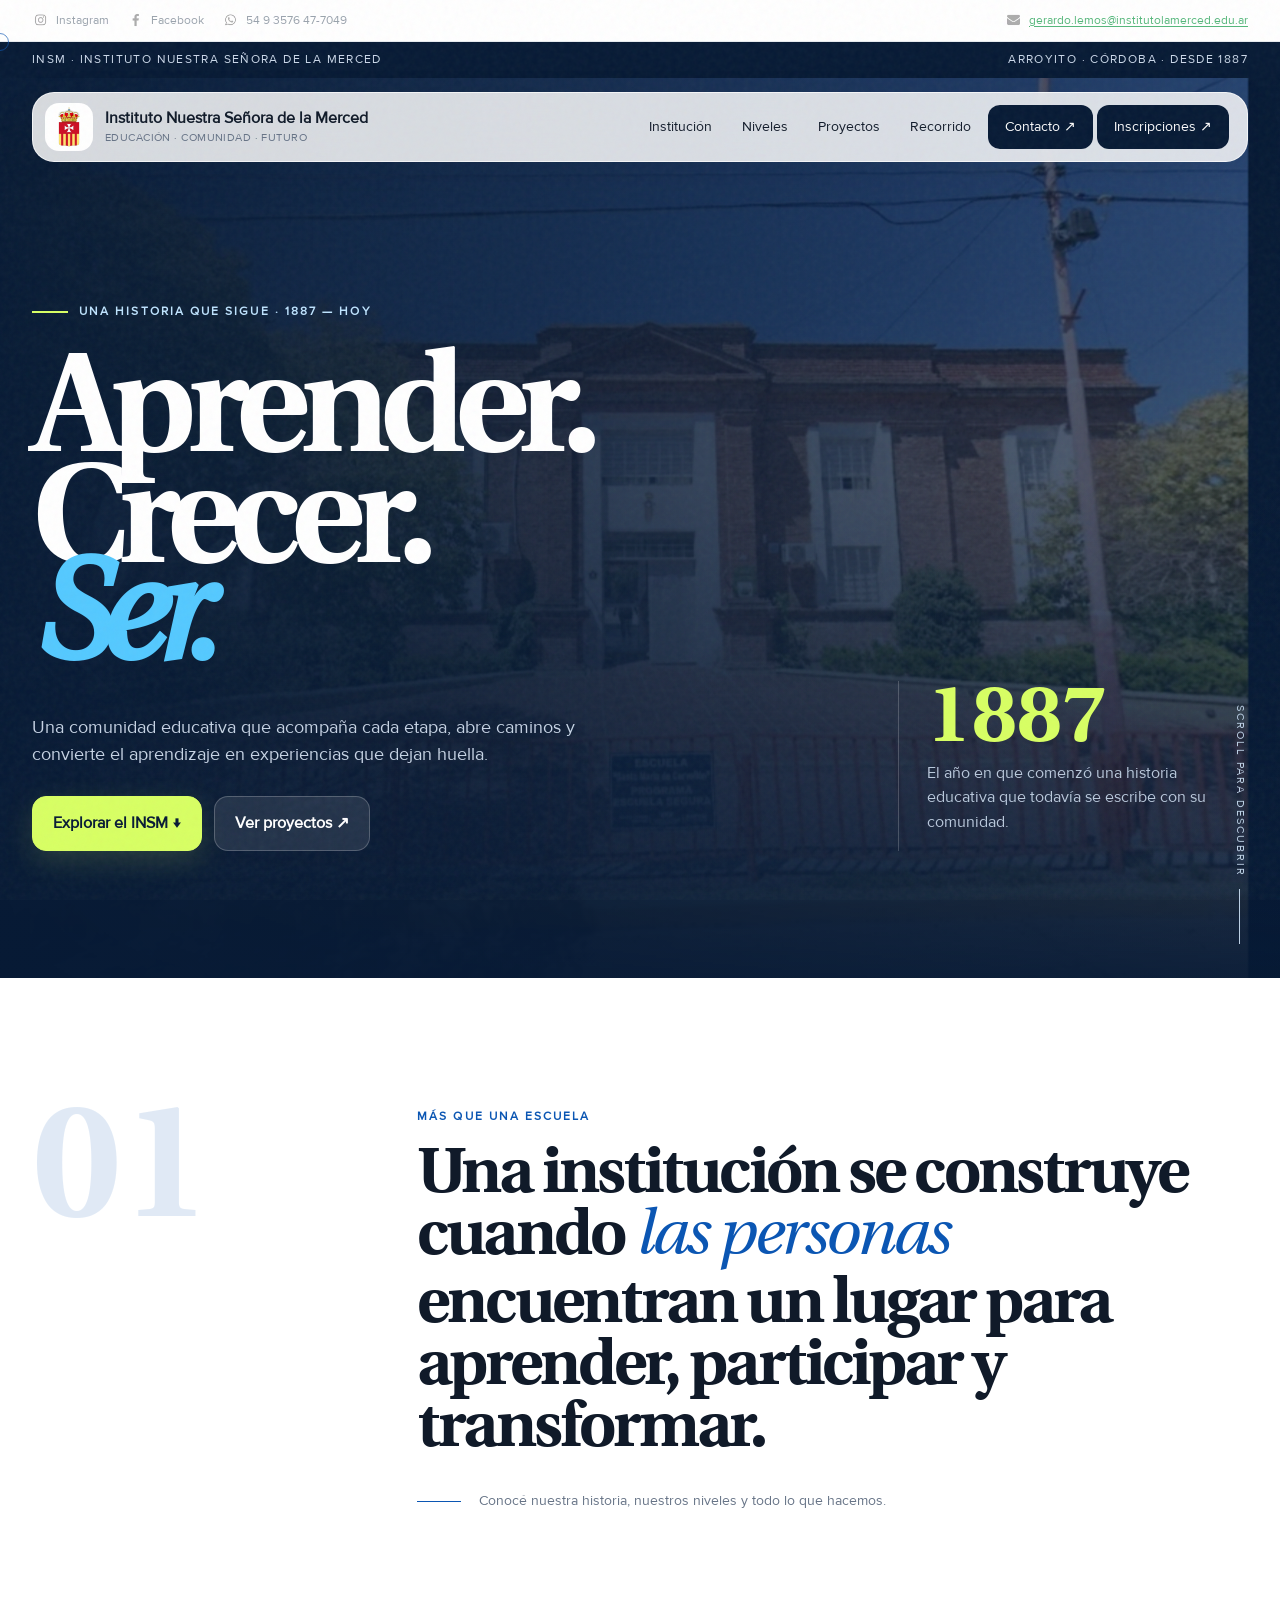
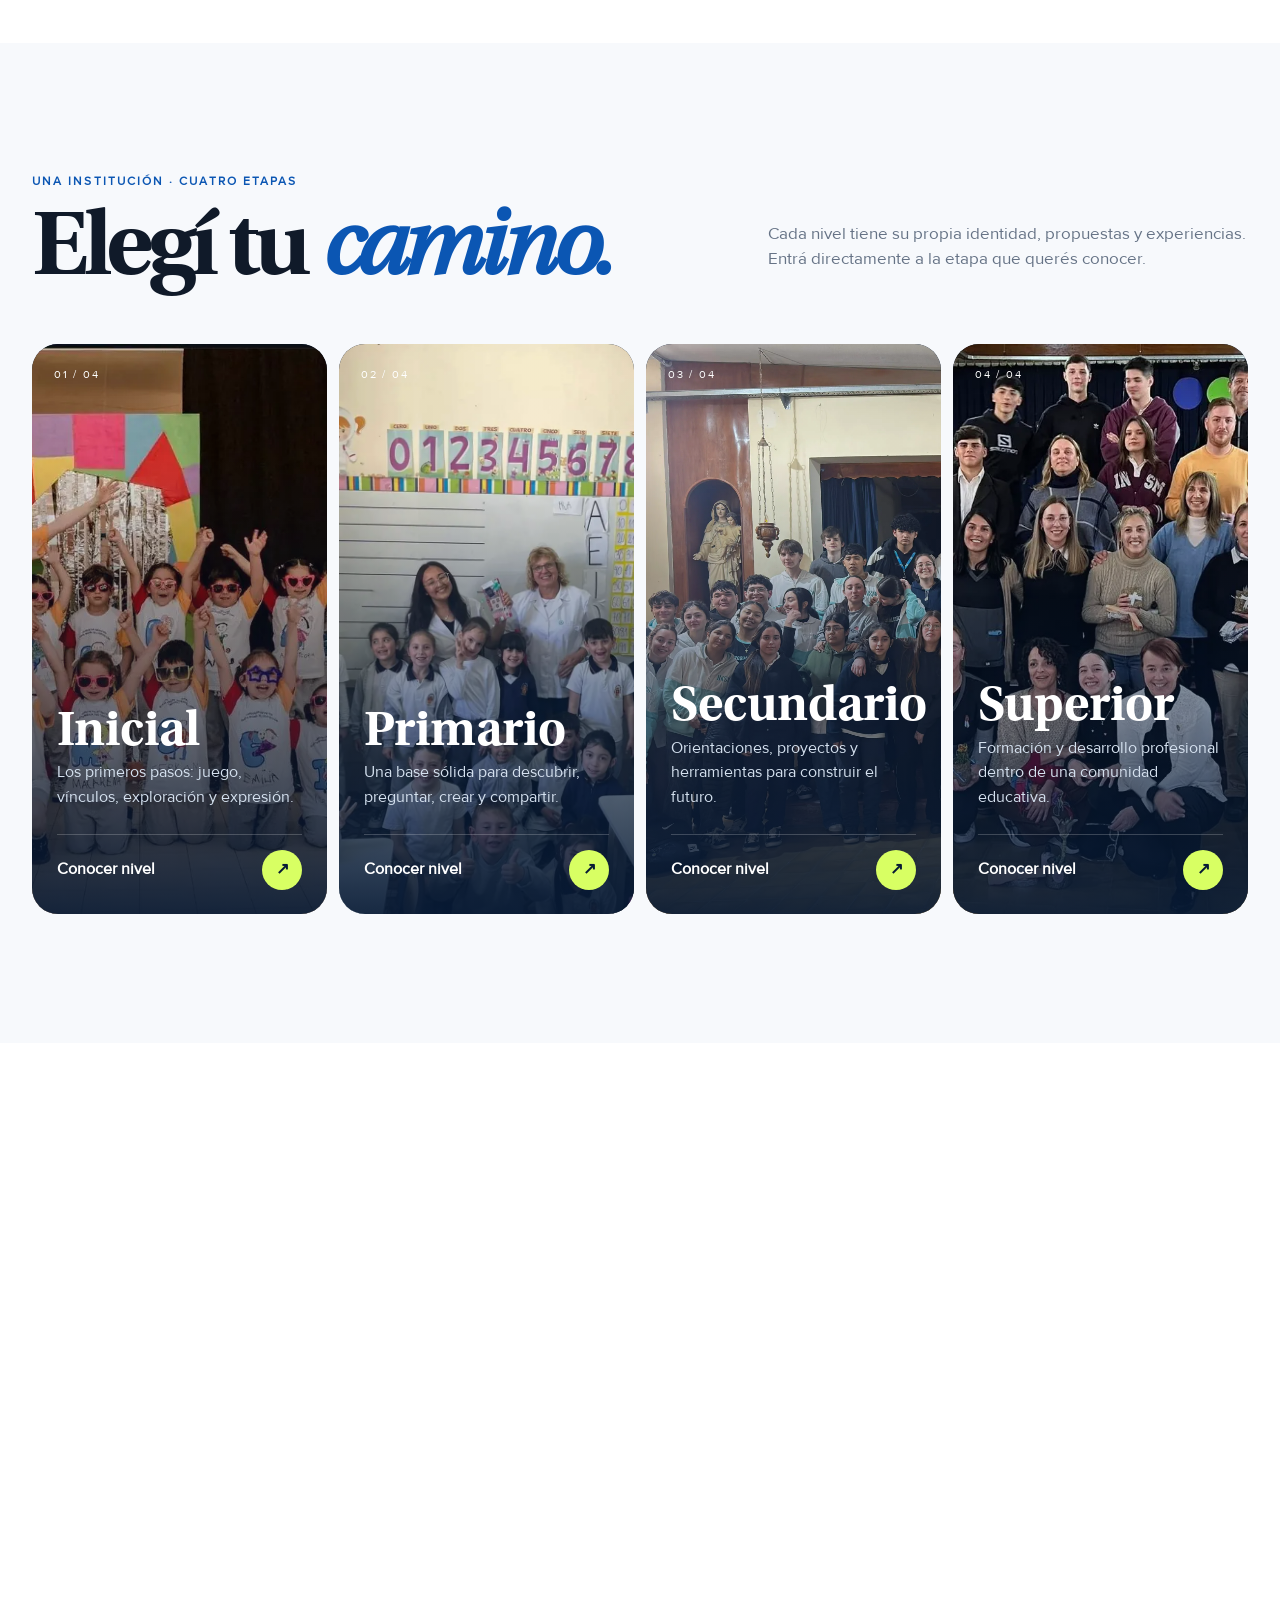
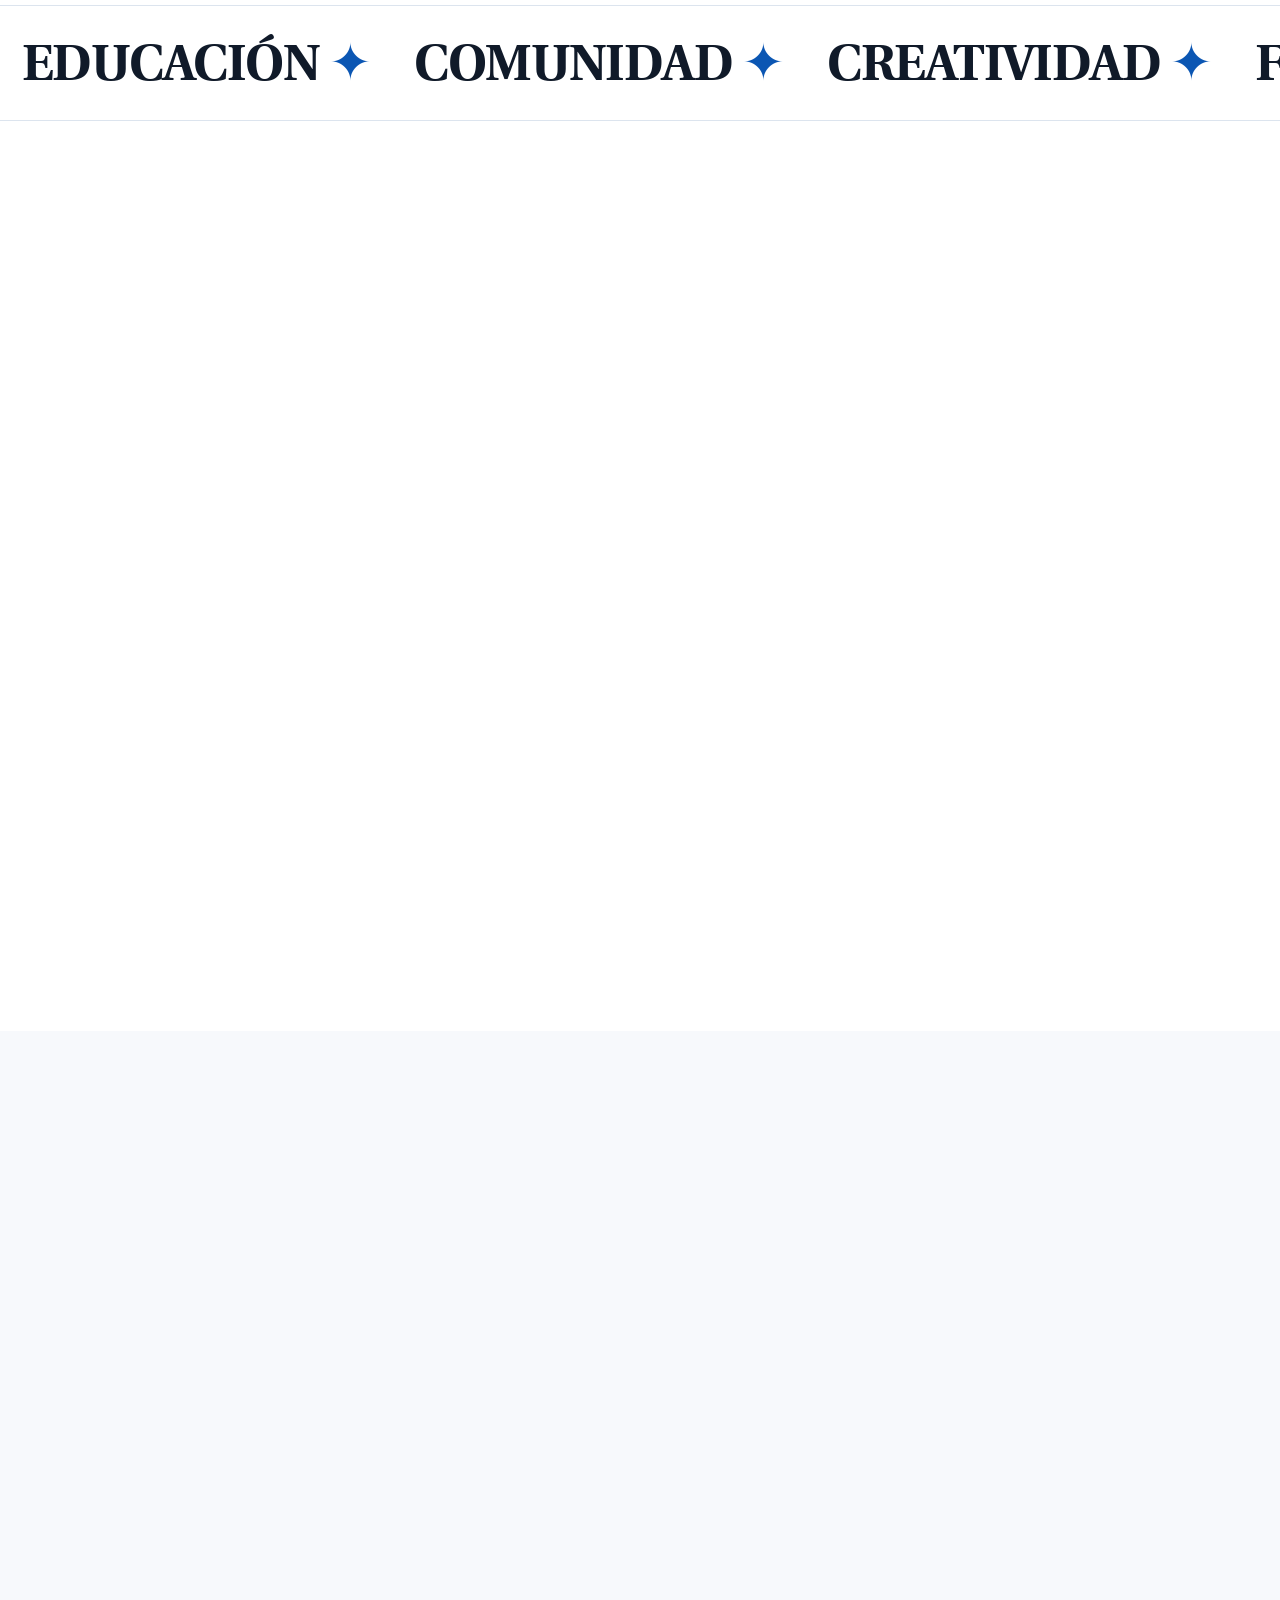
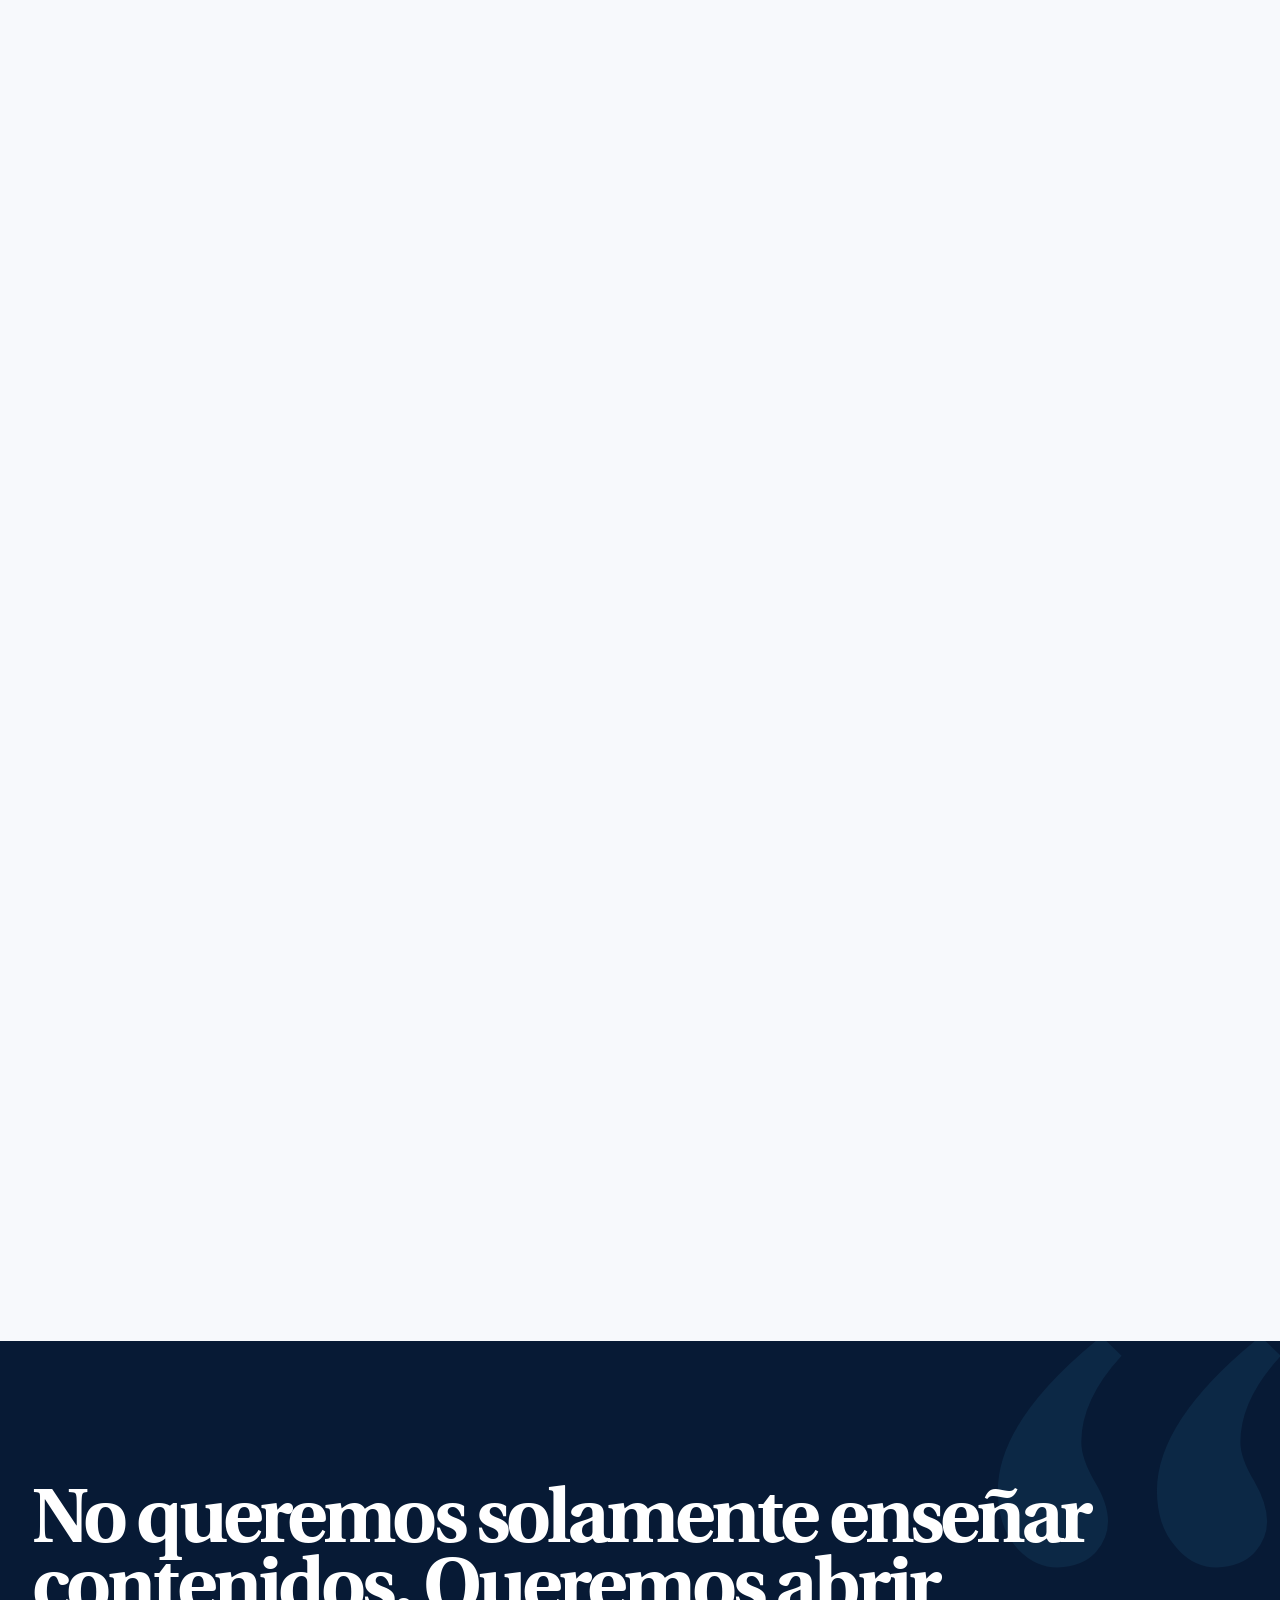
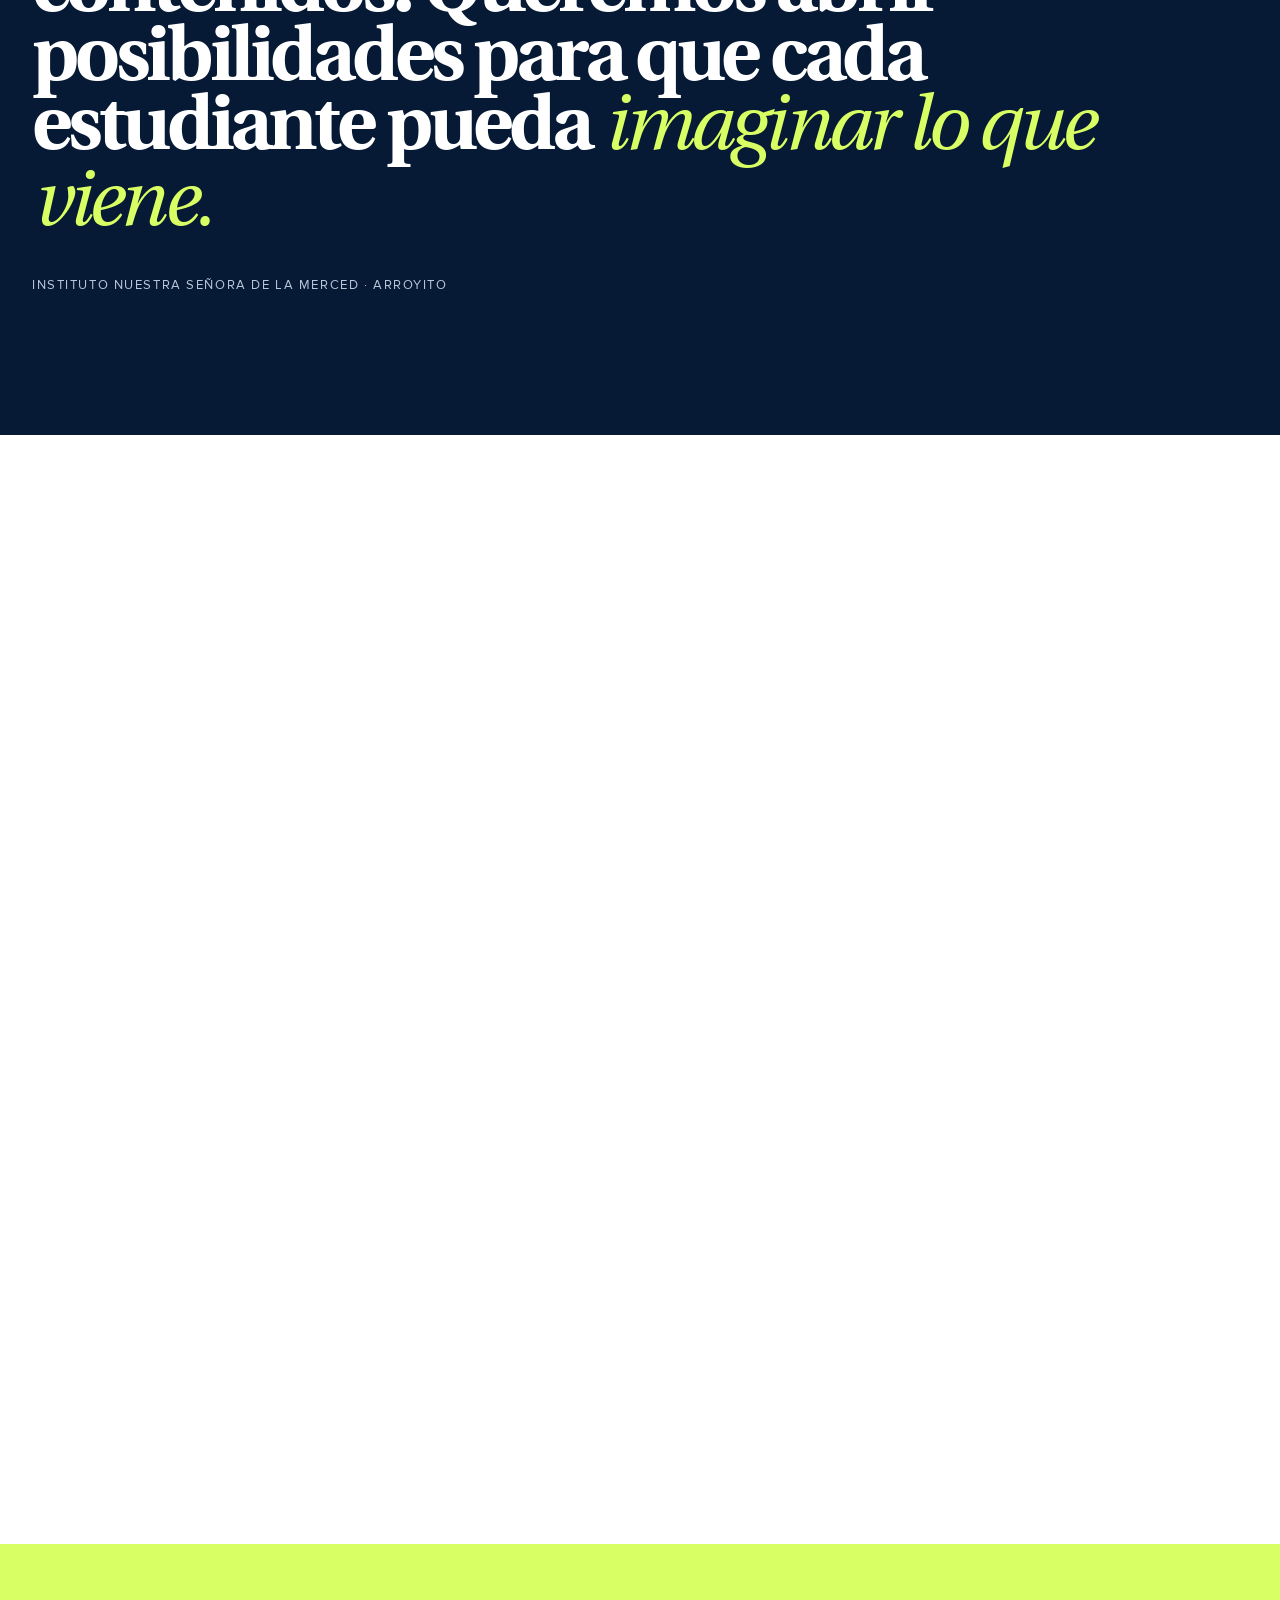
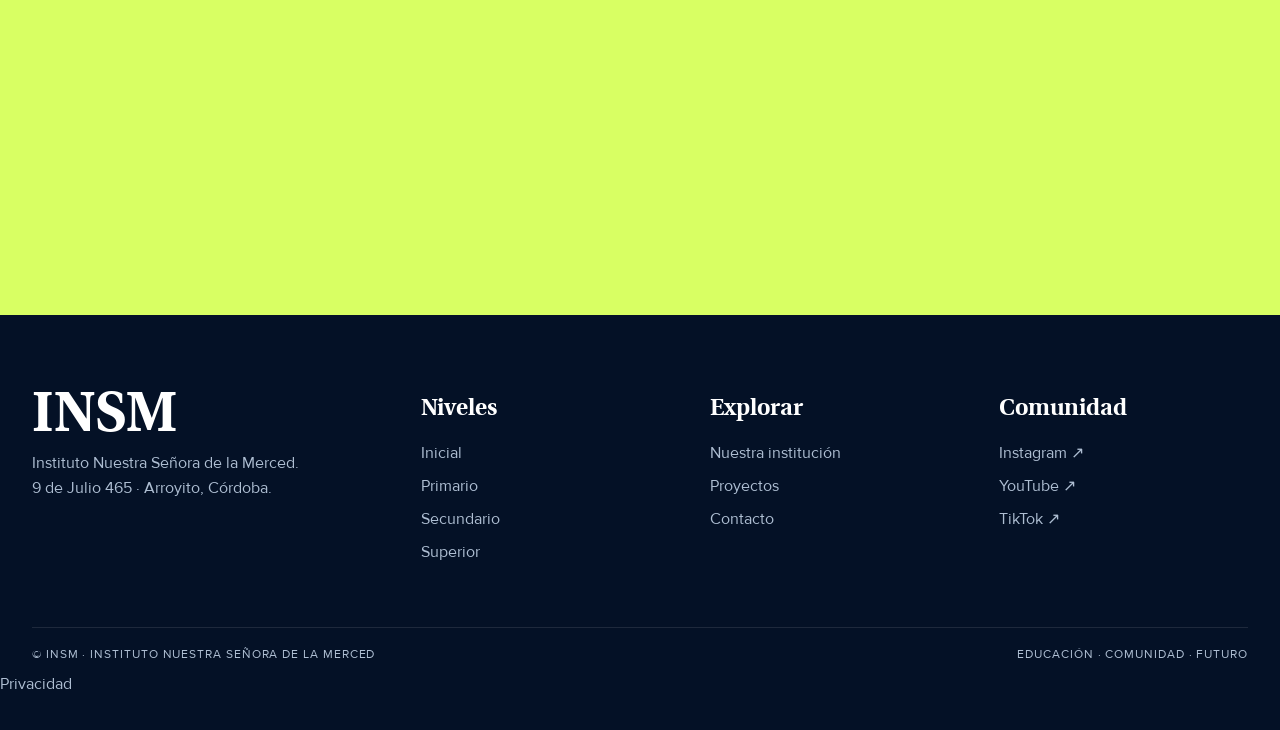
==== commit 07892b99: "." ====
--- a/index.html
+++ b/index.html
@@ -7,23 +7,24 @@
 <title>INSM · Instituto Nuestra Señora de la Merced · Arroyito</title>
 <link href="img/favicon.ico" rel="icon"/>
 <link href="modern.css" rel="stylesheet"/>
-<meta content="Instituto Nuestra Señora de la Merced de Arroyito, Córdoba. Conocé nuestra institución, niveles educativos, proyectos, comunidad e inscripciones." name="description"/><meta content="index,follow,max-image-preview:large" name="robots"/><meta content="#071a35" name="theme-color"/><link href="https://elsonso1920-max.github.io/webinsm/" rel="canonical"/><meta content="website" property="og:type"/><meta content="INSM · Instituto Nuestra Señora de la Merced · Arroyito" property="og:title"/><meta content="Instituto Nuestra Señora de la Merced de Arroyito, Córdoba. Educación · Comunidad · Futuro." property="og:description"/><meta content="https://elsonso1920-max.github.io/webinsm/" property="og:url"/><meta content="https://elsonso1920-max.github.io/webinsm/img/entrada.webp" property="og:image"/><meta content="summary_large_image" name="twitter:card"/><meta content="INSM · Instituto Nuestra Señora de la Merced" name="twitter:title"/><meta content="Instituto Nuestra Señora de la Merced · Arroyito, Córdoba" name="twitter:description"/><meta content="https://elsonso1920-max.github.io/webinsm/img/entrada.webp" name="twitter:image"/><script type="application/ld+json">{"@context":"https://schema.org","@type":"EducationalOrganization","name":"Instituto Nuestra Señora de la Merced","alternateName":"INSM","url":"https://elsonso1920-max.github.io/webinsm/","address":{"@type":"PostalAddress","streetAddress":"9 de Julio 465","addressLocality":"Arroyito","addressRegion":"Córdoba","addressCountry":"AR"}}</script></head>
-<body>
+<meta content="Instituto Nuestra Señora de la Merced de Arroyito, Córdoba. Conocé nuestra institución, niveles educativos, proyectos, comunidad e inscripciones." name="description"/><meta content="index,follow,max-image-preview:large" name="robots"/><meta content="#071a35" name="theme-color"/><link rel="preload" as="image" href="img/entrada.webp" fetchpriority="high"/>
+<link href="https://elsonso1920-max.github.io/webinsm/" rel="canonical"/><meta content="website" property="og:type"/><meta content="INSM · Instituto Nuestra Señora de la Merced · Arroyito" property="og:title"/><meta content="Instituto Nuestra Señora de la Merced de Arroyito, Córdoba. Educación · Comunidad · Futuro." property="og:description"/><meta content="https://elsonso1920-max.github.io/webinsm/" property="og:url"/><meta content="https://elsonso1920-max.github.io/webinsm/img/entrada.webp" property="og:image"/><meta content="summary_large_image" name="twitter:card"/><meta content="INSM · Instituto Nuestra Señora de la Merced" name="twitter:title"/><meta content="Instituto Nuestra Señora de la Merced · Arroyito, Córdoba" name="twitter:description"/><meta content="https://elsonso1920-max.github.io/webinsm/img/entrada.webp" name="twitter:image"/><script type="application/ld+json">{"@context":"https://schema.org","@type":"EducationalOrganization","name":"Instituto Nuestra Señora de la Merced","alternateName":"INSM","url":"https://elsonso1920-max.github.io/webinsm/","address":{"@type":"PostalAddress","streetAddress":"9 de Julio 465","addressLocality":"Arroyito","addressRegion":"Córdoba","addressCountry":"AR"}}</script><meta content="Instituto Nuestra Señora de la Merced" name="author"/></head>
+<body><a class="skip-link" href="#main-content">Saltar al contenido principal</a>
 <!-- =========================================
          BARRA SOCIAL Y CONTACTO
     ========================================== -->
 <div class="social-contact-bar">
 <div class="container social-contact-shell">
 <div class="social-group">
-<a aria-label="Instagram" href="https://www.instagram.com/mercedariasarroyito/" rel="noopener" target="_blank">
+<a aria-label="Instagram" href="https://www.instagram.com/mercedariasarroyito/" rel="noopener noreferrer" target="_blank">
 <img alt="Instagram" decoding="async" height="64" loading="lazy" src="img/social/instagram.webp" width="64"/>
 <span>Instagram</span>
 </a>
-<a aria-label="Facebook" href="https://www.facebook.com/estilomercedarioarroyito" rel="noopener" target="_blank">
+<a aria-label="Facebook" href="https://www.facebook.com/estilomercedarioarroyito" rel="noopener noreferrer" target="_blank">
 <img alt="Facebook" decoding="async" height="64" loading="lazy" src="img/social/facebook.webp" width="64"/>
 <span>Facebook</span>
 </a>
-<a aria-label="WhatsApp" href="https://wa.me/5493576477049" rel="noopener" target="_blank">
+<a aria-label="WhatsApp" href="https://wa.me/5493576477049" rel="noopener noreferrer" target="_blank">
 <img alt="WhatsApp" decoding="async" height="64" loading="lazy" src="img/social/whatsapp.webp" width="64"/>
 <span>54 9 3576 47-7049</span>
 </a>
@@ -114,7 +115,7 @@
             Contacto
         </a>
 </div>
-<main>
+<main id="main-content">
 <!-- =========================================
              HERO
         ========================================== -->
@@ -219,7 +220,7 @@
 <span class="num">
                             01 / 04
                         </span>
-<img alt="Nivel Inicial" decoding="async" loading="lazy" src="img/sala2.webp"/>
+<img alt="Nivel Inicial" decoding="async" height="771" loading="lazy" src="img/sala2.webp" width="1170"/>
 <div class="level-card-content">
 <h3>
                                 Inicial
@@ -243,7 +244,7 @@
 <span class="num">
                             02 / 04
                         </span>
-<img alt="Nivel Primario" decoding="async" loading="lazy" src="img/013_0433.webp"/>
+<img alt="Nivel Primario" decoding="async" height="1180" loading="lazy" src="img/013_0433.webp" width="1170"/>
 <div class="level-card-content">
 <h3>
                                 Primario
@@ -267,7 +268,7 @@
 <span class="num">
                             03 / 04
                         </span>
-<img alt="Nivel Secundario" decoding="async" loading="lazy" src="img/secundario1.webp"/>
+<img alt="Nivel Secundario" decoding="async" height="2200" loading="lazy" src="img/secundario1.webp" width="1238"/>
 <div class="level-card-content">
 <h3>
                                 Secundario
@@ -291,7 +292,7 @@
 <span class="num">
                             04 / 04
                         </span>
-<img alt="Nivel Superior" decoding="async" loading="lazy" src="img/DIA del profesor.webp"/>
+<img alt="Nivel Superior" decoding="async" height="824" loading="lazy" src="img/DIA del profesor.webp" width="1139"/>
 <div class="level-card-content">
 <h3>
                                 Superior
@@ -316,25 +317,38 @@
 <!-- =========================================
              INSCRIPCIONES
         ========================================== -->
-<section class="section white">
-<div class="container cta-grid">
-<div>
+<section class="section white admissions-highlight" id="inscripciones">
+<div class="container">
+<div class="admissions-grid">
+<div class="admissions-intro">
 <div class="section-label">
-                        Nuevo ingreso
+                        Nuevo ingreso · INSM
                     </div>
 <h2>
-                        ¿Querés <em>inscribirte?</em>
-</h2>
-</div>
-<div>
-<p>
-                        Completá una solicitud o consulta de ingreso
-                        y elegí entre Inicial, Primario, Secundario
-                        o Terciario.
-                    </p>
-<a class="btn btn-dark" href="Inscripciones.html">
-                        Solicitar información ↗
+                        Tu historia en el INSM <em>empieza acá.</em>
+                    </h2>
+<p>
+                        Conocé las opciones de ingreso y encontrá toda la información
+                        necesaria para formar parte de nuestra comunidad educativa.
+                    </p>
+<a class="btn btn-dark admissions-main-cta" href="Inscripciones.html">
+                        Ver inscripciones ↗
                     </a>
+</div>
+<div class="admissions-options" aria-label="Niveles disponibles para inscripción">
+<a class="admission-card" href="NivelInicial.html">
+<span>01</span><strong>Inicial</strong><small>Conocé el nivel ↗</small>
+</a>
+<a class="admission-card" href="NivelPrimario.html">
+<span>02</span><strong>Primario</strong><small>Conocé el nivel ↗</small>
+</a>
+<a class="admission-card" href="NivelSecundario.html">
+<span>03</span><strong>Secundario</strong><small>Conocé el nivel ↗</small>
+</a>
+<a class="admission-card" href="NivelTerciario.html">
+<span>04</span><strong>Terciario</strong><small>Conocé el nivel ↗</small>
+</a>
+</div>
 </div>
 </div>
 </section>
@@ -375,7 +389,7 @@
 <section class="section white">
 <div class="container story">
 <div class="story-media reveal">
-<img alt="Historia del instituto" decoding="async" loading="lazy" src="img/Historia.webp"/>
+<img alt="Historia del instituto" decoding="async" height="1492" loading="lazy" src="img/Historia.webp" width="930"/>
 <div class="story-sticker">
                         DESDE<br/>
                         1887<br/>
@@ -459,7 +473,7 @@
 </div>
 <div class="projects" id="projectStrip">
 <article class="project-card">
-<img alt="Proyecto INSM" decoding="async" loading="lazy" src="img/Convivencia.webp"/>
+<img alt="Proyecto INSM" decoding="async" height="1200" loading="lazy" src="img/Convivencia.webp" width="1600"/>
 <div class="project-body">
 <div class="project-meta">
 <span>
@@ -652,13 +666,13 @@
 <h3>
                     Comunidad
                 </h3>
-<a href="https://www.instagram.com/mercedariasarroyito/" target="_blank">
+<a href="https://www.instagram.com/mercedariasarroyito/" rel="noopener noreferrer" target="_blank">
                     Instagram ↗
                 </a>
-<a href="https://www.youtube.com/@INSM.DIGITAL" target="_blank">
+<a href="https://www.youtube.com/@INSM.DIGITAL" rel="noopener noreferrer" target="_blank">
                     YouTube ↗
                 </a>
-<a href="https://www.tiktok.com/@insm.digital" target="_blank">
+<a href="https://www.tiktok.com/@insm.digital" rel="noopener noreferrer" target="_blank">
                     TikTok ↗
                 </a>
 </div>
@@ -671,11 +685,12 @@
                 Educación · Comunidad · Futuro
             </span>
 </div>
+<a class="privacy-link" href="privacidad.html">Privacidad</a>
 </footer>
 <!-- =========================================
          JAVASCRIPT GENERAL
     ========================================== -->
-<script src="site.js"></script>
+<script src="site.js" defer></script>
 <!-- =========================================
          CARGA DINÁMICA DE PROYECTOS
     ========================================== -->
--- a/modern.css
+++ b/modern.css
@@ -152,3 +152,23 @@
 /* Performance and accessibility refinements */
 :focus-visible{outline:3px solid var(--cyan);outline-offset:3px}.section,.split-image,.cta{content-visibility:auto;contain-intrinsic-size:800px}.page-hero-bg img,.hero-bg img{will-change:transform}.nav-shell{transform:translateZ(0)}
 @media(prefers-reduced-motion:reduce){html{scroll-behavior:auto}.reveal{transition:none}.nav-shell,.btn,.project-card,.level-card img{transition:none!important}.hero-bg img,.page-hero-bg img{will-change:auto}}
+
+/* Audit-safe accessibility/performance refinements */
+.skip-link{position:fixed;left:12px;top:-80px;z-index:9999;padding:12px 16px;border-radius:10px;background:var(--navy);color:#fff;font-weight:800;text-decoration:none;transition:top .2s}.skip-link:focus{top:12px}.nav-shell{backface-visibility:hidden}
+img{max-width:100%;height:auto}
+
+/* Admissions highlight: mantiene la identidad visual y hace visible el acceso a inscripciones. */
+.admissions-highlight{position:relative;overflow:hidden}
+.admissions-highlight::before{content:"";position:absolute;inset:auto -10% -65% 35%;height:360px;background:radial-gradient(circle,rgba(45,105,190,.12),transparent 68%);pointer-events:none}
+.admissions-grid{display:grid;grid-template-columns:minmax(0,1.05fr) minmax(320px,.95fr);gap:clamp(32px,6vw,88px);align-items:center;position:relative}
+.admissions-intro h2{max-width:680px;margin:.25em 0 .45em}
+.admissions-intro p{max-width:610px;margin:0 0 26px}
+.admissions-main-cta{margin-top:2px}
+.admissions-options{display:grid;grid-template-columns:repeat(2,minmax(0,1fr));gap:12px}
+.admission-card{display:flex;flex-direction:column;min-height:145px;padding:22px 20px;border:1px solid rgba(7,26,53,.14);background:rgba(255,255,255,.82);text-decoration:none;color:inherit;transition:transform .25s ease,border-color .25s ease,box-shadow .25s ease}
+.admission-card span{font-size:.72rem;letter-spacing:.14em;opacity:.55;margin-bottom:auto}
+.admission-card strong{font-family:Heuristica,serif;font-size:1.45rem;font-weight:800}
+.admission-card small{margin-top:8px;font-size:.78rem;letter-spacing:.04em;opacity:.68}
+.admission-card:hover{transform:translateY(-4px);border-color:rgba(24,93,177,.42);box-shadow:0 14px 32px rgba(7,26,53,.09)}
+@media (max-width:760px){.admissions-grid{grid-template-columns:1fr;gap:32px}.admissions-options{grid-template-columns:repeat(2,minmax(0,1fr))}.admission-card{min-height:125px;padding:18px}.admission-card strong{font-size:1.2rem}}
+@media (prefers-reduced-motion:reduce){.admission-card{transition:none}.admission-card:hover{transform:none}}
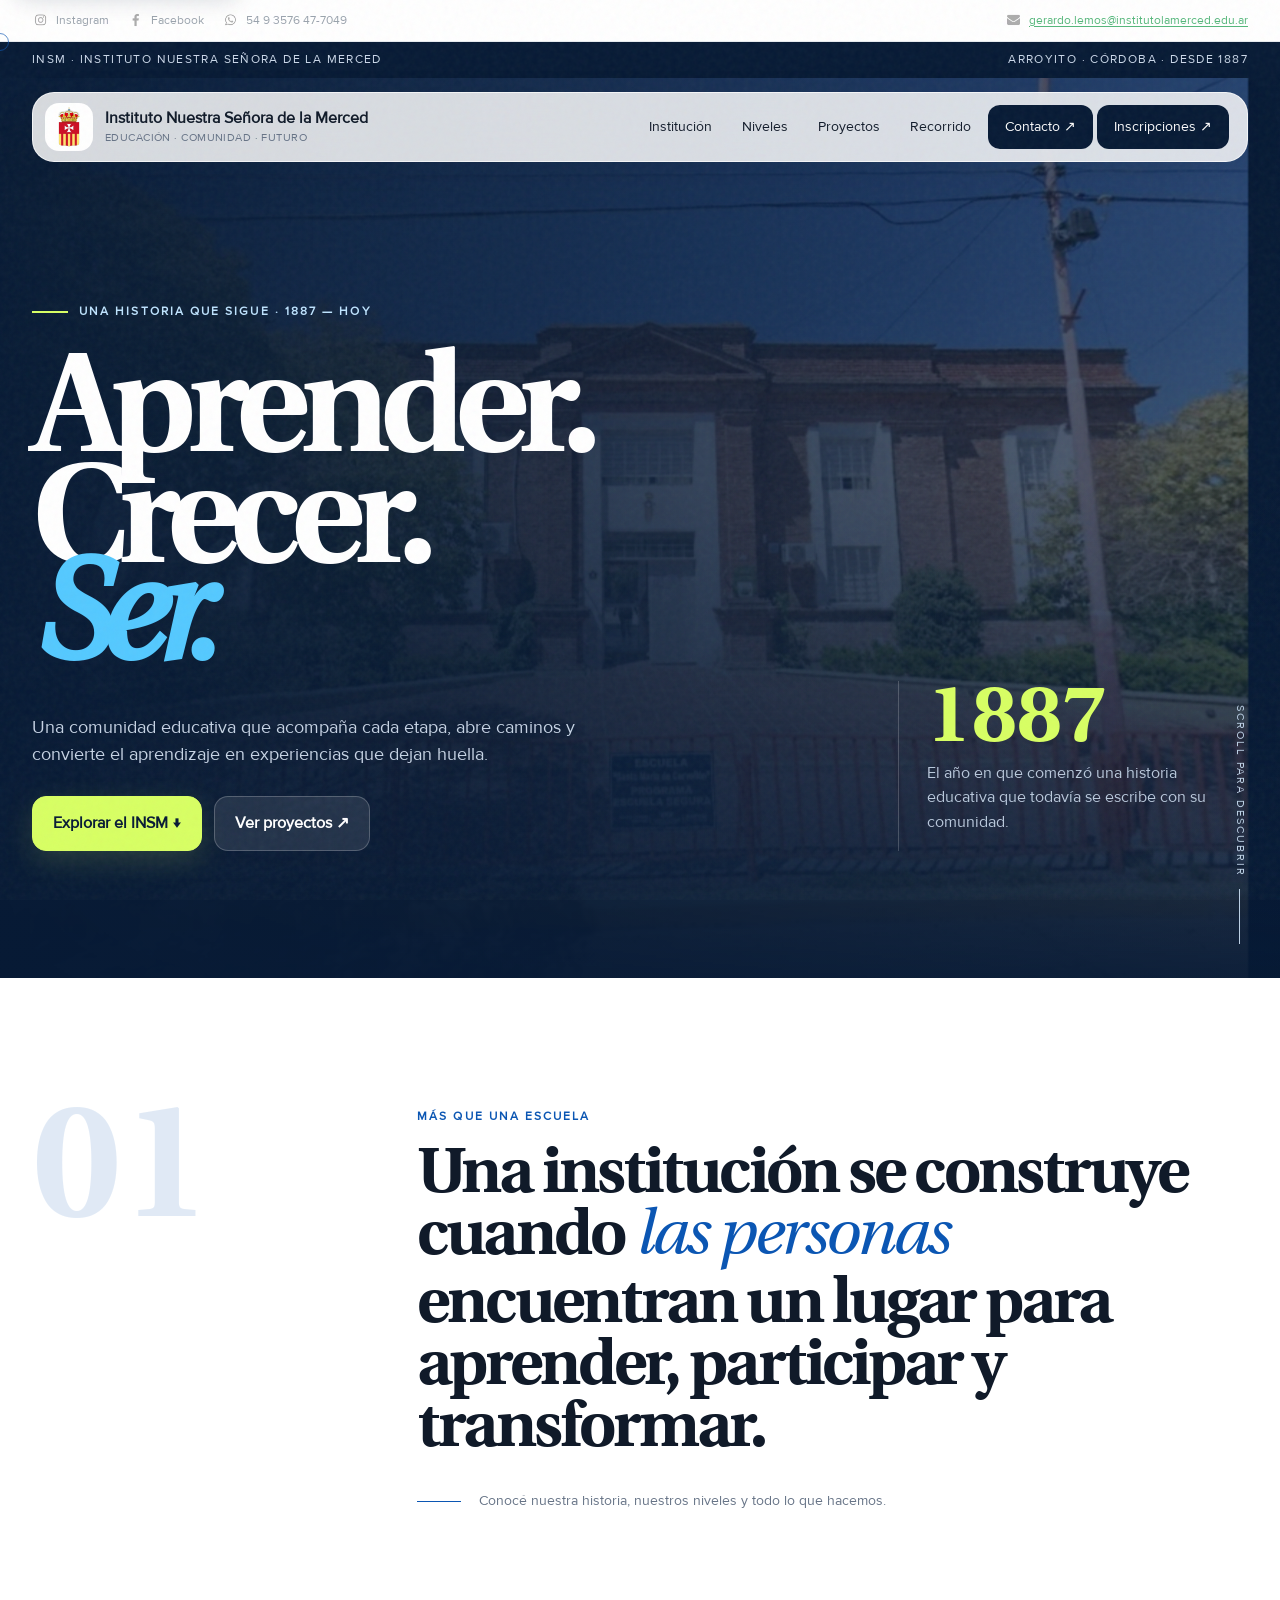
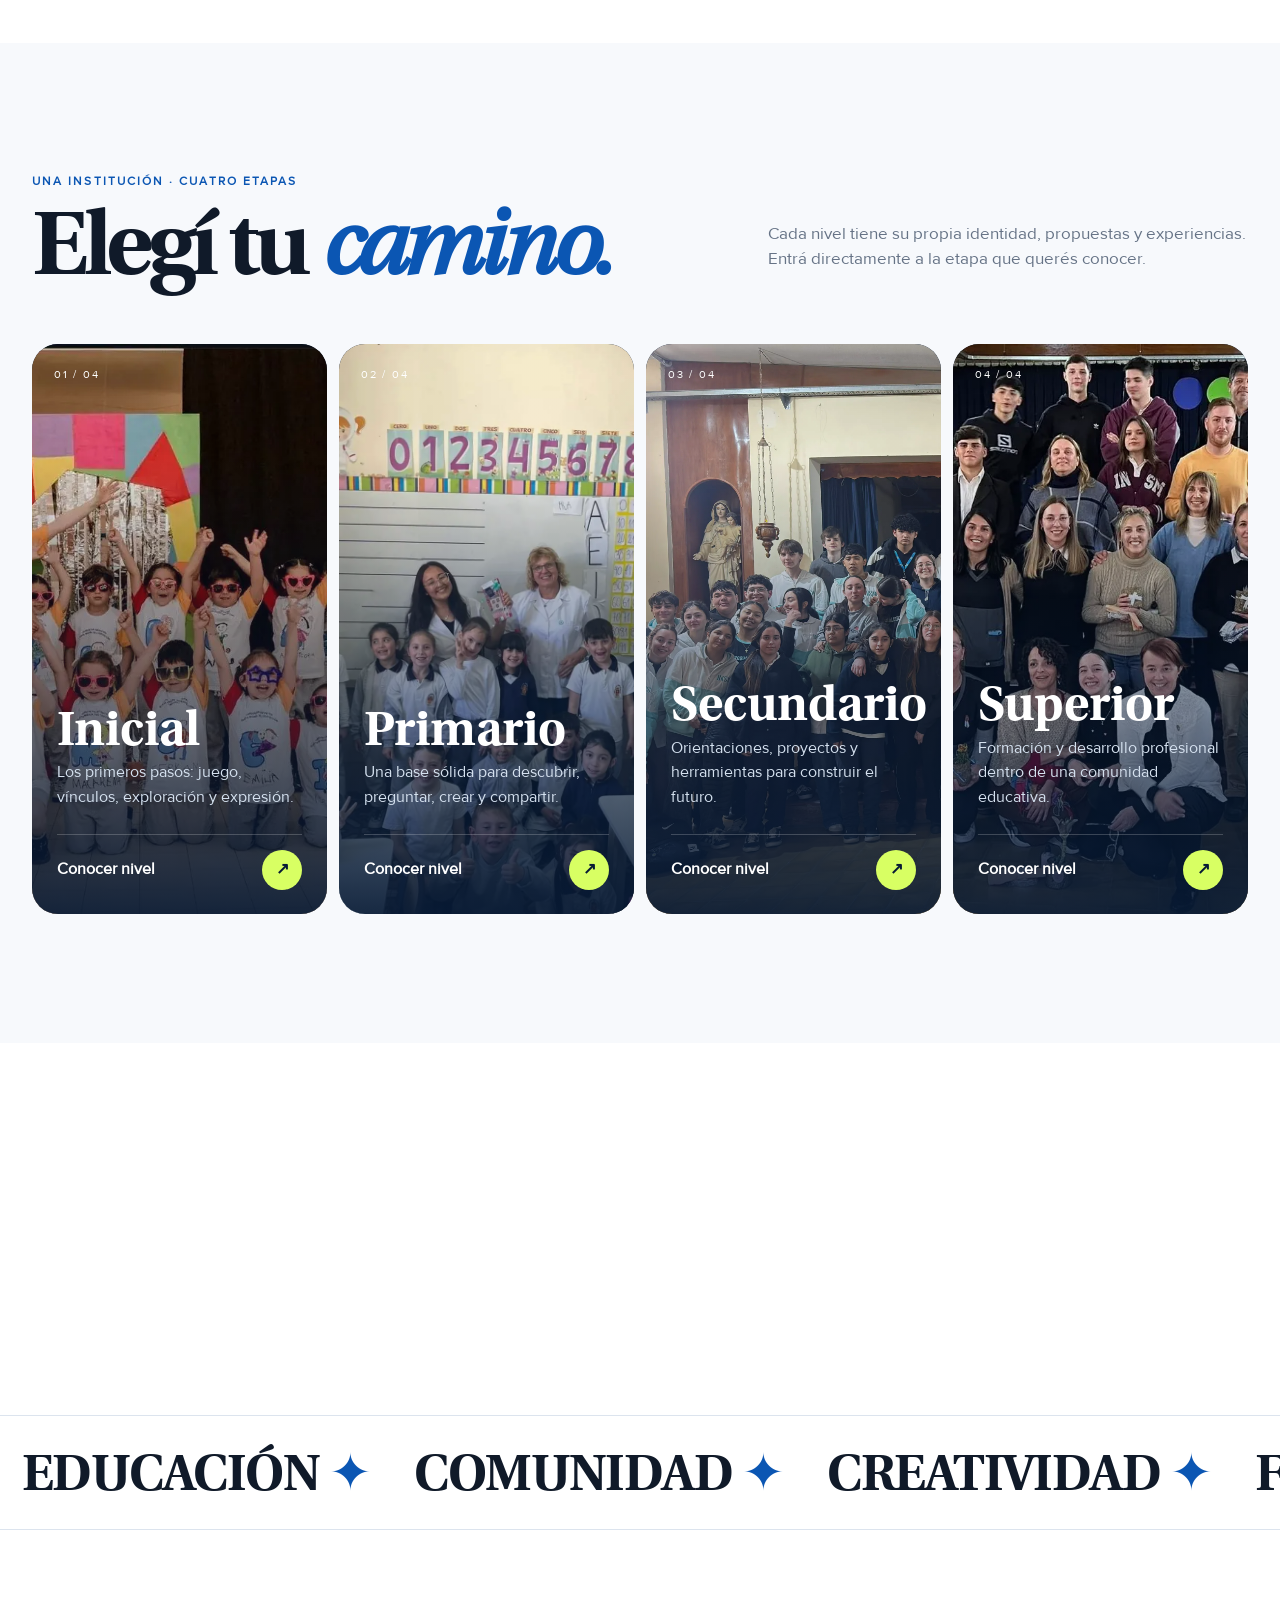
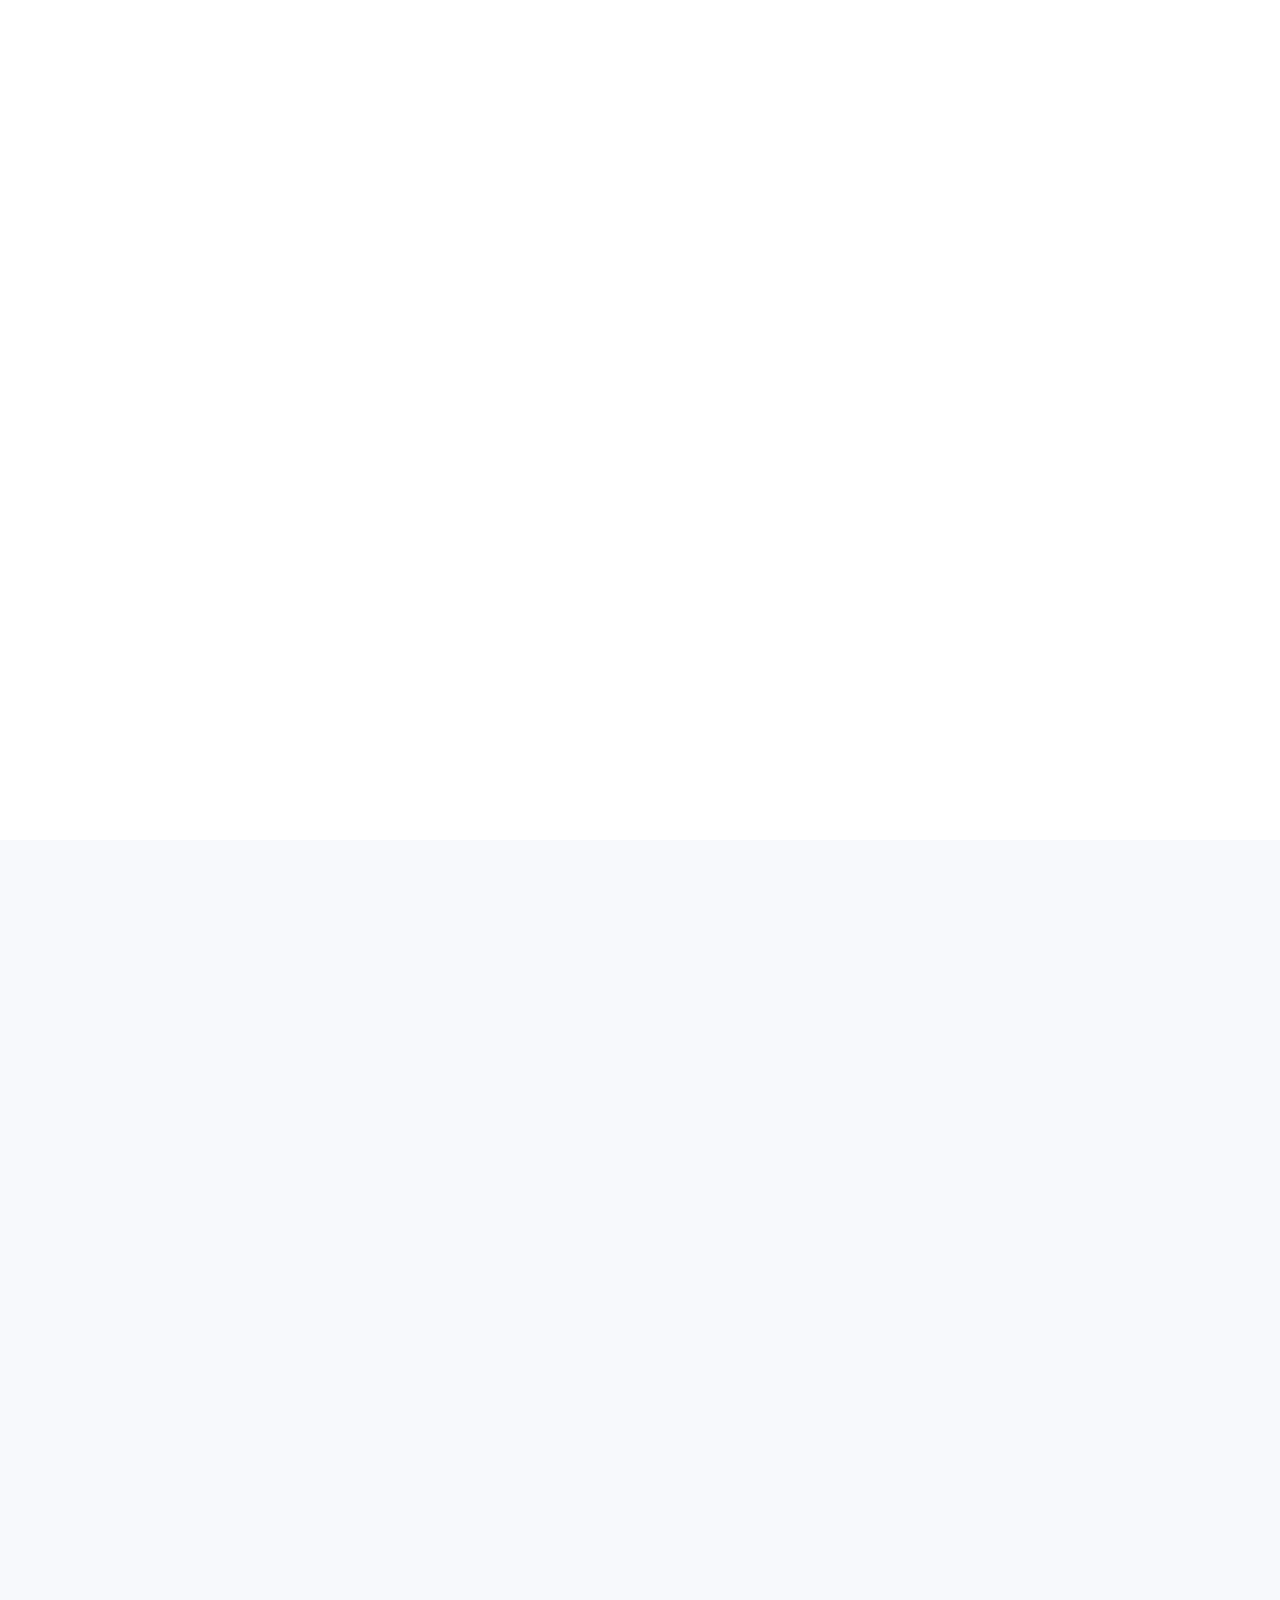
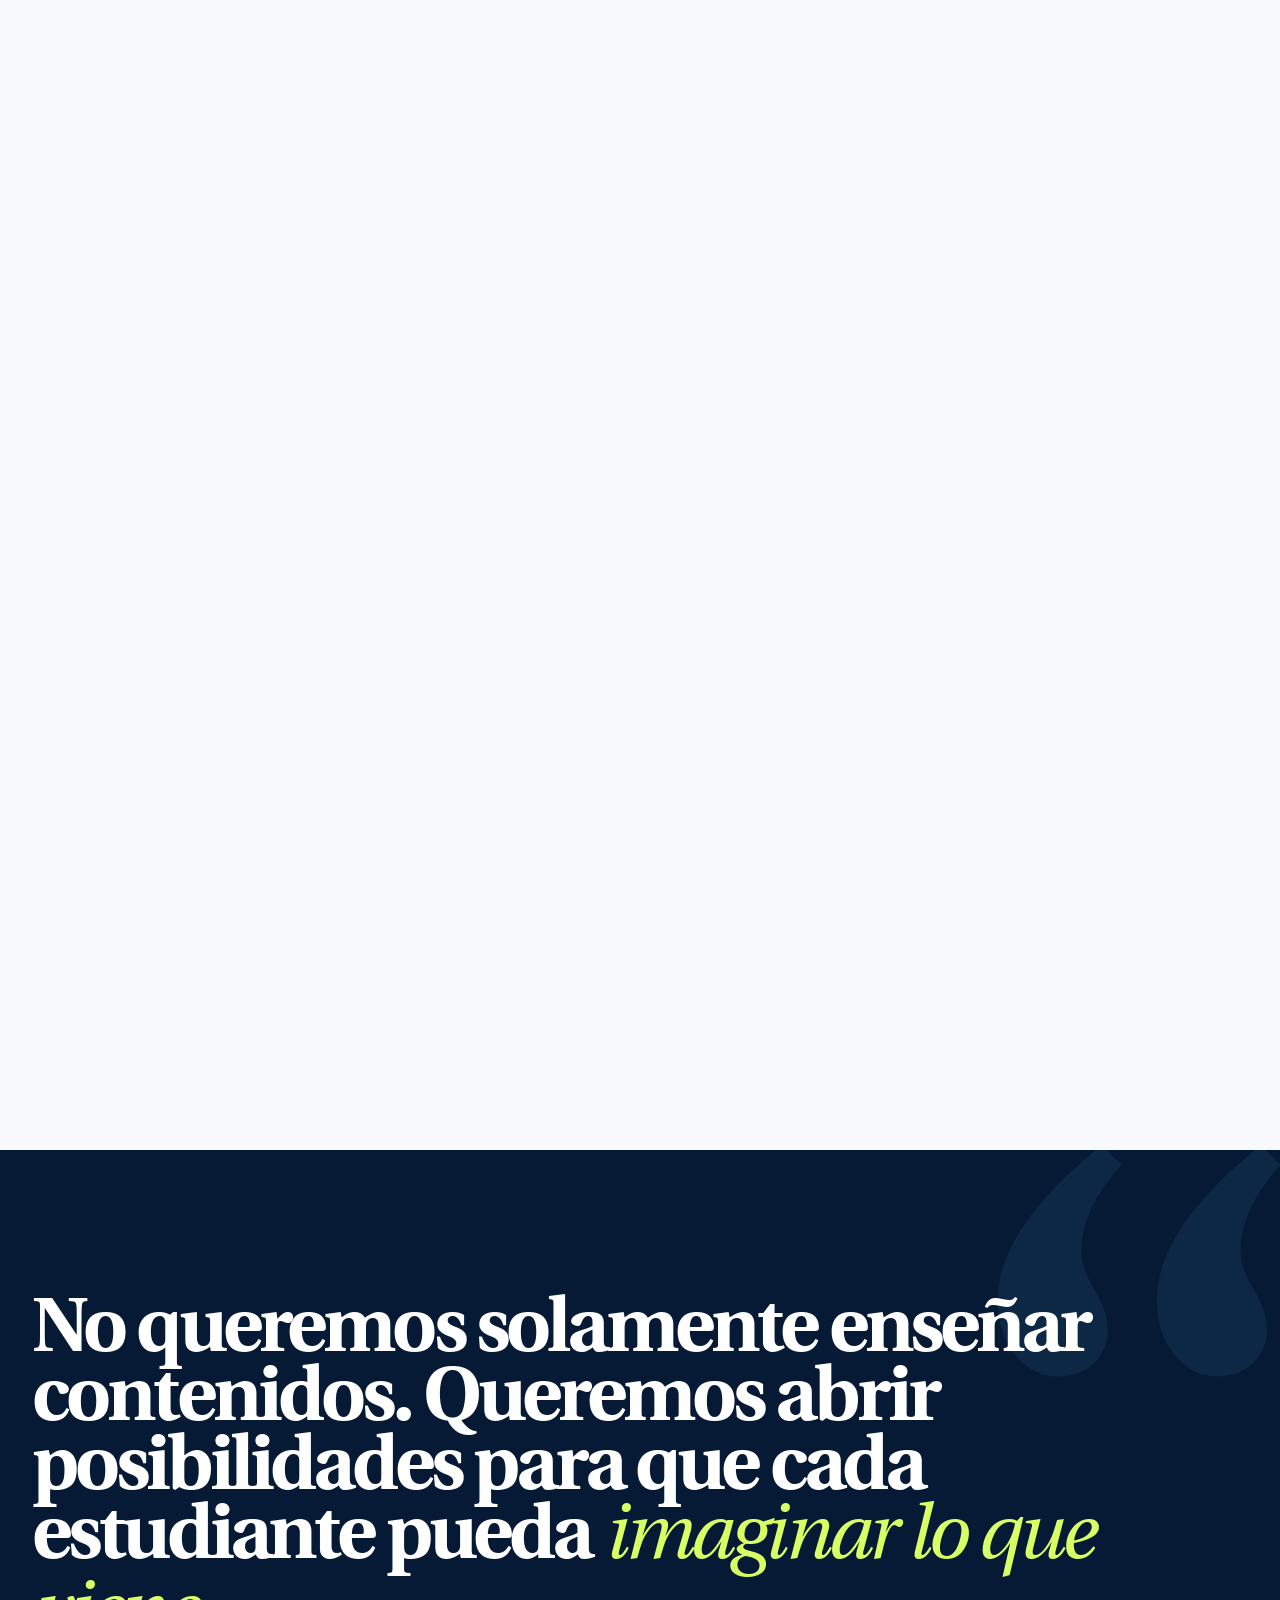
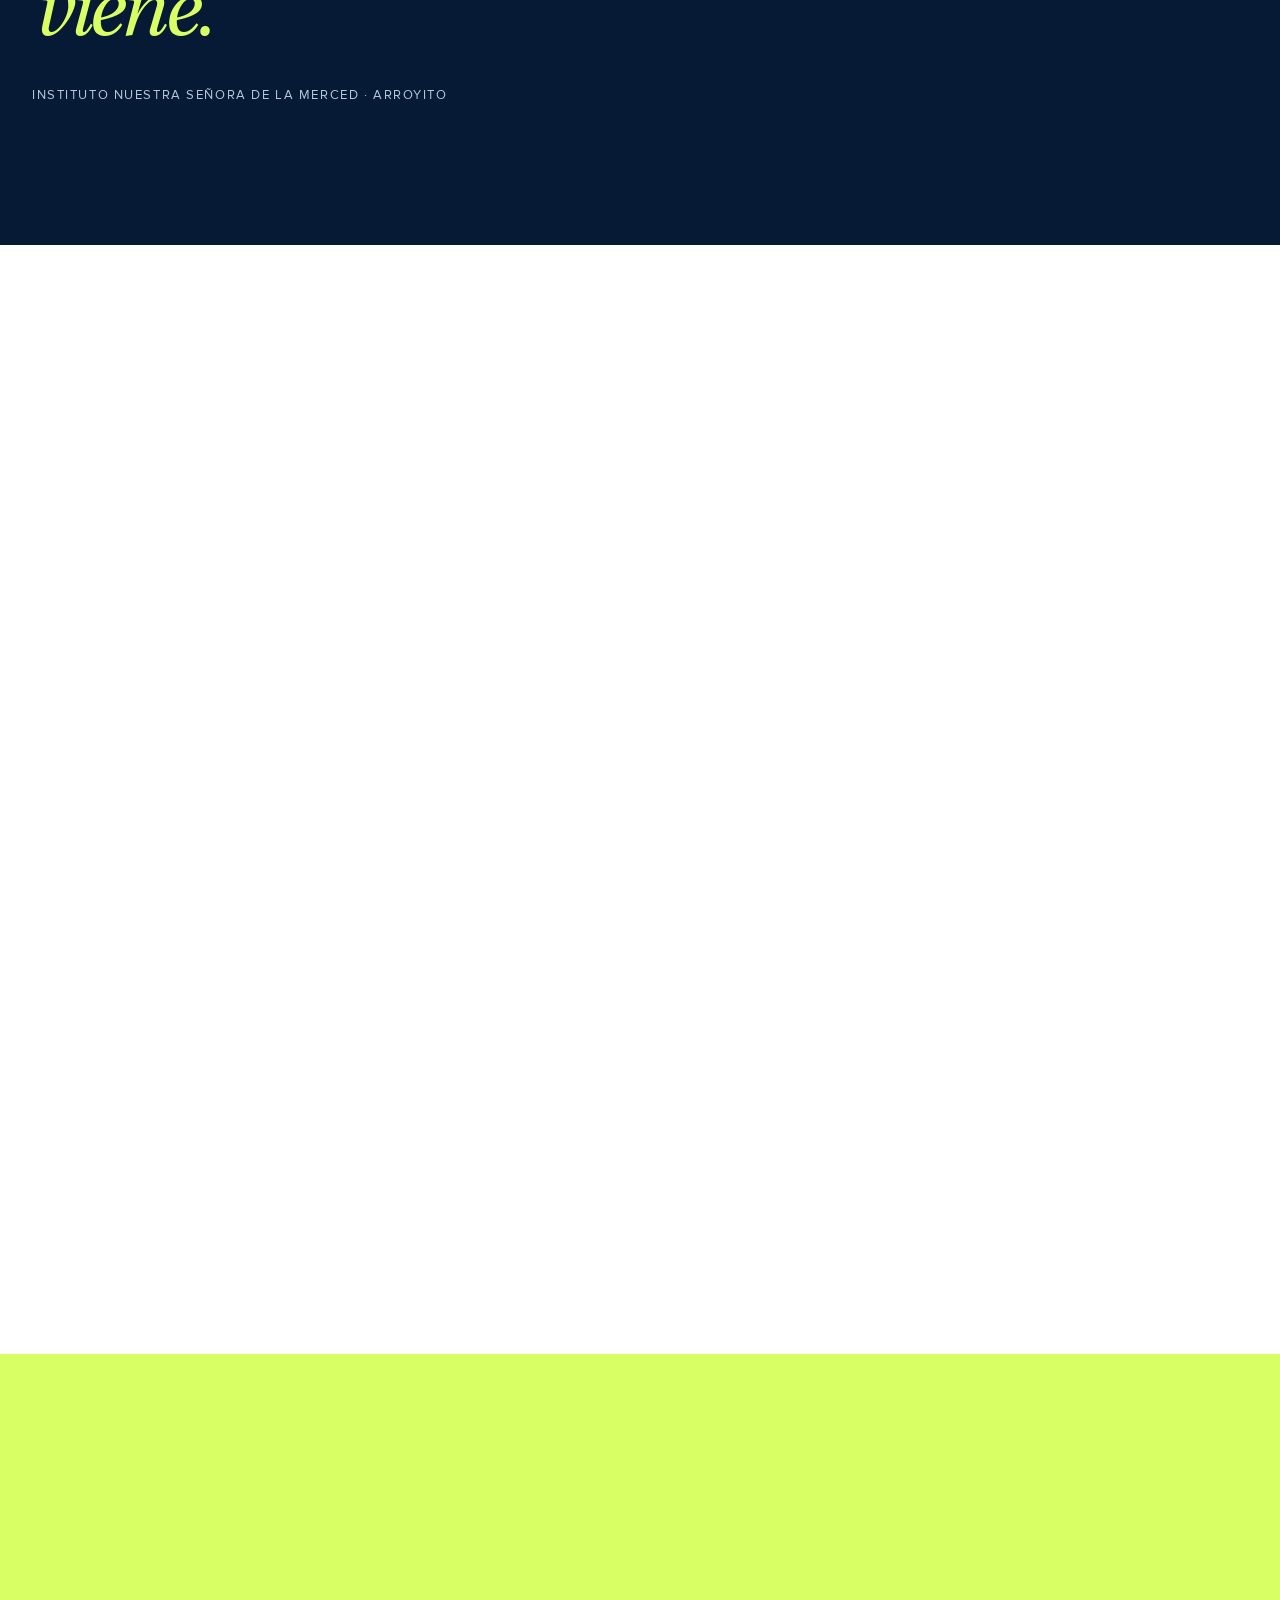
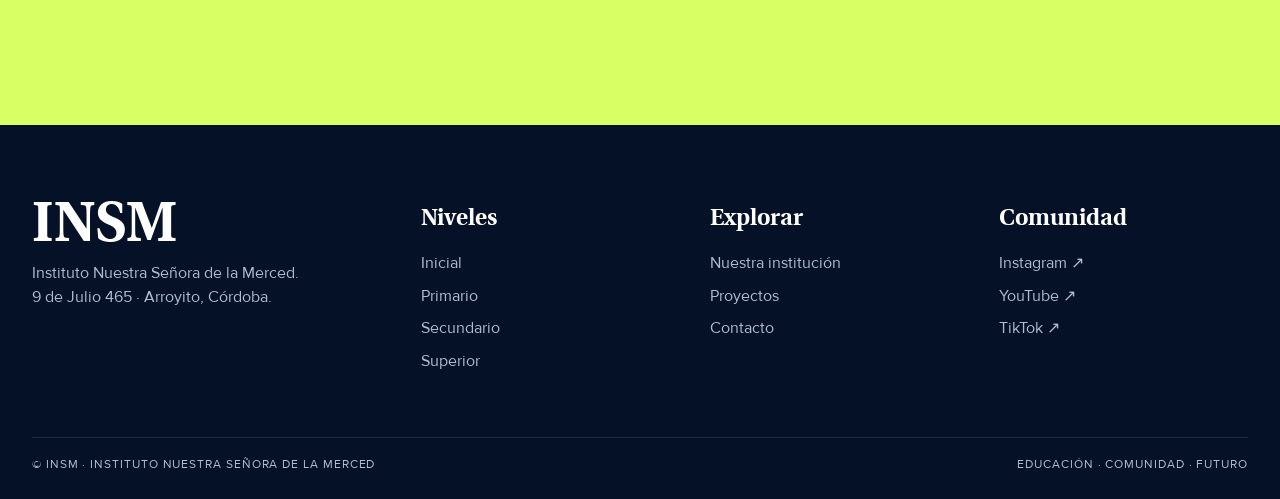
==== commit bd2171a6: "pag" ====
--- a/index.html
+++ b/index.html
@@ -7,8 +7,7 @@
 <title>INSM · Instituto Nuestra Señora de la Merced · Arroyito</title>
 <link href="img/favicon.ico" rel="icon"/>
 <link href="modern.css" rel="stylesheet"/>
-<meta content="Instituto Nuestra Señora de la Merced de Arroyito, Córdoba. Conocé nuestra institución, niveles educativos, proyectos, comunidad e inscripciones." name="description"/><meta content="index,follow,max-image-preview:large" name="robots"/><meta content="#071a35" name="theme-color"/><link rel="preload" as="image" href="img/entrada.webp" fetchpriority="high"/>
-<link href="https://elsonso1920-max.github.io/webinsm/" rel="canonical"/><meta content="website" property="og:type"/><meta content="INSM · Instituto Nuestra Señora de la Merced · Arroyito" property="og:title"/><meta content="Instituto Nuestra Señora de la Merced de Arroyito, Córdoba. Educación · Comunidad · Futuro." property="og:description"/><meta content="https://elsonso1920-max.github.io/webinsm/" property="og:url"/><meta content="https://elsonso1920-max.github.io/webinsm/img/entrada.webp" property="og:image"/><meta content="summary_large_image" name="twitter:card"/><meta content="INSM · Instituto Nuestra Señora de la Merced" name="twitter:title"/><meta content="Instituto Nuestra Señora de la Merced · Arroyito, Córdoba" name="twitter:description"/><meta content="https://elsonso1920-max.github.io/webinsm/img/entrada.webp" name="twitter:image"/><script type="application/ld+json">{"@context":"https://schema.org","@type":"EducationalOrganization","name":"Instituto Nuestra Señora de la Merced","alternateName":"INSM","url":"https://elsonso1920-max.github.io/webinsm/","address":{"@type":"PostalAddress","streetAddress":"9 de Julio 465","addressLocality":"Arroyito","addressRegion":"Córdoba","addressCountry":"AR"}}</script><meta content="Instituto Nuestra Señora de la Merced" name="author"/></head>
+<meta content="Instituto Nuestra Señora de la Merced de Arroyito, Córdoba. Conocé nuestra institución, niveles educativos, proyectos, comunidad e inscripciones." name="description"/><meta content="index,follow,max-image-preview:large,max-snippet:-1,max-video-preview:-1" name="robots"/><meta content="#071a35" name="theme-color"/><link href="https://insm.vercel.app/" rel="canonical"/><meta content="website" property="og:type"/><meta content="INSM · Instituto Nuestra Señora de la Merced · Arroyito" property="og:title"/><meta content="Instituto Nuestra Señora de la Merced de Arroyito, Córdoba. Educación · Comunidad · Futuro." property="og:description"/><meta content="https://elsonso1920-max.github.io/webinsm/" property="og:url"/><meta content="https://elsonso1920-max.github.io/webinsm/img/entrada.webp" property="og:image"/><meta content="summary_large_image" name="twitter:card"/><meta content="INSM · Instituto Nuestra Señora de la Merced" name="twitter:title"/><meta content="Instituto Nuestra Señora de la Merced · Arroyito, Córdoba" name="twitter:description"/><meta content="https://elsonso1920-max.github.io/webinsm/img/entrada.webp" name="twitter:image"/><script type="application/ld+json">{"@context":"https://schema.org","@type":"EducationalOrganization","name":"Instituto Nuestra Señora de la Merced","alternateName":"INSM","url":"https://elsonso1920-max.github.io/webinsm/","address":{"@type":"PostalAddress","streetAddress":"9 de Julio 465","addressLocality":"Arroyito","addressRegion":"Córdoba","addressCountry":"AR"}}</script><meta content="light" name="color-scheme"/><meta content="strict-origin-when-cross-origin" name="referrer"/><meta content="INSM · Instituto Nuestra Señora de la Merced" property="og:site_name"/><meta content="es_AR" property="og:locale"/></head>
 <body><a class="skip-link" href="#main-content">Saltar al contenido principal</a>
 <!-- =========================================
          BARRA SOCIAL Y CONTACTO
@@ -16,15 +15,15 @@
 <div class="social-contact-bar">
 <div class="container social-contact-shell">
 <div class="social-group">
-<a aria-label="Instagram" href="https://www.instagram.com/mercedariasarroyito/" rel="noopener noreferrer" target="_blank">
+<a aria-label="Instagram" href="https://www.instagram.com/mercedariasarroyito/" rel="noopener" target="_blank">
 <img alt="Instagram" decoding="async" height="64" loading="lazy" src="img/social/instagram.webp" width="64"/>
 <span>Instagram</span>
 </a>
-<a aria-label="Facebook" href="https://www.facebook.com/estilomercedarioarroyito" rel="noopener noreferrer" target="_blank">
+<a aria-label="Facebook" href="https://www.facebook.com/estilomercedarioarroyito" rel="noopener" target="_blank">
 <img alt="Facebook" decoding="async" height="64" loading="lazy" src="img/social/facebook.webp" width="64"/>
 <span>Facebook</span>
 </a>
-<a aria-label="WhatsApp" href="https://wa.me/5493576477049" rel="noopener noreferrer" target="_blank">
+<a aria-label="WhatsApp" href="https://wa.me/5493576477049" rel="noopener" target="_blank">
 <img alt="WhatsApp" decoding="async" height="64" loading="lazy" src="img/social/whatsapp.webp" width="64"/>
 <span>54 9 3576 47-7049</span>
 </a>
@@ -317,38 +316,25 @@
 <!-- =========================================
              INSCRIPCIONES
         ========================================== -->
-<section class="section white admissions-highlight" id="inscripciones">
-<div class="container">
-<div class="admissions-grid">
-<div class="admissions-intro">
+<section class="section white">
+<div class="container cta-grid">
+<div>
 <div class="section-label">
-                        Nuevo ingreso · INSM
+                        Nuevo ingreso
                     </div>
 <h2>
-                        Tu historia en el INSM <em>empieza acá.</em>
-                    </h2>
-<p>
-                        Conocé las opciones de ingreso y encontrá toda la información
-                        necesaria para formar parte de nuestra comunidad educativa.
-                    </p>
-<a class="btn btn-dark admissions-main-cta" href="Inscripciones.html">
-                        Ver inscripciones ↗
+                        ¿Querés <em>inscribirte?</em>
+</h2>
+</div>
+<div>
+<p>
+                        Completá una solicitud o consulta de ingreso
+                        y elegí entre Inicial, Primario, Secundario
+                        o Terciario.
+                    </p>
+<a class="btn btn-dark" href="Inscripciones.html">
+                        Solicitar información ↗
                     </a>
-</div>
-<div class="admissions-options" aria-label="Niveles disponibles para inscripción">
-<a class="admission-card" href="NivelInicial.html">
-<span>01</span><strong>Inicial</strong><small>Conocé el nivel ↗</small>
-</a>
-<a class="admission-card" href="NivelPrimario.html">
-<span>02</span><strong>Primario</strong><small>Conocé el nivel ↗</small>
-</a>
-<a class="admission-card" href="NivelSecundario.html">
-<span>03</span><strong>Secundario</strong><small>Conocé el nivel ↗</small>
-</a>
-<a class="admission-card" href="NivelTerciario.html">
-<span>04</span><strong>Terciario</strong><small>Conocé el nivel ↗</small>
-</a>
-</div>
 </div>
 </div>
 </section>
@@ -666,13 +652,13 @@
 <h3>
                     Comunidad
                 </h3>
-<a href="https://www.instagram.com/mercedariasarroyito/" rel="noopener noreferrer" target="_blank">
+<a href="https://www.instagram.com/mercedariasarroyito/" target="_blank">
                     Instagram ↗
                 </a>
-<a href="https://www.youtube.com/@INSM.DIGITAL" rel="noopener noreferrer" target="_blank">
+<a href="https://www.youtube.com/@INSM.DIGITAL" target="_blank">
                     YouTube ↗
                 </a>
-<a href="https://www.tiktok.com/@insm.digital" rel="noopener noreferrer" target="_blank">
+<a href="https://www.tiktok.com/@insm.digital" target="_blank">
                     TikTok ↗
                 </a>
 </div>
@@ -685,12 +671,11 @@
                 Educación · Comunidad · Futuro
             </span>
 </div>
-<a class="privacy-link" href="privacidad.html">Privacidad</a>
 </footer>
 <!-- =========================================
          JAVASCRIPT GENERAL
     ========================================== -->
-<script src="site.js" defer></script>
+<script defer="True" src="site.js"></script>
 <!-- =========================================
          CARGA DINÁMICA DE PROYECTOS
     ========================================== -->
--- a/modern.css
+++ b/modern.css
@@ -153,22 +153,8 @@
 :focus-visible{outline:3px solid var(--cyan);outline-offset:3px}.section,.split-image,.cta{content-visibility:auto;contain-intrinsic-size:800px}.page-hero-bg img,.hero-bg img{will-change:transform}.nav-shell{transform:translateZ(0)}
 @media(prefers-reduced-motion:reduce){html{scroll-behavior:auto}.reveal{transition:none}.nav-shell,.btn,.project-card,.level-card img{transition:none!important}.hero-bg img,.page-hero-bg img{will-change:auto}}
 
-/* Audit-safe accessibility/performance refinements */
-.skip-link{position:fixed;left:12px;top:-80px;z-index:9999;padding:12px 16px;border-radius:10px;background:var(--navy);color:#fff;font-weight:800;text-decoration:none;transition:top .2s}.skip-link:focus{top:12px}.nav-shell{backface-visibility:hidden}
-img{max-width:100%;height:auto}
-
-/* Admissions highlight: mantiene la identidad visual y hace visible el acceso a inscripciones. */
-.admissions-highlight{position:relative;overflow:hidden}
-.admissions-highlight::before{content:"";position:absolute;inset:auto -10% -65% 35%;height:360px;background:radial-gradient(circle,rgba(45,105,190,.12),transparent 68%);pointer-events:none}
-.admissions-grid{display:grid;grid-template-columns:minmax(0,1.05fr) minmax(320px,.95fr);gap:clamp(32px,6vw,88px);align-items:center;position:relative}
-.admissions-intro h2{max-width:680px;margin:.25em 0 .45em}
-.admissions-intro p{max-width:610px;margin:0 0 26px}
-.admissions-main-cta{margin-top:2px}
-.admissions-options{display:grid;grid-template-columns:repeat(2,minmax(0,1fr));gap:12px}
-.admission-card{display:flex;flex-direction:column;min-height:145px;padding:22px 20px;border:1px solid rgba(7,26,53,.14);background:rgba(255,255,255,.82);text-decoration:none;color:inherit;transition:transform .25s ease,border-color .25s ease,box-shadow .25s ease}
-.admission-card span{font-size:.72rem;letter-spacing:.14em;opacity:.55;margin-bottom:auto}
-.admission-card strong{font-family:Heuristica,serif;font-size:1.45rem;font-weight:800}
-.admission-card small{margin-top:8px;font-size:.78rem;letter-spacing:.04em;opacity:.68}
-.admission-card:hover{transform:translateY(-4px);border-color:rgba(24,93,177,.42);box-shadow:0 14px 32px rgba(7,26,53,.09)}
-@media (max-width:760px){.admissions-grid{grid-template-columns:1fr;gap:32px}.admissions-options{grid-template-columns:repeat(2,minmax(0,1fr))}.admission-card{min-height:125px;padding:18px}.admission-card strong{font-size:1.2rem}}
-@media (prefers-reduced-motion:reduce){.admission-card{transition:none}.admission-card:hover{transform:none}}
+.skip-link{position:fixed;left:16px;top:12px;z-index:10000;padding:10px 14px;background:var(--white);color:var(--navy);border-radius:10px;transform:translateY(-150%);transition:transform .2s ease;box-shadow:0 8px 24px rgba(7,26,53,.18);font-weight:700}
+.skip-link:focus{transform:translateY(0)}
+:focus-visible{outline:3px solid var(--cyan);outline-offset:3px}
+@media (prefers-reduced-motion:reduce){html{scroll-behavior:auto}*,*::before,*::after{animation-duration:.01ms!important;animation-iteration-count:1!important;transition-duration:.01ms!important;scroll-behavior:auto!important}}
+img{height:auto}
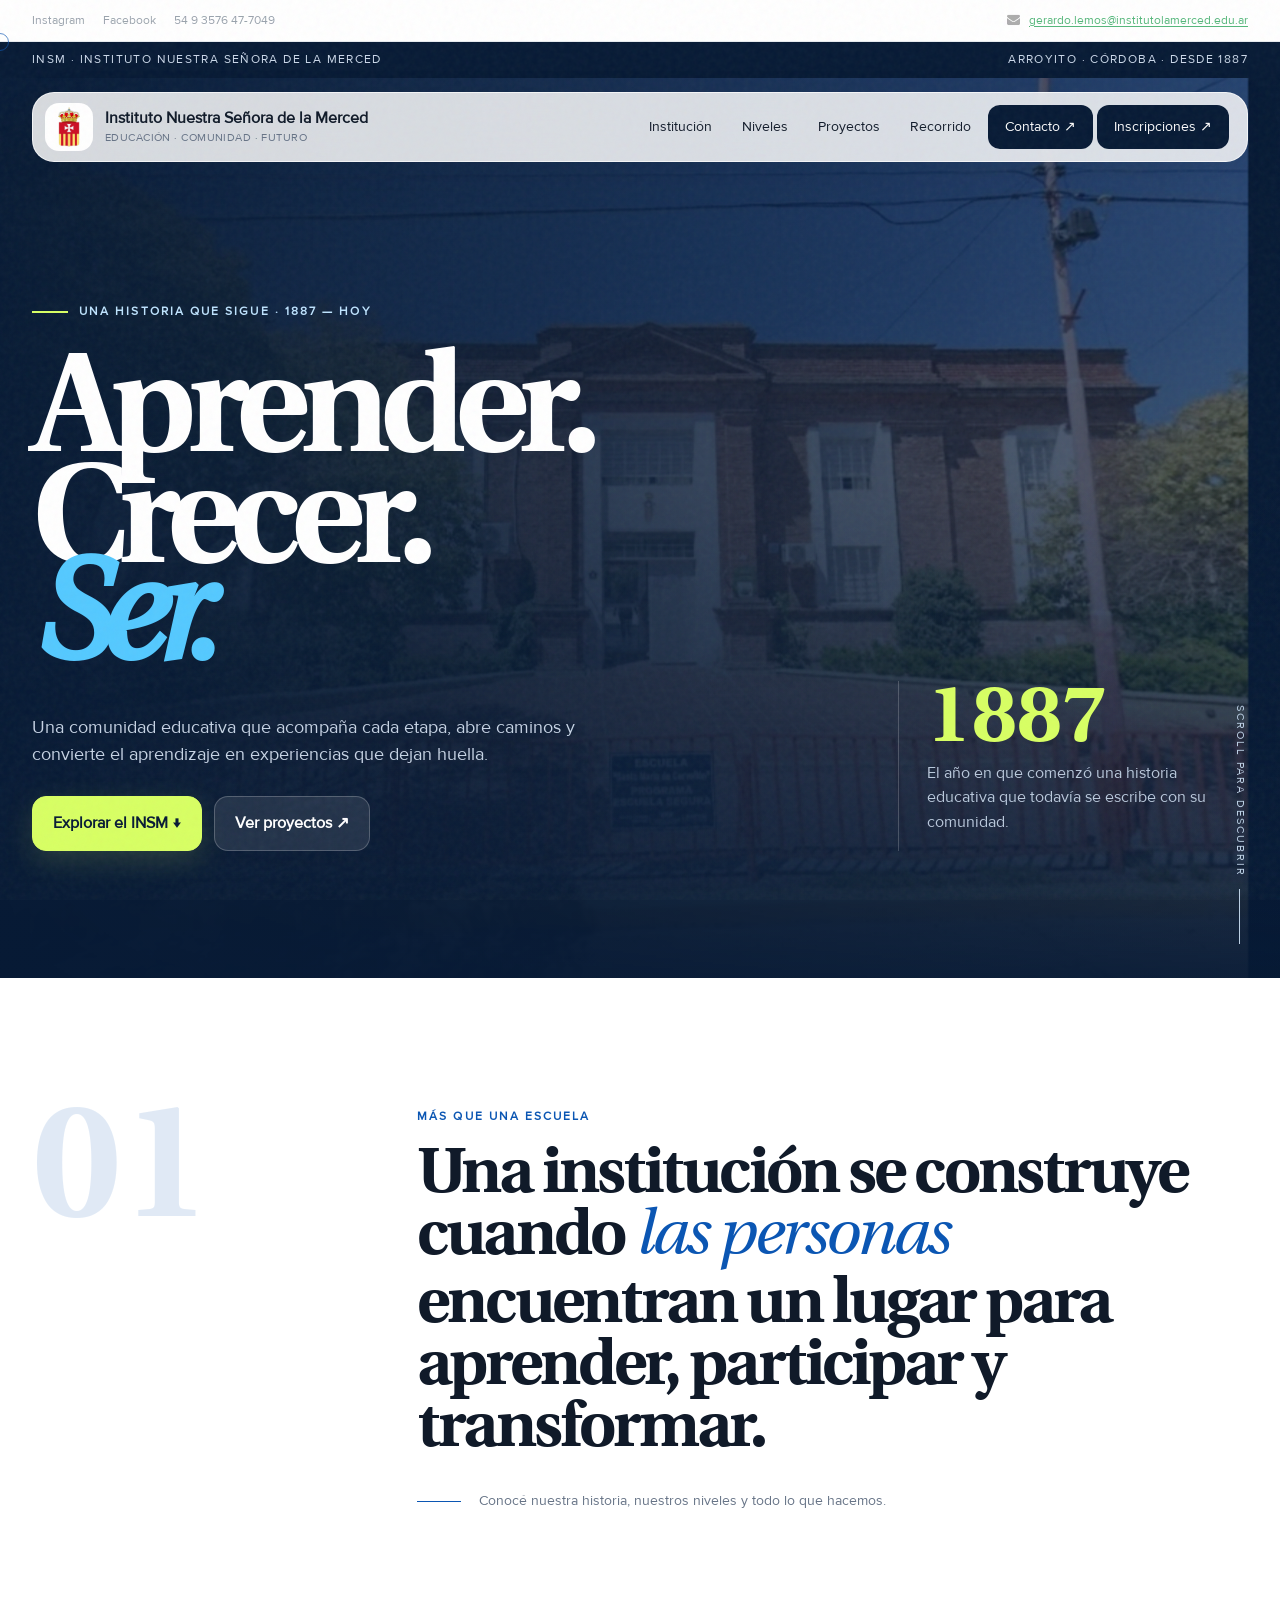
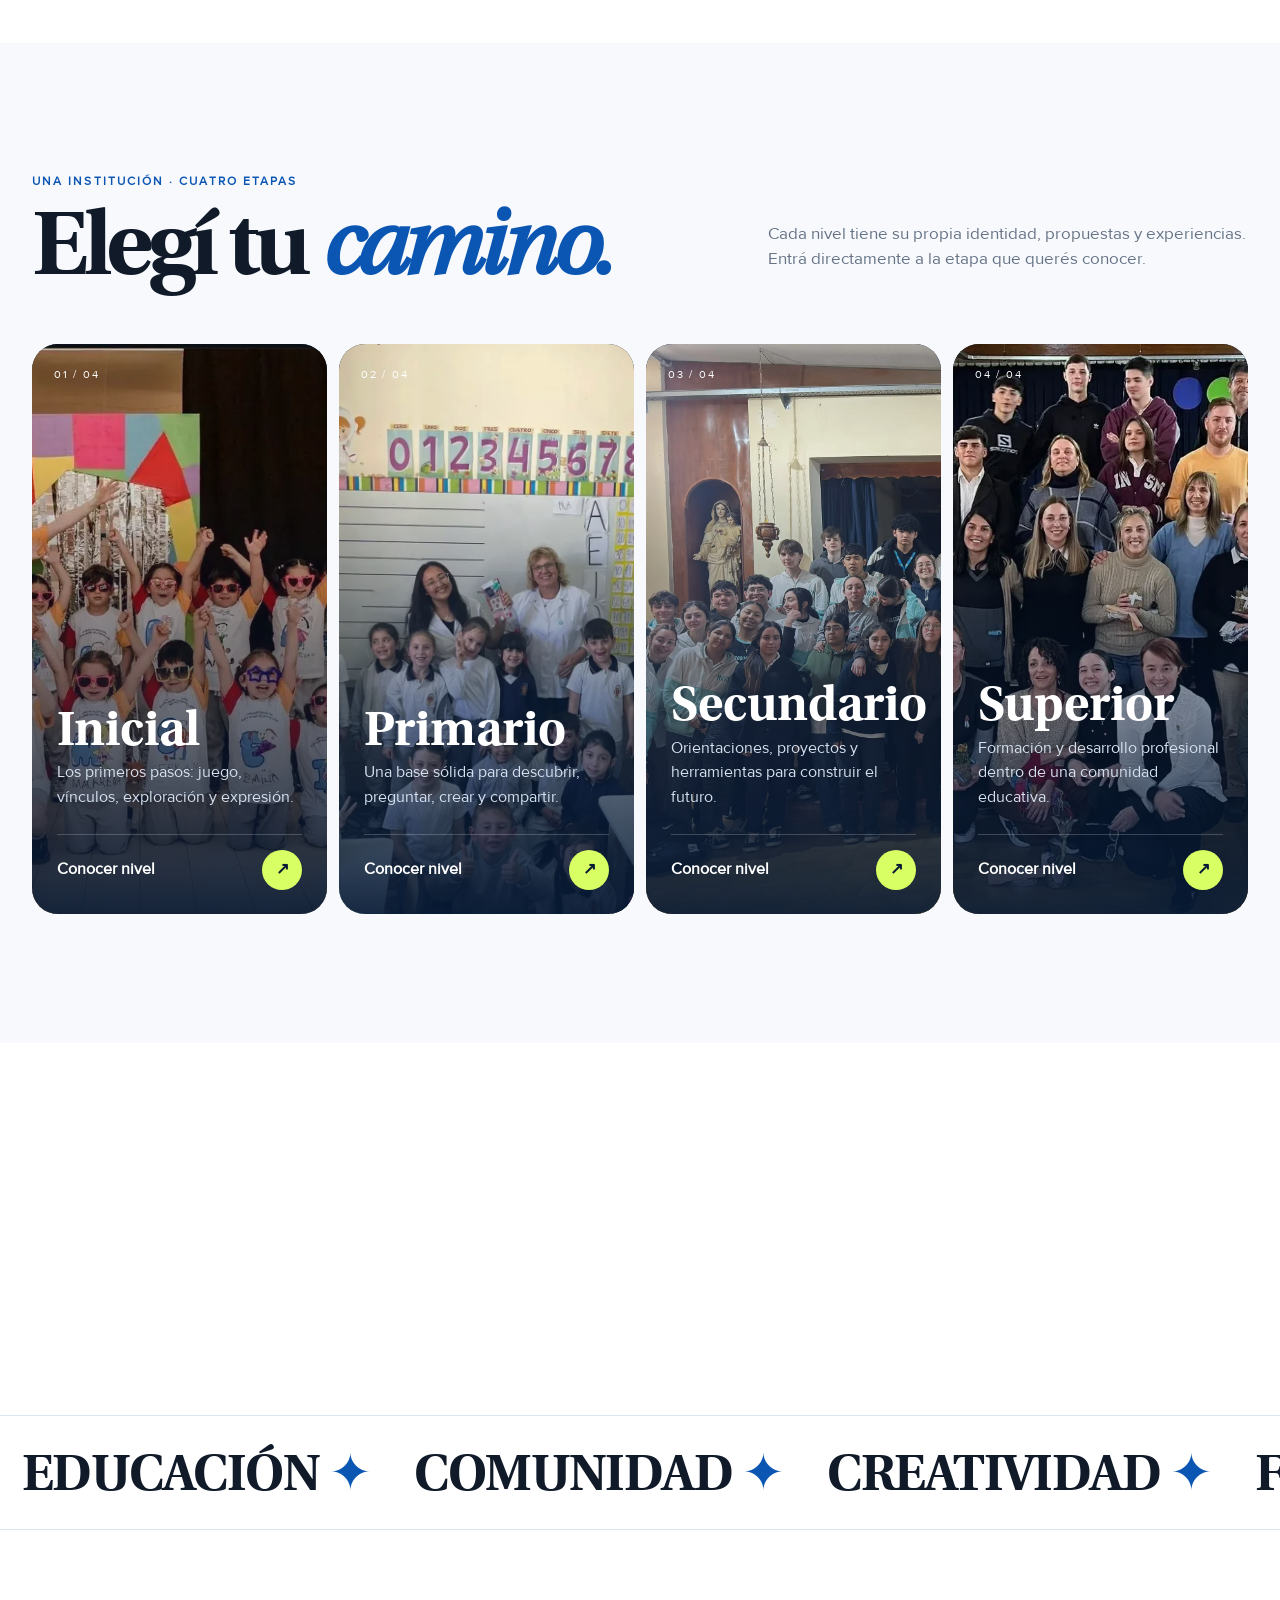
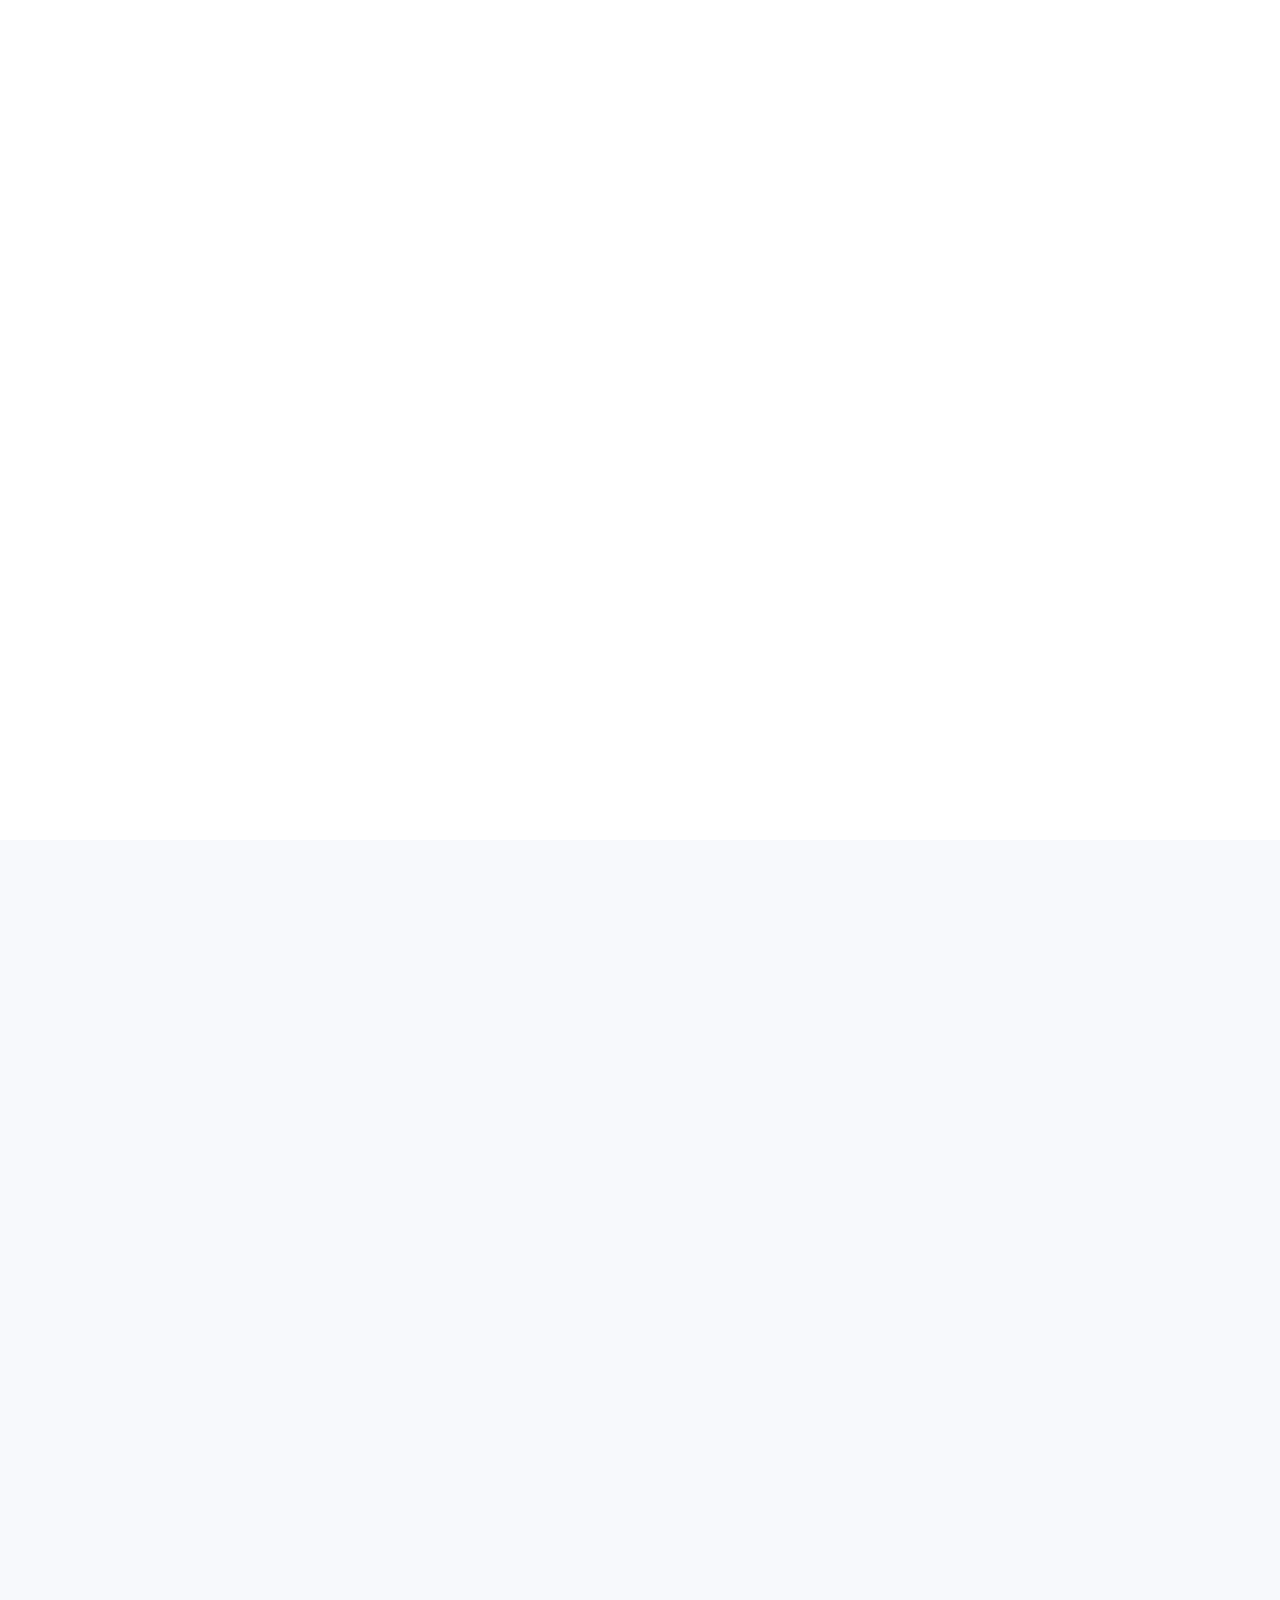
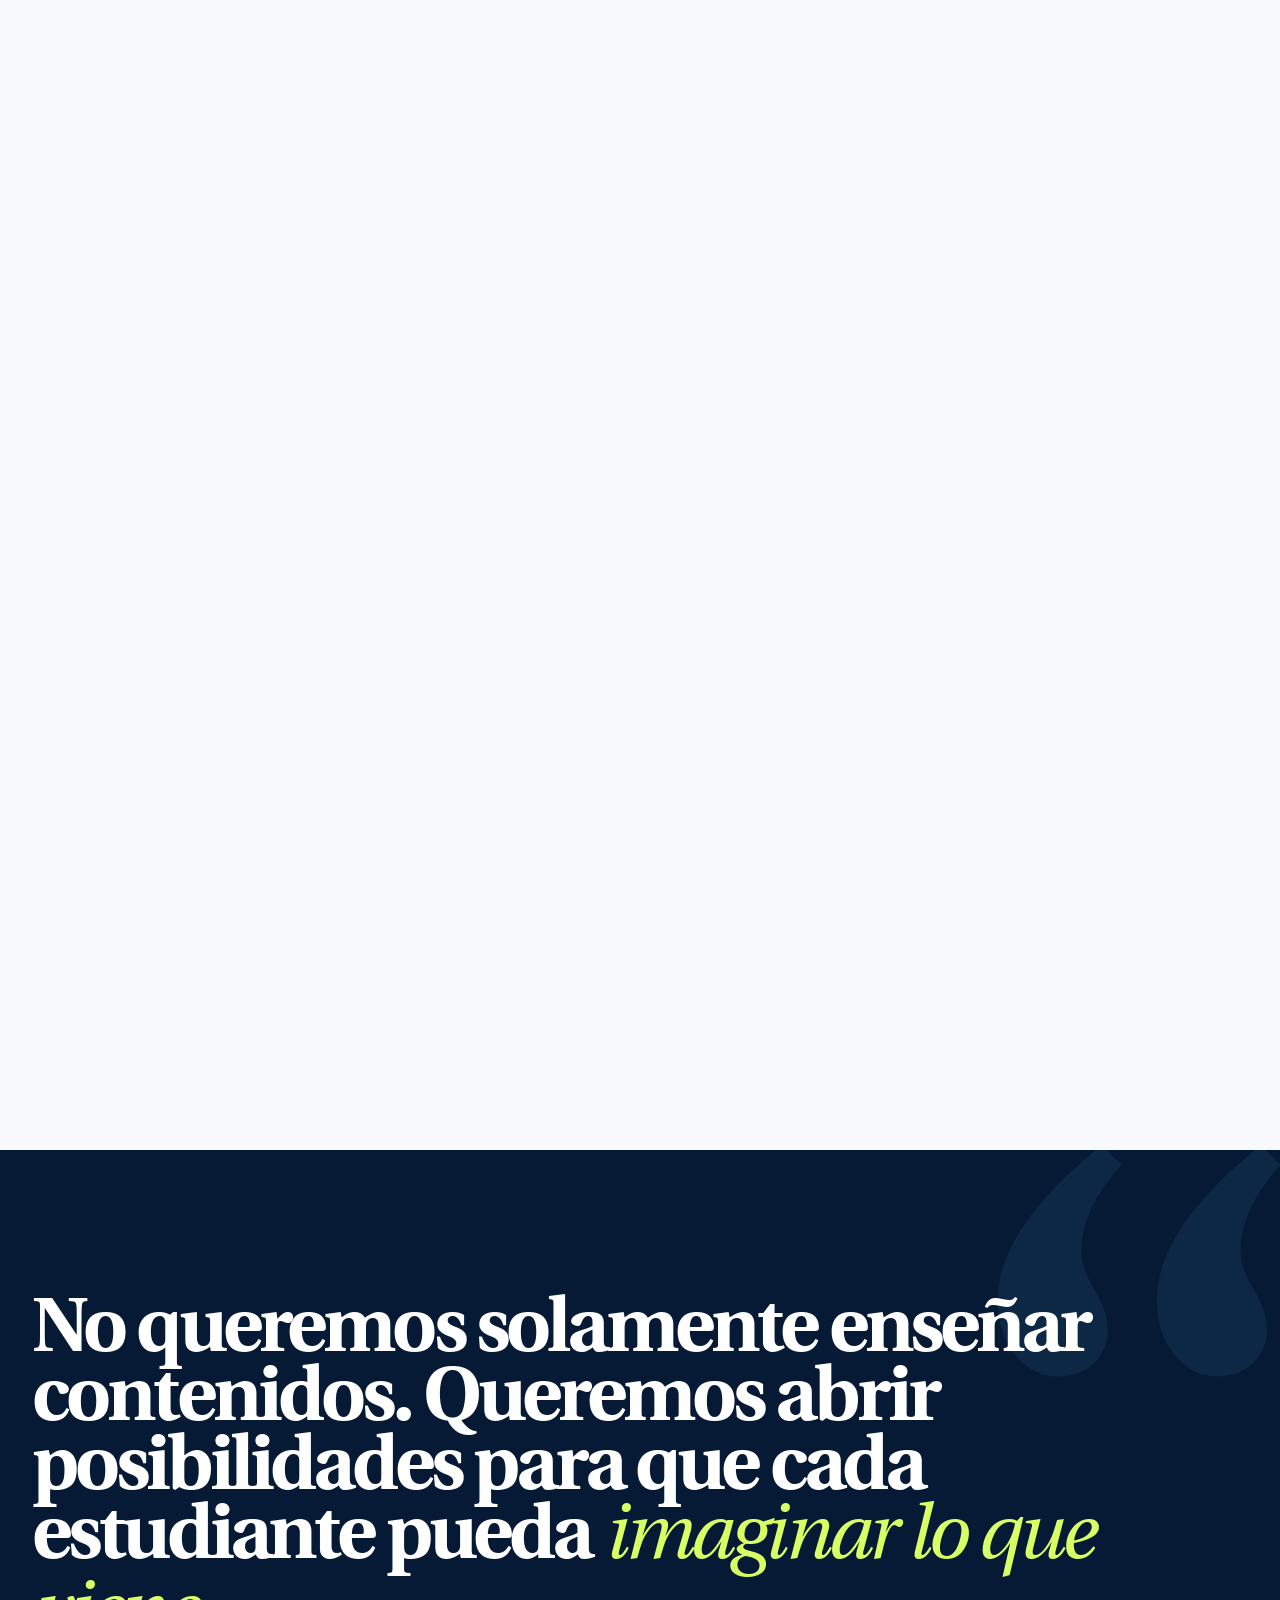
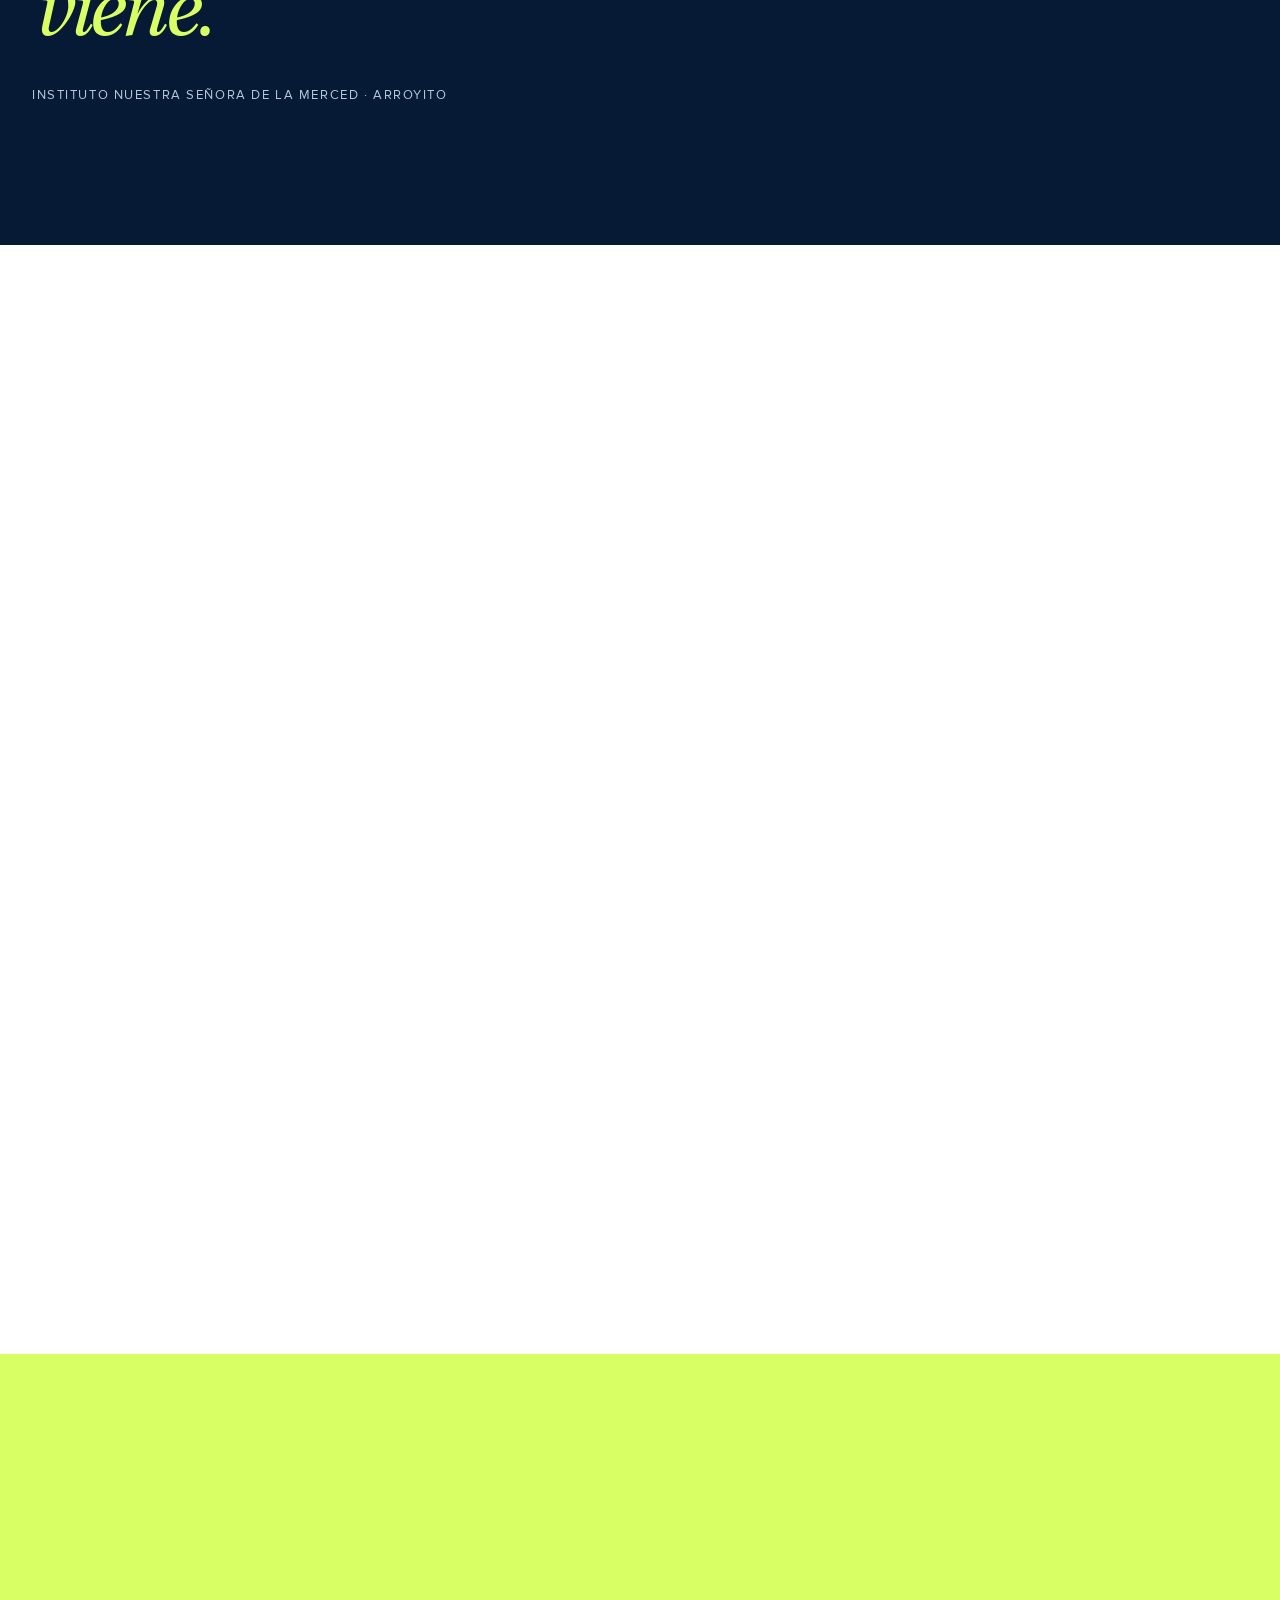
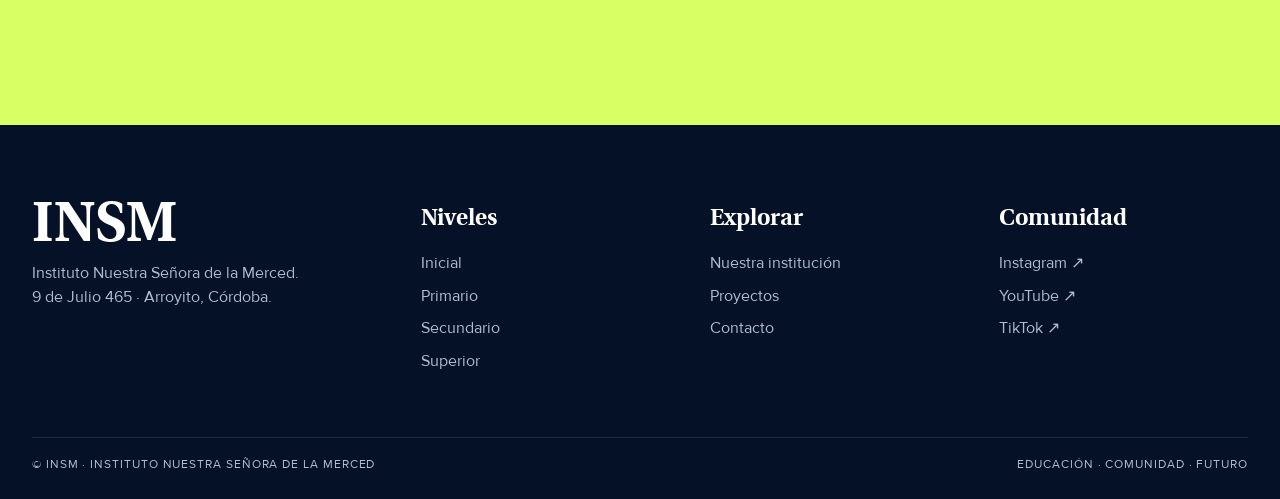
==== commit 0804b134: "jsj" ====
--- a/index.html
+++ b/index.html
@@ -7,30 +7,30 @@
 <title>INSM · Instituto Nuestra Señora de la Merced · Arroyito</title>
 <link href="img/favicon.ico" rel="icon"/>
 <link href="modern.css" rel="stylesheet"/>
-<meta content="Instituto Nuestra Señora de la Merced de Arroyito, Córdoba. Conocé nuestra institución, niveles educativos, proyectos, comunidad e inscripciones." name="description"/><meta content="index,follow,max-image-preview:large,max-snippet:-1,max-video-preview:-1" name="robots"/><meta content="#071a35" name="theme-color"/><link href="https://insm.vercel.app/" rel="canonical"/><meta content="website" property="og:type"/><meta content="INSM · Instituto Nuestra Señora de la Merced · Arroyito" property="og:title"/><meta content="Instituto Nuestra Señora de la Merced de Arroyito, Córdoba. Educación · Comunidad · Futuro." property="og:description"/><meta content="https://elsonso1920-max.github.io/webinsm/" property="og:url"/><meta content="https://elsonso1920-max.github.io/webinsm/img/entrada.webp" property="og:image"/><meta content="summary_large_image" name="twitter:card"/><meta content="INSM · Instituto Nuestra Señora de la Merced" name="twitter:title"/><meta content="Instituto Nuestra Señora de la Merced · Arroyito, Córdoba" name="twitter:description"/><meta content="https://elsonso1920-max.github.io/webinsm/img/entrada.webp" name="twitter:image"/><script type="application/ld+json">{"@context":"https://schema.org","@type":"EducationalOrganization","name":"Instituto Nuestra Señora de la Merced","alternateName":"INSM","url":"https://elsonso1920-max.github.io/webinsm/","address":{"@type":"PostalAddress","streetAddress":"9 de Julio 465","addressLocality":"Arroyito","addressRegion":"Córdoba","addressCountry":"AR"}}</script><meta content="light" name="color-scheme"/><meta content="strict-origin-when-cross-origin" name="referrer"/><meta content="INSM · Instituto Nuestra Señora de la Merced" property="og:site_name"/><meta content="es_AR" property="og:locale"/></head>
-<body><a class="skip-link" href="#main-content">Saltar al contenido principal</a>
+<meta name="description" content="Instituto Nuestra Señora de la Merced de Arroyito, Córdoba. Educación, comunidad, niveles educativos, proyectos e inscripciones."><meta content="index,follow,max-image-preview:large" name="robots"/><meta content="#071a35" name="theme-color"/><link rel="canonical" href="https://insm.vercel.app/"><meta content="website" property="og:type"/><meta content="INSM · Instituto Nuestra Señora de la Merced · Arroyito" property="og:title"/><meta content="Instituto Nuestra Señora de la Merced de Arroyito, Córdoba. Educación · Comunidad · Futuro." property="og:description"/><meta content="https://elsonso1920-max.github.io/webinsm/" property="og:url"/><meta content="https://elsonso1920-max.github.io/webinsm/img/entrada.webp" property="og:image"/><meta content="summary_large_image" name="twitter:card"/><meta content="INSM · Instituto Nuestra Señora de la Merced" name="twitter:title"/><meta content="Instituto Nuestra Señora de la Merced · Arroyito, Córdoba" name="twitter:description"/><meta content="https://elsonso1920-max.github.io/webinsm/img/entrada.webp" name="twitter:image"/><script type="application/ld+json">{"@context":"https://schema.org","@type":"EducationalOrganization","name":"Instituto Nuestra Señora de la Merced","alternateName":"INSM","url":"https://elsonso1920-max.github.io/webinsm/","address":{"@type":"PostalAddress","streetAddress":"9 de Julio 465","addressLocality":"Arroyito","addressRegion":"Córdoba","addressCountry":"AR"}}</script></head>
+<body>
 <!-- =========================================
          BARRA SOCIAL Y CONTACTO
     ========================================== -->
 <div class="social-contact-bar">
 <div class="container social-contact-shell">
 <div class="social-group">
-<a aria-label="Instagram" href="https://www.instagram.com/mercedariasarroyito/" rel="noopener" target="_blank">
-<img alt="Instagram" decoding="async" height="64" loading="lazy" src="img/social/instagram.webp" width="64"/>
+<a aria-label="Instagram" href="https://www.instagram.com/mercedariasarroyito/" rel="noopener" target="_blank"
+<img alt="Instagram" decoding="async" loading="lazy" src="img/social/instagram.webp"/ width="64" height="64">
 <span>Instagram</span>
 </a>
-<a aria-label="Facebook" href="https://www.facebook.com/estilomercedarioarroyito" rel="noopener" target="_blank">
-<img alt="Facebook" decoding="async" height="64" loading="lazy" src="img/social/facebook.webp" width="64"/>
+<a aria-label="Facebook" href="https://www.facebook.com/estilomercedarioarroyito" rel="noopener" target="_blank"
+<img alt="Facebook" decoding="async" loading="lazy" src="img/social/facebook.webp"/ width="64" height="64">
 <span>Facebook</span>
 </a>
-<a aria-label="WhatsApp" href="https://wa.me/5493576477049" rel="noopener" target="_blank">
-<img alt="WhatsApp" decoding="async" height="64" loading="lazy" src="img/social/whatsapp.webp" width="64"/>
+<a aria-label="WhatsApp" href="https://wa.me/5493576477049" rel="noopener" target="_blank"
+<img alt="WhatsApp" decoding="async" loading="lazy" src="img/social/whatsapp.webp"/ width="64" height="64">
 <span>54 9 3576 47-7049</span>
 </a>
 </div>
 <div class="contact-group">
 <a aria-label="Correo electrónico" href="mailto:gerardo.lemos@institutolamerced.edu.ar">
-<img alt="Gmail" decoding="async" height="64" loading="lazy" src="img/social/gmail.webp" width="64"/>
+<img alt="Gmail" decoding="async" loading="lazy" src="img/social/gmail.webp"/ width="64" height="64">
 <span>
                         gerardo.lemos@institutolamerced.edu.ar
                     </span>
@@ -59,7 +59,7 @@
 <header class="site-nav">
 <div class="container nav-shell">
 <a class="brand" href="index.html">
-<img alt="INSM" class="brand-mark" decoding="async" height="2252" loading="eager" src="img/logo.webp" width="1200"/>
+<img alt="INSM" class="brand-mark" decoding="async" loading="eager" src="img/logo.webp"/ width="959" height="1800">
 <span class="brand-text">
 
                     Instituto Nuestra Señora de la Merced
@@ -114,13 +114,13 @@
             Contacto
         </a>
 </div>
-<main id="main-content">
+<main>
 <!-- =========================================
              HERO
         ========================================== -->
 <section class="hero">
 <div class="hero-bg">
-<img alt="Entrada del Instituto Nuestra Señora de la Merced" data-parallax="" decoding="async" fetchpriority="high" height="1080" loading="eager" src="img/entrada.webp" width="1920"/>
+<img alt="Entrada del Instituto Nuestra Señora de la Merced" data-parallax="" decoding="async" fetchpriority="high" loading="eager" src="img/entrada.webp"/ width="1366" height="697">
 </div>
 <div class="container hero-grid">
 <div class="reveal">
@@ -219,7 +219,7 @@
 <span class="num">
                             01 / 04
                         </span>
-<img alt="Nivel Inicial" decoding="async" height="771" loading="lazy" src="img/sala2.webp" width="1170"/>
+<img alt="Nivel Inicial" decoding="async" loading="lazy" src="img/sala2.webp"/ width="1170" height="771">
 <div class="level-card-content">
 <h3>
                                 Inicial
@@ -243,7 +243,7 @@
 <span class="num">
                             02 / 04
                         </span>
-<img alt="Nivel Primario" decoding="async" height="1180" loading="lazy" src="img/013_0433.webp" width="1170"/>
+<img alt="Nivel Primario" decoding="async" loading="lazy" src="img/013_0433.webp"/ width="1170" height="1180">
 <div class="level-card-content">
 <h3>
                                 Primario
@@ -267,7 +267,7 @@
 <span class="num">
                             03 / 04
                         </span>
-<img alt="Nivel Secundario" decoding="async" height="2200" loading="lazy" src="img/secundario1.webp" width="1238"/>
+<img alt="Nivel Secundario" decoding="async" loading="lazy" src="img/secundario1.webp"/ width="1013" height="1800">
 <div class="level-card-content">
 <h3>
                                 Secundario
@@ -291,7 +291,7 @@
 <span class="num">
                             04 / 04
                         </span>
-<img alt="Nivel Superior" decoding="async" height="824" loading="lazy" src="img/DIA del profesor.webp" width="1139"/>
+<img alt="Nivel Superior" decoding="async" loading="lazy" src="img/DIA del profesor.webp"/ width="1139" height="824">
 <div class="level-card-content">
 <h3>
                                 Superior
@@ -375,7 +375,7 @@
 <section class="section white">
 <div class="container story">
 <div class="story-media reveal">
-<img alt="Historia del instituto" decoding="async" height="1492" loading="lazy" src="img/Historia.webp" width="930"/>
+<img alt="Historia del instituto" decoding="async" loading="lazy" src="img/Historia.webp"/ width="930" height="1492">
 <div class="story-sticker">
                         DESDE<br/>
                         1887<br/>
@@ -459,7 +459,7 @@
 </div>
 <div class="projects" id="projectStrip">
 <article class="project-card">
-<img alt="Proyecto INSM" decoding="async" height="1200" loading="lazy" src="img/Convivencia.webp" width="1600"/>
+<img alt="Proyecto INSM" decoding="async" loading="lazy" src="img/Convivencia.webp"/ width="1600" height="1200">
 <div class="project-body">
 <div class="project-meta">
 <span>
@@ -652,13 +652,13 @@
 <h3>
                     Comunidad
                 </h3>
-<a href="https://www.instagram.com/mercedariasarroyito/" target="_blank">
+<a href="https://www.instagram.com/mercedariasarroyito/" target="_blank" rel="noopener noreferrer">
                     Instagram ↗
                 </a>
-<a href="https://www.youtube.com/@INSM.DIGITAL" target="_blank">
+<a href="https://www.youtube.com/@INSM.DIGITAL" target="_blank" rel="noopener noreferrer">
                     YouTube ↗
                 </a>
-<a href="https://www.tiktok.com/@insm.digital" target="_blank">
+<a href="https://www.tiktok.com/@insm.digital" target="_blank" rel="noopener noreferrer">
                     TikTok ↗
                 </a>
 </div>
@@ -675,7 +675,7 @@
 <!-- =========================================
          JAVASCRIPT GENERAL
     ========================================== -->
-<script defer="True" src="site.js"></script>
+<script src="site.js"></script>
 <!-- =========================================
          CARGA DINÁMICA DE PROYECTOS
     ========================================== -->
--- a/modern.css
+++ b/modern.css
@@ -152,9 +152,3 @@
 /* Performance and accessibility refinements */
 :focus-visible{outline:3px solid var(--cyan);outline-offset:3px}.section,.split-image,.cta{content-visibility:auto;contain-intrinsic-size:800px}.page-hero-bg img,.hero-bg img{will-change:transform}.nav-shell{transform:translateZ(0)}
 @media(prefers-reduced-motion:reduce){html{scroll-behavior:auto}.reveal{transition:none}.nav-shell,.btn,.project-card,.level-card img{transition:none!important}.hero-bg img,.page-hero-bg img{will-change:auto}}
-
-.skip-link{position:fixed;left:16px;top:12px;z-index:10000;padding:10px 14px;background:var(--white);color:var(--navy);border-radius:10px;transform:translateY(-150%);transition:transform .2s ease;box-shadow:0 8px 24px rgba(7,26,53,.18);font-weight:700}
-.skip-link:focus{transform:translateY(0)}
-:focus-visible{outline:3px solid var(--cyan);outline-offset:3px}
-@media (prefers-reduced-motion:reduce){html{scroll-behavior:auto}*,*::before,*::after{animation-duration:.01ms!important;animation-iteration-count:1!important;transition-duration:.01ms!important;scroll-behavior:auto!important}}
-img{height:auto}
